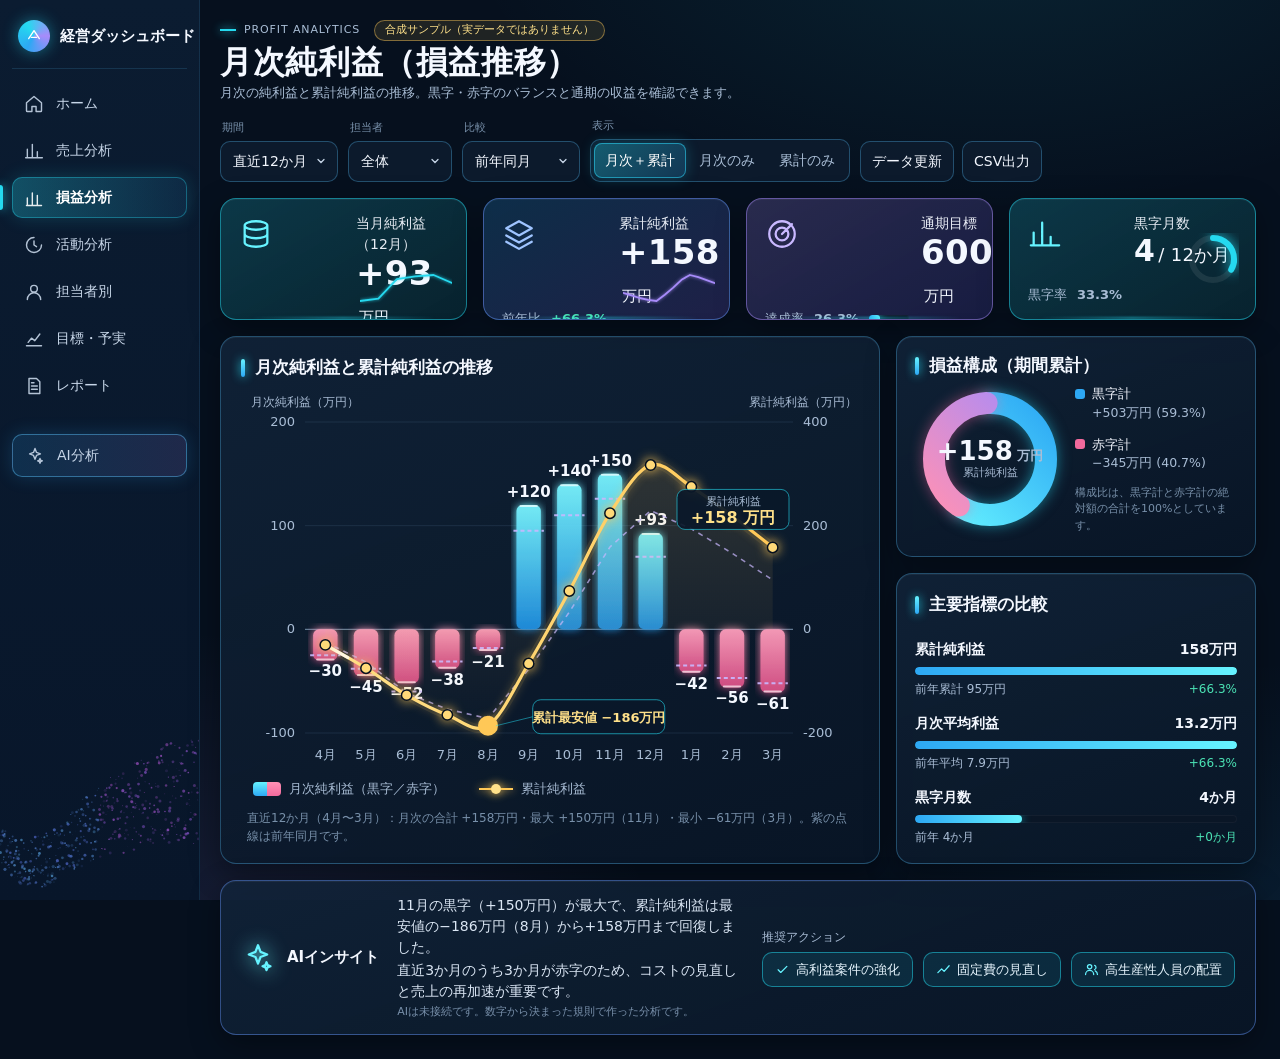
==== index.html @ 68cfb769 "月次純利益ダッシュボードの見本（合成サンプル）" ====
<!doctype html>
<html lang="ja">
<head>
<meta charset="utf-8">
<meta name="viewport" content="width=device-width,initial-scale=1">
<title>月次純利益（損益推移）｜経営ダッシュボード</title>
<style>
:root{
  --background:#06101e;--sidebar:#0a1a2e;--surface:#0e1d30;--surface-elevated:#12243a;
  --border:rgba(82,177,232,.35);--border-glow:rgba(45,212,245,.55);
  --text-primary:#f4f8ff;--text-secondary:#a9bdd5;--text-muted:#7890aa;
  --cyan:#25d9ef;--cyan-light:#66f3ff;--blue:#2da8f4;--emerald:#2dd4bf;
  --pink:#f26a9d;--pink-light:#ff91b5;--gold:#ffc857;--gold-light:#ffe18a;--violet:#a78bfa;
  --radius-card:16px;--radius-control:10px;
  color-scheme:dark;
}
*{box-sizing:border-box}
html,body{margin:0;height:100%}
body{background:var(--background);color:var(--text-primary);font-family:"Hiragino Sans","Hiragino Kaku Gothic ProN","Noto Sans JP","Yu Gothic",system-ui,sans-serif;font-size:14px;line-height:1.5;
  background-image:radial-gradient(900px 500px at 78% -10%,rgba(37,217,239,.10),transparent 60%),radial-gradient(800px 600px at 15% 110%,rgba(167,139,250,.12),transparent 60%),radial-gradient(700px 400px at 100% 100%,rgba(45,168,244,.08),transparent 60%);
  background-attachment:fixed}
a{color:inherit;text-decoration:none}
.skip{position:absolute;left:8px;top:-80px;z-index:60;background:#fff;color:#06101e;padding:8px 14px;border:2px solid var(--cyan);border-radius:10px;font-weight:700}.skip:focus{top:8px}
:focus-visible{outline:2px solid var(--cyan-light);outline-offset:2px}
.app{display:grid;grid-template-columns:200px 1fr;min-height:100vh}

/* サイドバー（業務画面の作法：今いる画面に印・名前の案内・スマホ幅は下の帯） */
.rail{position:sticky;top:0;height:100vh;background:linear-gradient(180deg,#0b1c31,#08162a);border-right:1px solid rgba(82,177,232,.14);padding:18px 12px;display:flex;flex-direction:column;gap:6px;overflow:hidden}
.brand{display:flex;align-items:center;gap:10px;padding:2px 6px 16px;margin-bottom:8px;border-bottom:1px solid rgba(82,177,232,.16);font-weight:700;font-size:15px;white-space:nowrap}
.logo{flex:0 0 32px;height:32px;border-radius:50%;background:conic-gradient(from 210deg,#2da8f4,#25d9ef,#a78bfa,#2da8f4);box-shadow:0 0 16px rgba(37,217,239,.45);display:grid;place-items:center}
.logo svg{width:16px;height:16px;stroke:#fff;fill:none;stroke-width:2;stroke-linecap:round;stroke-linejoin:round}
.rail a.nav{position:relative;display:flex;align-items:center;gap:12px;padding:10px 12px;border-radius:10px;color:#c7d6e8;font-size:14px;transition:background .2s,color .2s}
.rail a.nav svg{flex:0 0 20px;width:20px;height:20px;fill:none;stroke:currentColor;stroke-width:1.7;stroke-linecap:round;stroke-linejoin:round;opacity:.9}
.rail a.nav:hover{background:rgba(82,177,232,.08);color:#fff}
.rail a.nav[aria-current=page]{color:#fff;font-weight:700;background:linear-gradient(90deg,rgba(37,217,239,.28),rgba(45,168,244,.10));box-shadow:inset 0 0 0 1px rgba(37,217,239,.35),0 0 18px rgba(37,217,239,.18)}
.rail a.nav[aria-current=page]::before{content:"";position:absolute;left:-12px;top:8px;bottom:8px;width:3px;border-radius:0 3px 3px 0;background:var(--cyan);box-shadow:0 0 10px var(--cyan)}
.rail .sep{height:10px}
.rail a.ai{margin-top:6px;border:1px solid rgba(82,177,232,.5);background:linear-gradient(90deg,rgba(45,168,244,.16),rgba(167,139,250,.14));box-shadow:0 0 18px rgba(45,168,244,.2)}
.rail canvas{position:absolute;left:0;bottom:0;width:100%;height:170px;pointer-events:none;opacity:.9}

/* メイン */
main{padding:20px 24px 24px 20px;min-width:0;display:flex;flex-direction:column;gap:16px}
.head{display:flex;justify-content:space-between;align-items:flex-start;gap:16px;flex-wrap:wrap}
.eyebrow{font-size:11px;letter-spacing:.08em;color:var(--text-secondary);display:flex;align-items:center;gap:8px;margin:0}
.eyebrow::before{content:"";width:16px;height:2px;background:var(--cyan);box-shadow:0 0 8px var(--cyan)}
h1{margin:2px 0 2px;font-size:32px;letter-spacing:.02em;line-height:1.2}
.sub{margin:0;color:var(--text-secondary);font-size:13px}
.controls{display:flex;gap:10px;align-items:flex-end;flex-wrap:nowrap}
.ctl label{display:block;font-size:11px;color:var(--text-muted);margin:0 0 4px 2px}
.sel{appearance:none;background:rgba(14,29,48,.8) url("data:image/svg+xml,%3Csvg xmlns='http://www.w3.org/2000/svg' width='12' height='12' viewBox='0 0 24 24' fill='none' stroke='%23c7d6e8' stroke-width='2.5' stroke-linecap='round'%3E%3Cpath d='m6 9 6 6 6-6'/%3E%3C/svg%3E") no-repeat right 10px center;border:1px solid var(--border);color:var(--text-primary);border-radius:var(--radius-control);padding:9px 28px 9px 12px;font:inherit;min-width:118px;cursor:pointer}
.seg{display:flex;border:1px solid var(--border);border-radius:var(--radius-control);background:rgba(14,29,48,.8);padding:3px;gap:2px}
.seg button{font:inherit;color:var(--text-secondary);background:transparent;border:0;border-radius:8px;padding:7px 11px;white-space:nowrap;cursor:pointer;transition:all .2s}
.seg button[aria-pressed=true]{color:#fff;background:linear-gradient(135deg,rgba(37,217,239,.35),rgba(45,168,244,.2));box-shadow:inset 0 0 0 1px var(--border-glow),0 0 14px rgba(37,217,239,.25)}
.tools{display:flex;gap:8px}
.btn{font:inherit;color:var(--text-primary);background:rgba(14,29,48,.8);border:1px solid var(--border);border-radius:var(--radius-control);padding:9px 11px;cursor:pointer;white-space:nowrap;transition:all .2s}
.btn:hover{border-color:var(--border-glow);box-shadow:0 0 14px rgba(37,217,239,.2)}

.banner{display:inline-block;background:rgba(255,200,87,.1);border:1px solid rgba(255,200,87,.45);color:var(--gold-light);border-radius:99px;padding:1px 10px;font-size:11px;letter-spacing:0;margin-left:6px}

/* カード共通 */
.card{position:relative;border-radius:var(--radius-card);border:1px solid var(--border);background:linear-gradient(160deg,rgba(18,36,58,.85),rgba(9,22,38,.9));box-shadow:0 10px 30px rgba(0,0,0,.35),inset 0 1px 0 rgba(255,255,255,.05);transition:transform .22s,border-color .22s,box-shadow .22s;overflow:hidden}
.card:hover{transform:translateY(-2px);border-color:var(--border-glow);box-shadow:0 16px 38px rgba(0,0,0,.45),0 0 22px rgba(37,217,239,.12),inset 0 1px 0 rgba(255,255,255,.07)}
.kpis{display:grid;grid-template-columns:repeat(4,1fr);gap:16px}
.kpi{height:122px;padding:14px 18px;display:grid;grid-template-columns:auto 1fr;grid-template-rows:auto 1fr;column-gap:12px}
.kpi.t-cyan{background:linear-gradient(150deg,rgba(37,217,239,.20),rgba(10,50,60,.55));border-color:rgba(37,217,239,.5)}
.kpi.t-blue{background:linear-gradient(150deg,rgba(45,168,244,.20),rgba(120,90,220,.22));border-color:rgba(100,150,250,.5)}
.kpi.t-violet{background:linear-gradient(150deg,rgba(167,139,250,.22),rgba(40,40,100,.5));border-color:rgba(167,139,250,.5)}
.kpi::after{content:"";position:absolute;left:12%;right:12%;bottom:0;height:2px;background:linear-gradient(90deg,transparent,var(--cyan),transparent);opacity:.55;filter:blur(1px)}
.kpi .ic{width:34px;height:34px;color:var(--cyan-light);grid-row:1/3;align-self:start;margin-top:4px}
.kpi.t-blue .ic{color:#9fc4ff}.kpi.t-violet .ic{color:#c9b8ff}
.kpi .ic svg{width:100%;height:100%;fill:none;stroke:currentColor;stroke-width:1.6;stroke-linecap:round;stroke-linejoin:round}
.kpi .lab{font-size:14px;color:var(--text-primary);margin:0;opacity:.95}
.kpi .val{font-size:34px;font-weight:700;line-height:1.1;letter-spacing:.01em}
.kpi .val small{font-size:15px;font-weight:500;margin-left:3px}
.kpi .meta{font-size:13px;color:var(--text-secondary);display:flex;gap:10px;align-items:center;white-space:nowrap}
.up{color:#4be3b5}.down{color:var(--pink-light)}
.kpi .spark{position:absolute;right:14px;bottom:14px;width:92px;height:36px}
.kpi .bar{height:6px;border-radius:99px;background:rgba(7,18,32,.8);flex:1;min-width:40px;overflow:hidden;box-shadow:inset 0 0 0 1px rgba(255,255,255,.04)}
.kpi .bar i{display:block;height:100%;border-radius:99px;background:linear-gradient(90deg,var(--blue),var(--cyan-light));box-shadow:0 0 10px var(--cyan)}
.kpi .gauge{position:absolute;right:16px;top:50%;transform:translateY(-50%);width:52px;height:52px}
.kpi .row{display:flex;align-items:baseline;gap:6px;flex-wrap:wrap}

.grid{display:grid;grid-template-columns:minmax(0,1fr) 360px;gap:16px}
.chart{grid-row:1/3;padding:18px 20px 12px;display:flex;flex-direction:column;min-height:528px}
.ttl{margin:0 0 6px;font-size:17px;font-weight:700;display:flex;align-items:center;gap:10px}
.ttl::before{content:"";width:4px;height:18px;border-radius:2px;background:linear-gradient(var(--cyan-light),var(--blue));box-shadow:0 0 10px var(--cyan)}
.svgwrap{position:relative;flex:1;min-height:300px}
.svgwrap svg{position:absolute;inset:0;width:100%;height:100%;display:block}
.legend{display:flex;gap:22px;align-items:center;padding:6px 6px 2px;font-size:13px;color:var(--text-secondary);flex-wrap:wrap}
.legend button{font:inherit;color:inherit;background:none;border:0;cursor:pointer;display:flex;align-items:center;gap:8px;padding:4px 6px;border-radius:8px}
.legend button[aria-pressed=false]{opacity:.4;text-decoration:line-through}
.sw{display:inline-flex;gap:0}.sw i{width:14px;height:14px;display:block}
.sw i:first-child{background:linear-gradient(var(--cyan-light),var(--blue));border-radius:4px 0 0 4px}.sw i:last-child{background:linear-gradient(var(--pink-light),var(--pink));border-radius:0 4px 4px 0}
.dot{display:inline-flex;align-items:center;width:34px;height:14px;position:relative}.dot::before{content:"";height:2px;width:100%;background:var(--gold);box-shadow:0 0 8px var(--gold)}.dot::after{content:"";position:absolute;left:12px;width:10px;height:10px;border-radius:50%;background:var(--gold-light);box-shadow:0 0 10px var(--gold)}
.summary{font-size:12px;color:var(--text-muted);margin:4px 6px 6px}
.tip{position:absolute;pointer-events:none;background:rgba(10,24,42,.92);border:1px solid var(--border-glow);border-radius:10px;padding:8px 12px;box-shadow:0 10px 26px rgba(0,0,0,.5),0 0 18px rgba(37,217,239,.18);backdrop-filter:blur(8px);font-size:13px;opacity:0;transform:translateY(4px);transition:opacity .16s,transform .16s;z-index:5;white-space:nowrap}
.tip.on{opacity:1;transform:none}.tip b{display:block;font-size:12px;color:var(--text-secondary);font-weight:500}.tip strong{font-size:18px;color:var(--gold-light)}

.compose{padding:16px 18px}
.donutbox{display:grid;grid-template-columns:150px 1fr;gap:10px;align-items:center;margin-top:6px}
.donut{position:relative;width:150px;height:150px}.donut svg{width:100%;height:100%;overflow:visible}
.donut .c{position:absolute;inset:0;display:grid;place-content:center;text-align:center}
.donut .c strong{font-size:26px;line-height:1.1}.donut .c small{font-size:11px;color:var(--text-secondary)}
.dleg{font-size:13px;display:grid;gap:12px}
.dleg .k{display:flex;align-items:center;gap:7px;color:var(--text-primary)}
.dleg .k i{width:10px;height:10px;border-radius:3px}.dleg span{display:block;color:var(--text-secondary);font-size:12.5px;margin-left:17px}
.compare{padding:16px 18px;display:grid;gap:14px}
.cmp .r{display:flex;justify-content:space-between;align-items:baseline;font-weight:700}
.cmp .r span:last-child{font-size:14px}
.cmp .track{height:8px;border-radius:99px;background:#0a1626;margin:7px 0 5px;overflow:hidden;box-shadow:inset 0 0 0 1px rgba(255,255,255,.04)}
.cmp .track i{display:block;height:100%;border-radius:99px;background:linear-gradient(90deg,var(--blue),var(--cyan-light));box-shadow:0 0 10px rgba(37,217,239,.6);width:0;transition:width .9s ease-out}
.cmp .f{display:flex;justify-content:space-between;font-size:12px;color:var(--text-secondary)}

.insight{display:grid;grid-template-columns:auto 1fr auto;gap:18px;align-items:center;padding:14px 20px;border-color:rgba(100,150,250,.45)}
.insight .aih{display:flex;align-items:center;gap:12px;font-weight:700;font-size:15px;white-space:nowrap}
.insight .aih svg{width:34px;height:34px;filter:drop-shadow(0 0 10px #66f3ff)}
.insight .txt p{margin:0;font-size:14px;color:#dbe7f5}.insight .txt p+p{margin-top:2px}
.acts small{display:block;font-size:12px;color:var(--text-secondary);margin-bottom:6px}
.acts .row{display:flex;gap:10px;flex-wrap:wrap}
.chip{font:inherit;font-size:13px;color:#e8f6ff;background:rgba(37,217,239,.10);border:1px solid rgba(37,217,239,.5);border-radius:10px;padding:7px 12px;cursor:pointer;display:flex;gap:6px;align-items:center;transition:all .2s}
.chip:hover{background:rgba(37,217,239,.2);box-shadow:0 0 14px rgba(37,217,239,.3)}
.chip svg{width:15px;height:15px;fill:none;stroke:var(--cyan-light);stroke-width:2;stroke-linecap:round;stroke-linejoin:round}
.guide{background:rgba(242,106,157,.1);border:1px solid rgba(242,106,157,.5);border-left:4px solid var(--pink);border-radius:12px;padding:12px 16px}
.guide p{margin:4px 0}

/* 動き */
.bar-rect{transform-origin:center;animation:grow .85s ease-out both}
@keyframes grow{from{transform:scaleY(0)}to{transform:scaleY(1)}}
.line-draw{stroke-dasharray:var(--len);stroke-dashoffset:var(--len);animation:draw 1.3s ease-out .5s forwards}
@keyframes draw{to{stroke-dashoffset:0}}
.pt{opacity:0;animation:fade .4s ease-out forwards}
@keyframes fade{to{opacity:1}}
.pulse{animation:pulse 3s ease-in-out infinite}
@keyframes pulse{0%,100%{opacity:.35;r:10}50%{opacity:.8;r:15}}
.trail{animation:trail 6s linear infinite}
@keyframes trail{from{stroke-dashoffset:0}to{stroke-dashoffset:-1000}}
@media (prefers-reduced-motion:reduce){*{animation:none!important;transition:none!important}.line-draw{stroke-dashoffset:0!important}.pt{opacity:1!important}.cmp .track i{transition:none!important}}

/* タブレット */
@media (max-width:1500px){.controls{flex-wrap:wrap}.head{align-items:flex-start}}
@media (max-width:1200px){.app{grid-template-columns:72px 1fr}.rail .nm,.brand span.t{display:none}.rail a.nav{justify-content:center;padding:11px 0}.brand{justify-content:center;padding-inline:0}
 .rail a.nav .tipn{display:block}.kpis{grid-template-columns:repeat(2,1fr)}.grid{grid-template-columns:1fr}.chart{grid-row:auto}
 .insight{grid-template-columns:1fr}}
.tipn{display:none;position:absolute;left:64px;top:50%;transform:translateY(-50%);background:#0b1c31;border:1px solid var(--border-glow);padding:4px 10px;border-radius:8px;font-size:12px;white-space:nowrap;opacity:0;pointer-events:none;transition:opacity .15s;z-index:20}
.rail a.nav:hover .tipn,.rail a.nav:focus-visible .tipn{opacity:1}
/* スマホ：業務画面と同じく下の帯へ */
@media (max-width:760px){.app{grid-template-columns:1fr}
 .rail{position:fixed;z-index:30;left:0;right:0;bottom:0;top:auto;height:auto;flex-direction:row;overflow-x:auto;padding:6px 8px;border-right:0;border-top:1px solid var(--border);gap:2px}
 .rail .brand,.rail .sep,.rail canvas{display:none}
 .rail a.nav{flex:0 0 auto;flex-direction:column;gap:2px;padding:6px 12px;font-size:11px}.rail a.nav .nm{display:block}.rail a.nav[aria-current=page]::before{display:none}.tipn{display:none!important}
 main{padding:14px 14px 84px}h1{font-size:24px}.kpis{grid-template-columns:1fr 1fr}.kpi{height:auto;min-height:112px}.kpi .val{font-size:26px}.kpi .spark,.kpi .gauge{display:none}
 .kpi{display:flex;flex-direction:column;gap:4px;padding:12px 14px}.kpi .ic{width:22px;height:22px;margin:0;position:absolute;right:12px;top:12px}.kpi .lab{font-size:12px;padding-right:28px}.kpi .row{flex-wrap:nowrap}.kpi .val small{font-size:12px}.kpi .meta{font-size:12px;flex-wrap:wrap;white-space:normal}.eyebrow{flex-wrap:wrap}.banner{margin-left:0}.seg button{white-space:nowrap;font-size:13px}.tools{width:100%}.tools .btn{flex:1}
 .controls{width:100%}.sel{min-width:0;width:100%}.ctl{flex:1 1 140px}.seg{width:100%}.seg button{flex:1;padding:7px 6px}
 .donutbox{grid-template-columns:1fr;justify-items:center}.chart{min-height:420px}.svgwrap{min-height:280px}}
</style>
</head>
<body>
<a class="skip" href="#main">本文へ移る</a>
<div class="app">
<nav class="rail" aria-label="メニュー" id="rail"></nav>
<main id="main" tabindex="-1">
  <header class="head">
    <div>
      <p class="eyebrow">PROFIT ANALYTICS<span class="banner" id="banner" hidden>合成サンプル（実データではありません）</span></p>
      <h1>月次純利益（損益推移）</h1>
      <p class="sub">月次の純利益と累計純利益の推移。黒字・赤字のバランスと通期の収益を確認できます。</p>
    </div>
    <div class="controls">
      <div class="ctl"><label for="selRange">期間</label><select class="sel" id="selRange"><option value="12">直近12か月</option><option value="6">直近6か月</option><option value="3">直近3か月</option></select></div>
      <div class="ctl"><label for="selStaff">担当者</label><select class="sel" id="selStaff" style="min-width:104px"><option value="all">全体</option></select></div>
      <div class="ctl"><label for="selCmp">比較</label><select class="sel" id="selCmp"><option value="prev">前年同月</option><option value="none">比較しない</option></select></div>
      <div class="ctl"><span id="lblMode" style="display:block;font-size:11px;color:var(--text-muted);margin:0 0 4px 2px">表示</span>
        <div class="seg" role="group" aria-labelledby="lblMode" id="seg">
          <button type="button" data-mode="both" aria-pressed="true">月次＋累計</button><button type="button" data-mode="monthly" aria-pressed="false">月次のみ</button><button type="button" data-mode="cum" aria-pressed="false">累計のみ</button></div></div>
      <div class="tools"><button class="btn" id="btnRefresh" type="button">データ更新</button><button class="btn" id="btnCsv" type="button">CSV出力</button></div>
    </div>
  </header>
  <div id="errBox" hidden></div>
  <section class="kpis" id="kpis" aria-label="主要な数字"></section>
  <section class="grid">
    <article class="card chart" aria-labelledby="chTitle">
      <h2 class="ttl" id="chTitle">月次純利益と累計純利益の推移</h2>
      <div class="svgwrap" id="chartWrap"><div class="tip" id="tip" role="status"></div></div>
      <div class="legend" id="legend">
        <button type="button" data-ser="monthly" aria-pressed="true"><span class="sw"><i></i><i></i></span>月次純利益（黒字／赤字）</button>
        <button type="button" data-ser="cum" aria-pressed="true"><span class="dot"></span>累計純利益</button>
      </div>
      <p class="summary" id="summary"></p>
    </article>
    <article class="card compose" aria-labelledby="coTitle"><h2 class="ttl" id="coTitle">損益構成（期間累計）</h2><div class="donutbox" id="donut"></div></article>
    <article class="card compare" aria-labelledby="cmTitle"><h2 class="ttl" id="cmTitle">主要指標の比較</h2><div id="cmp" style="display:grid;gap:14px"></div></article>
  </section>
  <section class="card insight" aria-labelledby="aiTitle" id="insight"></section>
</main>
</div>
<script>
"use strict";
/* ---------- 共通の部品 ---------- */
const $=s=>document.querySelector(s);
const NS="http://www.w3.org/2000/svg";
const esc=s=>String(s).replace(/[&<>"']/g,c=>({"&":"&amp;","<":"&lt;",">":"&gt;",'"':"&quot;","'":"&#39;"}[c]));
const fmt=n=>(n>0?"+":n<0?"−":"")+Math.abs(Math.round(n*10)/10).toLocaleString("ja-JP");
const fmtPlain=n=>Math.round(n*10)/10;
const reduce=matchMedia("(prefers-reduced-motion: reduce)").matches;
const ICON={
 home:"M3 10.5 12 3l9 7.5V20a1 1 0 0 1-1 1h-5.5v-6h-5v6H4a1 1 0 0 1-1-1z",
 sales:"M4 20V10M10 20V4M16 20v-7M22 20H2",
 pl:"M4 20V12M10 20V6M16 20V9M3 21h18",
 act:"M12 3a9 9 0 1 0 9 9M12 7v5l3 2",
 person:"M12 12a4 4 0 1 0 0-8 4 4 0 0 0 0 8zM4 21a8 8 0 0 1 16 0",
 goal:"M3 20h18M5 16l4-5 4 3 6-8",
 report:"M6 3h9l4 4v14H6zM9 12h7M9 16h7M9 8h3",
 ai:"M12 3l1.8 4.7L18.5 9.5l-4.7 1.8L12 16l-1.8-4.7L5.5 9.5l4.7-1.8zM18 15l.8 2 2 .8-2 .8-.8 2-.8-2-2-.8 2-.8z"
};
const svgI=d=>`<svg viewBox="0 0 24 24" aria-hidden="true"><path d="${d}"/></svg>`;
const NAV=[["ホーム","home","ホーム"],["売上分析","sales","売上"],["損益分析","pl","損益"],["活動分析","act","活動"],["担当者別","person","担当"],["目標・予実","goal","予実"],["レポート","report","報告"]];
function buildRail(){
  let h=`<div class="brand"><span class="logo"><svg viewBox="0 0 24 24"><path d="M4 16 12 4l8 12M8 14h8"/></svg></span><span class="t">経営ダッシュボード</span></div>`;
  NAV.forEach((n,i)=>{ if(i===3)h+=""; h+=`<a class="nav" href="#" ${n[0]==="損益分析"?'aria-current="page"':""} aria-label="${n[0]}">${svgI(ICON[n[1]])}<span class="nm">${n[0]}</span><span class="tipn" aria-hidden="true">${n[0]}</span></a>`;});
  h+=`<div class="sep"></div><a class="nav ai" href="#" aria-label="AI分析">${svgI(ICON.ai)}<span class="nm">AI分析</span><span class="tipn" aria-hidden="true">AI分析</span></a><canvas id="dots" aria-hidden="true"></canvas>`;
  $("#rail").innerHTML=h;
}
/* 左下の粒子状の波形（装飾。操作の邪魔をしない） */
function drawDots(){
  const c=$("#dots"); if(!c||getComputedStyle(c).display==="none")return;
  const r=c.getBoundingClientRect(),dpr=devicePixelRatio||1; c.width=r.width*dpr;c.height=r.height*dpr;
  const x=c.getContext("2d");x.scale(dpr,dpr);
  for(let i=0;i<520;i++){
    const t=i/520, px=t*r.width, wave=Math.sin(t*5.2+0.4)*28+Math.sin(t*11)*6, spread=(Math.random()-.5)*(40+t*70);
    const py=r.height*0.62+wave*(1-t*.3)+spread-t*26;
    const a=Math.random()*.55+.1, hue=t<.5?205:265;
    x.fillStyle=`hsla(${hue+Math.random()*25},90%,68%,${a})`;
    x.beginPath();x.arc(px,py,Math.random()*1.3+.3,0,6.3);x.fill();
  }
}

/* ---------- データ ---------- */
let DATA=null, state={staff:"all",range:12,cmp:"prev",mode:"both",ser:{monthly:true,cum:true}};
async function load(){
  try{
    const res=await fetch("data.sample.json?"+Date.now(),{cache:"no-store"});
    if(!res.ok)throw new Error("http "+res.status);
    const d=await res.json();
    if(!Array.isArray(d.months)||!Array.isArray(d.current)||d.months.length!==d.current.length||d.current.some(v=>typeof v!=="number"||!isFinite(v)))throw new Error("形");
    DATA=d; $("#errBox").hidden=true;
    const ss=$("#selStaff");ss.innerHTML='<option value="all">全体</option>'+(d.staff||[]).map(x=>`<option value="${esc(x.name)}">${esc(x.name)}</option>`).join("");
    if(!(d.staff||[]).some(x=>x.name===state.staff))state.staff="all";ss.value=state.staff;
    return true;
  }catch(e){
    $("#errBox").hidden=false;
    $("#errBox").innerHTML=`<div class="guide"><p><b>何が起きたか：</b>数字のデータを読み込めませんでした。</p><p><b>次にすること：</b></p><ol><li>「データ更新」を押してもう一度読み込んでください。</li><li>直らないときは、データの置き場（data.sample.json）が同じフォルダにあるかを確かめてください。</li></ol></div>`;
    return false;
  }
}
function view(){
  const n=DATA.months.length, k=Math.min(state.range,n), s=n-k;
  const st=(DATA.staff||[]).find(x=>x.name===state.staff)||DATA;
  const cur=st.current.slice(s), prev=(st.previous||[]).slice(s), months=DATA.months.slice(s);
  const cum=[];cur.reduce((a,v,i)=>(cum[i]=a+v),0);
  const pcum=[];prev.reduce((a,v,i)=>(pcum[i]=a+v),0);
  return {cur,prev,months,cum,pcum,k,s};
}

/* ---------- 数字の動き ---------- */
function countTo(el,to,dur=600,sign=true){
  if(reduce){el.textContent=sign?fmt(to):Math.round(to).toLocaleString("ja-JP");return;}
  const from=+el.dataset.v||0,t0=performance.now();el.dataset.v=to;
  const done=()=>{el.textContent=sign?fmt(to):Math.round(to).toLocaleString("ja-JP");};setTimeout(done,dur+80); // 描画が止まっていても最終値は必ず実データと一致させる
  (function f(t){const p=Math.min(1,(t-t0)/dur),e=1-Math.pow(1-p,3),v=from+(to-from)*e;el.textContent=sign?fmt(v):Math.round(v).toLocaleString("ja-JP");if(p<1)requestAnimationFrame(f);})(t0);
}
function spark(vals,color,id){
  const w=92,h=36,mn=Math.min(...vals),mx=Math.max(...vals),r=mx-mn||1;
  const pts=vals.map((v,i)=>[i/(vals.length-1)*w,h-4-(v-mn)/r*(h-10)]);
  const d=pts.map((p,i)=>(i?"L":"M")+p[0].toFixed(1)+" "+p[1].toFixed(1)).join("");
  return `<svg class="spark" viewBox="0 0 ${w} ${h}" aria-hidden="true"><defs><filter id="g${id}"><feGaussianBlur stdDeviation="1.6"/></filter></defs><path d="${d}" fill="none" stroke="${color}" stroke-width="3" opacity=".5" filter="url(#g${id})"/><path d="${d}" fill="none" stroke="${color}" stroke-width="1.8" stroke-linecap="round" stroke-linejoin="round"/></svg>`;
}

/* ---------- KPI ---------- */
function renderKpis(v){
  const i=Math.min(Math.max(DATA.currentMonthIndex-v.s,0),v.cur.length-1);
  const mNow=v.cur[i], mPrev=i>0?v.cur[i-1]:null;
  const cumNow=v.cum[v.cum.length-1], cumPrev=(state.cmp==="prev"&&v.pcum.length)?v.pcum[v.pcum.length-1]:null;
  const ach=DATA.annualTarget?cumNow/DATA.annualTarget*100:null;
  const pos=v.cur.filter(x=>x>0).length;
  const mom=mPrev?((mNow-mPrev)/Math.abs(mPrev)*100):null;
  const yoy=cumPrev?((cumNow-cumPrev)/Math.abs(cumPrev)*100):null;
  const pct=x=>x==null?"—":`${x>=0?"+":"−"}${Math.abs(x).toFixed(1)}%`;
  const cls=x=>x==null?"":x>=0?"up":"down";
  const rate=pos/v.cur.length*100, C=2*Math.PI*21;
  $("#kpis").innerHTML=`
  <article class="card kpi t-cyan"><span class="ic">${svgI("M4 6c0-1.7 3.6-3 8-3s8 1.3 8 3-3.6 3-8 3-8-1.3-8-3zM4 6v6c0 1.7 3.6 3 8 3s8-1.3 8-3V6M4 12v6c0 1.7 3.6 3 8 3s8-1.3 8-3v-6")}</span><p class="lab">当月純利益（${esc(v.months[i])}）</p>
    <div class="row"><span class="val"><span data-count="${mNow}">0</span><small>万円</small></span></div>
    <div class="meta">前月比 <b class="${cls(mom)}">${pct(mom)}</b></div>${spark(v.cur.slice(Math.max(0,i-5),i+1),"#25d9ef","1")}</article>
  <article class="card kpi t-blue"><span class="ic">${svgI("M12 3 3 8l9 5 9-5zM3 13l9 5 9-5M3 17.5l9 5 9-5")}</span><p class="lab">累計純利益</p>
    <div class="row"><span class="val"><span data-count="${cumNow}">0</span><small>万円</small></span></div>
    <div class="meta">${cumPrev==null?(state.cmp==="prev"?"前年データなし":"比較しない"):`前年比 <b class="${cls(yoy)}">${pct(yoy)}</b>`}</div>${spark(v.cum,"#a78bfa","2")}</article>
  <article class="card kpi t-violet"><span class="ic">${svgI("M12 21a9 9 0 1 0 0-18 9 9 0 0 0 0 18zM12 16.5a4.5 4.5 0 1 0 0-9 4.5 4.5 0 0 0 0 9zM12 12l7-7")}</span><p class="lab">通期目標</p>
    <div class="row"><span class="val"><span data-count="${DATA.annualTarget}" data-plain="1">0</span><small>万円</small></span></div>
    <div class="meta">達成率 <b>${ach==null?"—":ach.toFixed(1)+"%"}</b><span class="bar" role="progressbar" aria-valuemin="0" aria-valuemax="100" aria-valuenow="${Math.max(0,Math.min(100,ach||0)).toFixed(0)}"><i style="width:${Math.max(0,Math.min(100,ach||0))}%"></i></span></div></article>
  <article class="card kpi t-cyan"><span class="ic">${svgI("M4 20V11M10 20V4M16 20v-6M22 20H2")}</span><p class="lab">黒字月数</p>
    <div class="row"><span class="val" style="font-size:30px"><span data-count="${pos}" data-plain="1">0</span><small style="font-size:18px;color:var(--text-primary)">/ ${v.cur.length}か月</small></span></div>
    <div class="meta">黒字率 <b>${rate.toFixed(1)}%</b></div>
    <svg class="gauge" viewBox="0 0 52 52" aria-hidden="true"><circle cx="26" cy="26" r="21" fill="none" stroke="rgba(255,255,255,.08)" stroke-width="6"/><circle cx="26" cy="26" r="21" fill="none" stroke="#25d9ef" stroke-width="6" stroke-linecap="round" stroke-dasharray="${(C*rate/100).toFixed(1)} ${C.toFixed(1)}" transform="rotate(-90 26 26)" style="filter:drop-shadow(0 0 6px #25d9ef)"/></svg></article>`;
  document.querySelectorAll("[data-count]").forEach(e=>{e.dataset.v=0;countTo(e,+e.dataset.count,650,!e.dataset.plain);});
}

/* ---------- メイン複合グラフ ---------- */
function el(n,a={},p){const e=document.createElementNS(NS,n);for(const k in a)e.setAttribute(k,a[k]);if(p)p.appendChild(e);return e;}
function niceRange(mn,mx,ticks){ // きりのよい目盛り（0を必ず含む）
  mn=Math.min(mn,0);mx=Math.max(mx,0);const raw=(mx-mn)/ticks||1,m=Math.pow(10,Math.floor(Math.log10(raw)));
  const st=[1,2,2.5,5,10].map(x=>x*m).find(x=>x>=raw);
  return {lo:Math.floor(mn/st)*st,hi:Math.ceil(mx/st)*st,st};
}
function renderChart(v){
  const wrap=$("#chartWrap"); wrap.querySelectorAll("svg").forEach(s=>s.remove());
  const bb=wrap.getBoundingClientRect(),W=Math.max(300,Math.round(bb.width)||1000),H=Math.max(240,Math.round(bb.height)||430),sm=W<600,L=sm?40:64,R=sm?42:66,T=36,B=36,pw=W-L-R,ph=H-T-B,FS=sm?10.5:15,TS=sm?10:13;
  const svg=el("svg",{viewBox:`0 0 ${W} ${H}`,role:"img","aria-label":"月次純利益の棒と累計純利益の線のグラフ。数字は下の要約にも文字で出しています。"});
  wrap.insertBefore(svg,wrap.firstChild);
  const showM=state.mode!=="cum"&&state.ser.monthly, showC=state.mode!=="monthly"&&state.ser.cum;
  const mScale=niceRange(Math.min(...v.cur,...(state.cmp==="prev"&&v.prev.length?v.prev:[0])),Math.max(...v.cur,...(state.cmp==="prev"&&v.prev.length?v.prev:[0])),4);
  // 左右の軸の「0」の高さをそろえる（正負の境界を1本にする）
  const cs=niceRange(Math.min(...v.cum,...(state.cmp==="prev"?v.pcum:[0])),Math.max(...v.cum,...(state.cmp==="prev"?v.pcum:[0])),4);
  const zr=Math.max(-mScale.lo/(mScale.hi-mScale.lo||1),-cs.lo/(cs.hi-cs.lo||1)); // 下側の割合
  const lo1=-zr*(Math.max(mScale.hi/(1-zr||1),0)),hi1=mScale.hi; // 左軸
  const needM=Math.max(mScale.hi/(1-zr),-mScale.lo/(zr||1)); const mLo=-needM*zr, mHi=needM*(1-zr);
  const needC=Math.max(cs.hi/(1-zr),-cs.lo/(zr||1)); const cLo=-needC*zr, cHi=needC*(1-zr);
  const yM=a=>T+ph*(1-(a-mLo)/(mHi-mLo)), yC=a=>T+ph*(1-(a-cLo)/(cHi-cLo));
  const defs=el("defs",{},svg);
  const lg=(id,c1,c2,vert=true)=>{const g=el("linearGradient",{id,x1:0,y1:0,x2:vert?0:1,y2:vert?1:0},defs);el("stop",{offset:"0%","stop-color":c1},g);el("stop",{offset:"100%","stop-color":c2},g);};
  lg("gPos","#7af6ff","#1f8fe0");lg("gNeg","#ff9fbd","#d94f86");lg("gLine","#ffe18a","#ffc857",false);
  const ga=el("linearGradient",{id:"gArea",x1:0,y1:0,x2:0,y2:1},defs);el("stop",{offset:"0%","stop-color":"#ffc857","stop-opacity":.14},ga);el("stop",{offset:"100%","stop-color":"#ffc857","stop-opacity":0},ga);
  const f=el("filter",{id:"glow",x:"-20%",y:"-20%",width:"140%",height:"140%"},defs);el("feGaussianBlur",{stdDeviation:4,result:"b"},f);const fm=el("feMerge",{},f);el("feMergeNode",{in:"b"},fm);el("feMergeNode",{in:"SourceGraphic"},fm);
  // 目盛り
  const lt=(a)=>a;
  const stM=niceRange(mLo,mHi,4).st, stC=niceRange(cLo,cHi,4).st;
  for(let a=Math.ceil(mLo/stM)*stM;a<=mHi+1e-9;a+=stM){const y=yM(a);el("line",{x1:L,x2:L+pw,y1:y,y2:y,stroke:a===0?"rgba(170,200,230,.55)":"rgba(120,160,200,.14)","stroke-width":a===0?1.4:1},svg);const t=el("text",{x:L-10,y:y+4,"text-anchor":"end",fill:"#a9bdd5","font-size":TS},svg);t.textContent=fmtPlain(a);}
  for(let a=Math.ceil(cLo/stC)*stC;a<=cHi+1e-9;a+=stC){const t=el("text",{x:L+pw+10,y:yC(a)+4,fill:"#a9bdd5","font-size":TS},svg);t.textContent=fmtPlain(a);}
  const t1=el("text",{x:sm?2:L-54,y:T-16,fill:"#a9bdd5","font-size":sm?10:12},svg);t1.textContent="月次純利益（万円）";
  const t2=el("text",{x:W-2,y:T-16,fill:"#a9bdd5","font-size":sm?10:12,"text-anchor":"end"},svg);t2.textContent="累計純利益（万円）";
  const n=v.cur.length, slot=pw/n, bw=Math.min(52,slot*(sm?.7:.6)), cx=i=>L+slot*i+slot/2;
  v.months.forEach((m,i)=>{const t=el("text",{x:cx(i),y:H-10,"text-anchor":"middle",fill:"#a9bdd5","font-size":TS},svg);t.textContent=m;});
  // 棒
  const hit=[];
  if(showM){
    v.cur.forEach((val,i)=>{
      const pos=val>=0,y0=yM(0),y1=yM(val),top=Math.min(y0,y1),hgt=Math.max(2,Math.abs(y1-y0));
      const g=el("g",{},svg);
      const rect=el("rect",{class:reduce?"":"bar-rect",x:cx(i)-bw/2,y:top,width:bw,height:hgt,rx:6,fill:pos?"url(#gPos)":"url(#gNeg)",filter:"url(#glow)",opacity:.95},g);
      if(!reduce){rect.style.transformBox="fill-box";rect.style.transformOrigin=pos?"bottom":"top";rect.style.animationDelay=(i*45)+"ms";}
      el("rect",{x:cx(i)-bw/2+3,y:pos?top:top+hgt-2,width:bw-6,height:2,rx:1,fill:"rgba(255,255,255,.65)"},g);
      const tx=el("text",{x:cx(i),y:pos?top-8:top+hgt+16,"text-anchor":"middle",fill:"#f4f8ff","font-size":FS,"font-weight":700,class:reduce?"":"pt",style:reduce?"":`animation-delay:${i*45+500}ms`},g);tx.textContent=fmt(val);
      if(state.cmp==="prev"&&v.prev.length){const py=yM(v.prev[i]);el("line",{x1:cx(i)-bw/2-3,x2:cx(i)+bw/2+3,y1:py,y2:py,stroke:"#c9b8ff","stroke-width":2,"stroke-dasharray":"4 3",opacity:.9},g);}
    });
  }
  // 累計の線
  let pts=[];
  if(showC){
    pts=v.cum.map((a,i)=>[cx(i),yC(a)]);
    const d=pts.map((p,i)=>(i?"L":"M")+p[0].toFixed(1)+" "+p[1].toFixed(1)).join("");
    // なめらかな曲線
    let dc="M"+pts[0][0]+" "+pts[0][1];for(let i=0;i<pts.length-1;i++){const p0=pts[i-1]||pts[i],p1=pts[i],p2=pts[i+1],p3=pts[i+2]||p2;const c1=[p1[0]+(p2[0]-p0[0])/6,p1[1]+(p2[1]-p0[1])/6],c2=[p2[0]-(p3[0]-p1[0])/6,p2[1]-(p3[1]-p1[1])/6];dc+=`C${c1[0].toFixed(1)} ${c1[1].toFixed(1)} ${c2[0].toFixed(1)} ${c2[1].toFixed(1)} ${p2[0].toFixed(1)} ${p2[1].toFixed(1)}`;}
    el("path",{d:dc+`L${pts[pts.length-1][0]} ${yC(0)}L${pts[0][0]} ${yC(0)}Z`,fill:"url(#gArea)"},svg);
    if(state.cmp==="prev"&&v.pcum.length){const pd=v.pcum.map((a,i)=>(i?"L":"M")+cx(i).toFixed(1)+" "+yC(a).toFixed(1)).join("");el("path",{d:pd,fill:"none",stroke:"#c9b8ff","stroke-width":1.6,"stroke-dasharray":"5 5",opacity:.7},svg);}
    el("path",{d:dc,fill:"none",stroke:"#ffc857","stroke-width":9,opacity:.18,filter:"url(#glow)","stroke-linecap":"round"},svg);
    const main=el("path",{d:dc,fill:"none",stroke:"url(#gLine)","stroke-width":3.2,"stroke-linecap":"round",class:reduce?"":"line-draw"},svg);
    const len=Math.ceil(main.getTotalLength());main.style.setProperty("--len",len);
    if(!reduce)el("path",{d:dc,fill:"none",stroke:"#fff","stroke-width":3,"stroke-linecap":"round","stroke-dasharray":"26 974",opacity:.75,class:"trail",style:"mix-blend-mode:screen"},svg);
    pts.forEach((p,i)=>el("circle",{cx:p[0],cy:p[1],r:sm?3.6:5.2,fill:"#ffd978",stroke:"#06101e","stroke-width":1.5,class:reduce?"":"pt",style:reduce?"":`animation-delay:${400+i*100}ms;filter:drop-shadow(0 0 6px #ffc857)`},svg));
    const mi=v.cum.indexOf(Math.min(...v.cum));
    if(!reduce)el("circle",{cx:pts[mi][0],cy:pts[mi][1],r:10,fill:"#ffc857",class:"pulse"},svg);
    // 累計最安値の吹き出し
    const lab=`累計最安値 ${fmt(v.cum[mi])}万円`;
    // 棒の数字と重ならないよう、最安値の点の右側（正の月の下の空き）に置く
    const bx=Math.min(pts[mi][0]+slot*1.1+66,L+pw-70);
    const g=el("g",{},svg);el("rect",{x:bx-66,y:pts[mi][1]-26,width:132,height:34,rx:8,fill:"rgba(10,24,42,.92)",stroke:"rgba(37,217,239,.6)"},g);
    el("path",{d:`M${bx-66} ${pts[mi][1]-9}L${pts[mi][0]+8} ${pts[mi][1]}`,stroke:"rgba(37,217,239,.5)","stroke-width":1,fill:"none"},g);
    const tt=el("text",{x:bx,y:pts[mi][1]-4,"text-anchor":"middle",fill:"#ffe18a","font-size":13,"font-weight":700},g);tt.textContent=lab;
    const ei=pts.length-1;const g2=el("g",{},svg);const ex=Math.min(pts[ei][0],L+pw-60);
    el("rect",{x:ex-56,y:pts[ei][1]-58,width:112,height:40,rx:8,fill:"rgba(10,24,42,.92)",stroke:"rgba(37,217,239,.6)"},g2);
    const e1=el("text",{x:ex,y:pts[ei][1]-42,"text-anchor":"middle",fill:"#a9bdd5","font-size":11},g2);e1.textContent="累計純利益";
    const e2=el("text",{x:ex,y:pts[ei][1]-24,"text-anchor":"middle",fill:"#ffe18a","font-size":16,"font-weight":700},g2);e2.textContent=fmt(v.cum[ei])+" 万円";
  }
  // ホバーとキーボード
  const hov=el("g",{},svg);
  v.months.forEach((m,i)=>{
    const r=el("rect",{x:L+slot*i,y:T,width:slot,height:ph,fill:"transparent",tabindex:0,"aria-label":`${m}：月次 ${fmt(v.cur[i])}万円、累計 ${fmt(v.cum[i])}万円`,style:"cursor:pointer;outline:none"},hov);
    const show=()=>{const bg=wrap.getBoundingClientRect(),sx=bg.width/W,sy=bg.height/H;
      const t=$("#tip");t.innerHTML=`<b>${esc(m)}</b>月次 <strong>${fmt(v.cur[i])}</strong> 万円<br>累計 <strong>${fmt(v.cum[i])}</strong> 万円${state.cmp==="prev"&&v.prev.length?`<br><span style="color:#c9b8ff">前年同月 ${fmt(v.prev[i])} 万円</span>`:""}`;
      t.classList.add("on");const tw=t.offsetWidth,th=t.offsetHeight;let x=cx(i)*sx+14,y=(showC?yC(v.cum[i]):yM(v.cur[i]))*sy-th-10;
      if(x+tw>bg.width)x=cx(i)*sx-tw-14;if(x<0)x=4;if(y<0)y=4;t.style.left=x+"px";t.style.top=y+"px";
      hov.querySelectorAll(".hl").forEach(h=>h.remove());el("rect",{class:"hl",x:L+slot*i,y:T,width:slot,height:ph,fill:"rgba(37,217,239,.07)","pointer-events":"none"},hov);};
    const hide=()=>{$("#tip").classList.remove("on");hov.querySelectorAll(".hl").forEach(h=>h.remove());};
    r.addEventListener("mouseenter",show);r.addEventListener("mousemove",show);r.addEventListener("mouseleave",hide);r.addEventListener("focus",show);r.addEventListener("blur",hide);
    r.addEventListener("click",()=>{state.focus=i;renderKpisFocus(i);});
  });
  // 要約を文字でも
  const tot=v.cur.reduce((a,b)=>a+b,0),best=v.cur.indexOf(Math.max(...v.cur)),worst=v.cur.indexOf(Math.min(...v.cur));
  $("#summary").textContent=`直近${v.k}か月（${v.months[0]}〜${v.months[v.k-1]}）：月次の合計 ${fmt(tot)}万円・最大 ${fmt(v.cur[best])}万円（${v.months[best]}）・最小 ${fmt(v.cur[worst])}万円（${v.months[worst]}）。${state.cmp==="prev"&&v.prev.length?"紫の点線は前年同月です。":""}`;
}
function renderKpisFocus(i){ // データ点を押したときのドリルダウン：その月を当月として再表示
  DATA.currentMonthIndex=i+view().s;update();
}

/* ---------- ドーナツ ---------- */
function renderDonut(v){
  const pos=v.cur.filter(x=>x>0).reduce((a,b)=>a+b,0),neg=v.cur.filter(x=>x<0).reduce((a,b)=>a+b,0),abs=pos+Math.abs(neg),cum=pos+neg;
  const pp=abs?pos/abs*100:0,np=100-pp,r=56,C=2*Math.PI*r,gap=4;
  const seg=(len,off,col,id)=>`<circle cx="75" cy="75" r="${r}" fill="none" stroke="url(#${id})" stroke-width="22" stroke-linecap="round" stroke-dasharray="${Math.max(0,len-gap).toFixed(1)} ${C.toFixed(1)}" stroke-dashoffset="${(-off).toFixed(1)}" transform="rotate(-90 75 75)"/>`;
  const l1=C*pp/100,l2=C*np/100;
  $("#donut").innerHTML=`<div class="donut"><svg viewBox="0 0 150 150" role="img" aria-label="黒字計 ${pp.toFixed(1)}%、赤字計 ${np.toFixed(1)}%（絶対額での構成比）"><defs>
  <linearGradient id="dA" x1="0" y1="0" x2="1" y2="1"><stop offset="0" stop-color="#66f3ff"/><stop offset="1" stop-color="#2da8f4"/></linearGradient>
  <linearGradient id="dB" x1="0" y1="0" x2="1" y2="1"><stop offset="0" stop-color="#ff91b5"/><stop offset="1" stop-color="#a78bfa"/></linearGradient></defs>
  <circle cx="75" cy="75" r="${r}" fill="none" stroke="rgba(255,255,255,.05)" stroke-width="22"/>
  <g style="filter:drop-shadow(0 0 7px rgba(37,217,239,.5))">${seg(l1,0,"","dA")}</g><g style="filter:drop-shadow(0 0 7px rgba(242,106,157,.45))">${seg(l2,l1,"","dB")}</g></svg>
  <div class="c"><strong>${fmt(cum)}<small style="font-size:13px"> 万円</small></strong><small>累計純利益</small></div></div>
  <div class="dleg"><div><div class="k"><i style="background:var(--blue)"></i>黒字計</div><span>${fmt(pos)}万円 (${pp.toFixed(1)}%)</span></div>
  <div><div class="k"><i style="background:var(--pink)"></i>赤字計</div><span>${fmt(neg)}万円 (${np.toFixed(1)}%)</span></div>
  <span style="margin:0;font-size:11px;color:var(--text-muted)">構成比は、黒字計と赤字計の絶対額の合計を100%としています。</span></div>`;
}

/* ---------- 主要指標の比較 ---------- */
function renderCmp(v){
  const cum=v.cum[v.cum.length-1],avg=v.cur.reduce((a,b)=>a+b,0)/v.cur.length,pos=v.cur.filter(x=>x>0).length;
  const has=state.cmp==="prev"&&v.prev.length>0,pcum=has?v.pcum[v.pcum.length-1]:null,pavg=has?v.prev.reduce((a,b)=>a+b,0)/v.prev.length:null,ppos=has?v.prev.filter(x=>x>0).length:null;
  const row=(name,val,unit,pv,fmtv,diffTxt,ratio)=>`<div class="cmp"><div class="r"><span>${name}</span><span>${fmtv(val)}${unit}</span></div><div class="track" role="progressbar" aria-label="${name}" aria-valuemin="0" aria-valuemax="100" aria-valuenow="${Math.round(ratio)}"><i data-w="${Math.max(2,Math.min(100,ratio))}"></i></div>${pv==null?`<div class="f"><span>${state.cmp==="prev"?"前年データなし":"比較しない"}</span><span></span></div>`:`<div class="f"><span>前年${name.includes("累計")?"累計":name.includes("平均")?"平均":""} ${fmtv(pv)}${unit}</span><span class="${diffTxt.cls}">${diffTxt.t}</span></div>`}</div>`;
  const dp=(a,b)=>b==null||b===0?{t:"—",cls:""}:{t:`${a>=b?"+":"−"}${Math.abs((a-b)/Math.abs(b)*100).toFixed(1)}%`,cls:a>=b?"up":"down"};
  const f1=n=>fmtPlain(n).toLocaleString("ja-JP");
  const mx1=Math.max(Math.abs(cum),Math.abs(pcum||0),1),mx2=Math.max(Math.abs(avg),Math.abs(pavg||0),1);
  $("#cmp").innerHTML=row("累計純利益",cum,"万円",pcum,f1,dp(cum,pcum),Math.max(0,cum)/mx1*100)+row("月次平均利益",avg,"万円",pavg,f1,dp(avg,pavg),Math.max(0,avg)/mx2*100)
   +row("黒字月数",pos,"か月",ppos,n=>String(n),has?{t:`${pos-ppos>=0?"+":"−"}${Math.abs(pos-ppos)}か月`,cls:pos>=ppos?"up":"down"}:{t:"",cls:""},pos/v.cur.length*100);
  requestAnimationFrame(()=>document.querySelectorAll("#cmp .track i").forEach(i=>i.style.width=i.dataset.w+"%"));
}

/* ---------- AIインサイト（ルールベース。AI未接続） ---------- */
function renderInsight(v){
  const cum=v.cum[v.cum.length-1],mi=v.cum.indexOf(Math.min(...v.cum)),best=v.cur.indexOf(Math.max(...v.cur));
  const last3=v.cur.slice(-3),neg3=last3.filter(x=>x<0).length;
  const l1=`${v.months[best]}の黒字（${fmt(v.cur[best])}万円）が最大で、累計純利益は最安値の${fmt(v.cum[mi])}万円（${v.months[mi]}）から${fmt(cum)}万円まで${cum>v.cum[mi]?"回復":"推移"}しました。`;
  const l2=neg3>=2?`直近3か月のうち${neg3}か月が赤字のため、コストの見直しと売上の再加速が重要です。`:neg3===1?"直近3か月で赤字が1か月あります。要因の確認をおすすめします。":"直近3か月は黒字を維持しています。";
  const acts=[["高利益案件の強化","M5 12.5l4.2 4.2L19 7"],["固定費の見直し","M3 17l6-6 4 4 8-9"],["高生産性人員の配置","M9 11a3.5 3.5 0 1 0 0-7 3.5 3.5 0 0 0 0 7zM2.5 20a6.5 6.5 0 0 1 13 0M17 5.5a3.5 3.5 0 0 1 0 6.5M21.5 20a6.5 6.5 0 0 0-3.5-5.8"]];
  $("#insight").innerHTML=`<div class="aih"><svg viewBox="0 0 24 24" fill="none" stroke="#66f3ff" stroke-width="1.6" stroke-linejoin="round"><path d="${ICON.ai}" fill="rgba(102,243,255,.2)"/></svg><span id="aiTitle">AIインサイト</span></div>
  <div class="txt"><p>${esc(l1)}</p><p>${esc(l2)}</p><p style="font-size:11px;color:var(--text-muted)">AIは未接続です。数字から決まった規則で作った分析です。</p></div>
  <div class="acts"><small>推奨アクション</small><div class="row">${acts.map(a=>`<button class="chip" type="button" data-act="${a[0]}"><svg viewBox="0 0 24 24"><path d="${a[1]}"/></svg>${a[0]}</button>`).join("")}</div></div>`;
  document.querySelectorAll(".chip").forEach(b=>b.addEventListener("click",()=>{
    // 実行できる動き：関連する月を見やすくする（グラフの該当月を強調）
    const k=b.dataset.act; state.mode=k==="固定費の見直し"?"monthly":"both";syncSeg();update();
    $("#summary").textContent=`「${k}」を押しました。この画面では、関連する見方（${k==="固定費の見直し"?"月次のみ":"月次＋累計"}）に切り替えて表示しています。実際の取り組みの登録は、この画面にはまだありません。`;
  }));
}

/* ---------- 操作 ---------- */
function syncSeg(){document.querySelectorAll("#seg button").forEach(b=>b.setAttribute("aria-pressed",String(b.dataset.mode===state.mode)));}
function update(){
  if(!DATA)return;const v=view();
  $("#banner").hidden=!DATA.isSample;
  renderKpis(v);renderChart(v);renderDonut(v);renderCmp(v);renderInsight(v);
  document.querySelectorAll("#legend button").forEach(b=>b.setAttribute("aria-pressed",String(state.ser[b.dataset.ser])));
}
$("#selStaff").addEventListener("change",e=>{state.staff=e.target.value;update();});
$("#selRange").addEventListener("change",e=>{state.range=+e.target.value;update();});
$("#selCmp").addEventListener("change",e=>{state.cmp=e.target.value;update();});
$("#seg").addEventListener("click",e=>{const b=e.target.closest("button");if(!b)return;state.mode=b.dataset.mode;syncSeg();update();});
$("#legend").addEventListener("click",e=>{const b=e.target.closest("button");if(!b)return;state.ser[b.dataset.ser]=!state.ser[b.dataset.ser];if(!state.ser.monthly&&!state.ser.cum){state.ser[b.dataset.ser]=true;}update();});
$("#btnRefresh").addEventListener("click",async()=>{if(await load())update();});
$("#btnCsv").addEventListener("click",()=>{
  if(!DATA)return;const v=view();
  const rows=[["対象："+(state.staff==="all"?"全体":state.staff)],["月","月次純利益(万円)","累計純利益(万円)","前年同月(万円)"]].concat(v.months.map((m,i)=>[m,v.cur[i],v.cum[i],v.prev[i]??""]));
  const csv="﻿"+rows.map(r=>r.join(",")).join("\r\n");
  const a=document.createElement("a");a.href=URL.createObjectURL(new Blob([csv],{type:"text/csv;charset=utf-8"}));a.download="月次純利益.csv";document.body.appendChild(a);a.click();a.remove();
});
addEventListener("resize",()=>{clearTimeout(window._rt);window._rt=setTimeout(()=>{drawDots();if(DATA)renderChart(view());},150);});
buildRail();drawDots();
load().then(ok=>ok&&update());
</script>
</body>
</html>
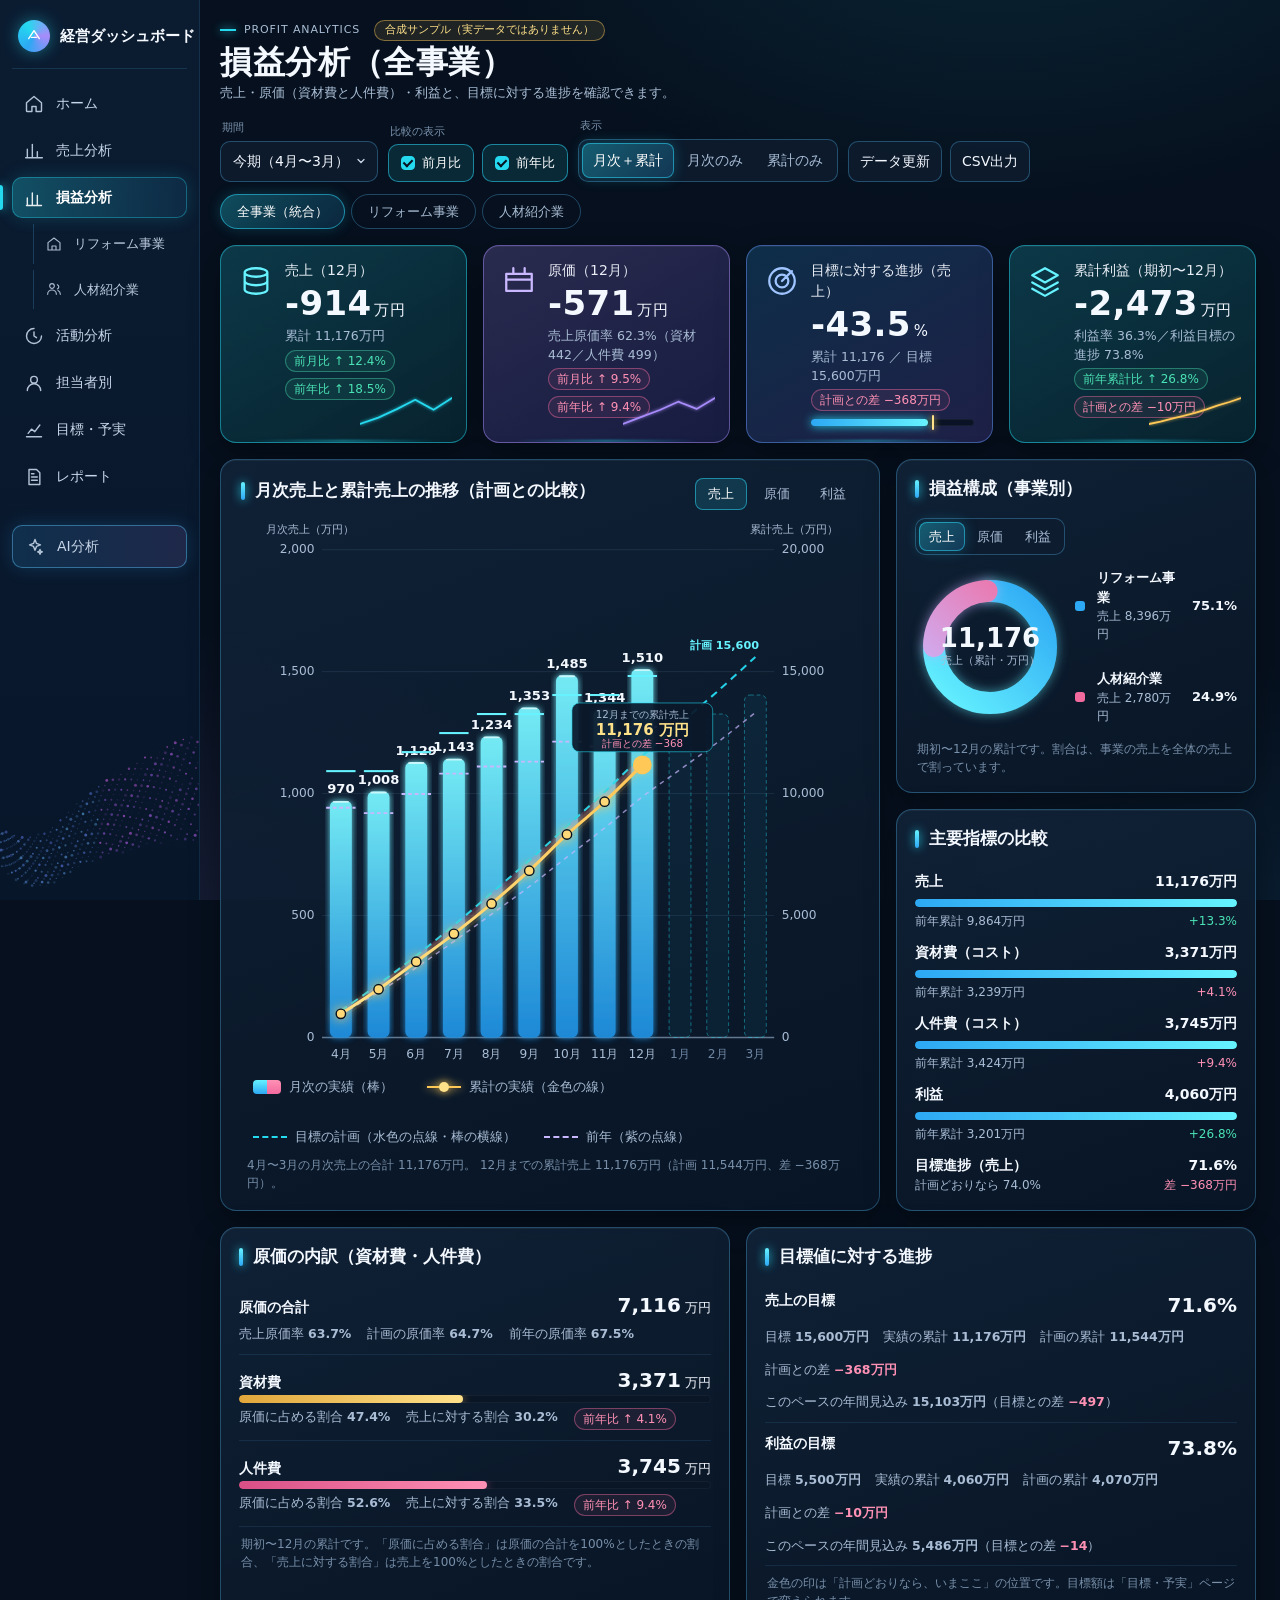
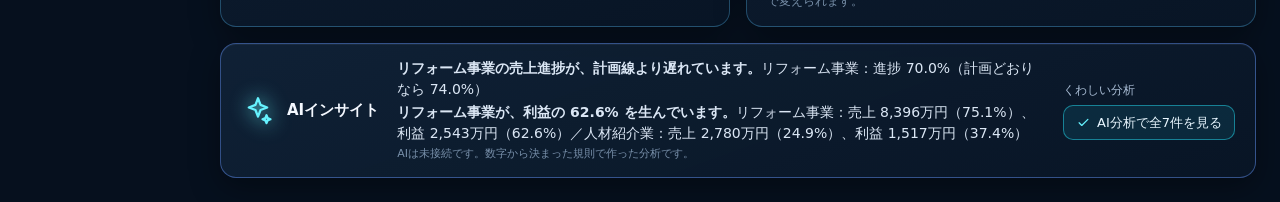
==== commit 8e37418e: "経営ダッシュボード見本を更新（複数ページ・原価内訳・目標進捗・事業別。合成サンプル）" ====
--- a/index.html
+++ b/index.html
@@ -3,474 +3,20 @@
 <head>
 <meta charset="utf-8">
 <meta name="viewport" content="width=device-width,initial-scale=1">
-<title>月次純利益（損益推移）｜経営ダッシュボード</title>
-<style>
-:root{
-  --background:#06101e;--sidebar:#0a1a2e;--surface:#0e1d30;--surface-elevated:#12243a;
-  --border:rgba(82,177,232,.35);--border-glow:rgba(45,212,245,.55);
-  --text-primary:#f4f8ff;--text-secondary:#a9bdd5;--text-muted:#7890aa;
-  --cyan:#25d9ef;--cyan-light:#66f3ff;--blue:#2da8f4;--emerald:#2dd4bf;
-  --pink:#f26a9d;--pink-light:#ff91b5;--gold:#ffc857;--gold-light:#ffe18a;--violet:#a78bfa;
-  --radius-card:16px;--radius-control:10px;
-  color-scheme:dark;
-}
-*{box-sizing:border-box}
-html,body{margin:0;height:100%}
-body{background:var(--background);color:var(--text-primary);font-family:"Hiragino Sans","Hiragino Kaku Gothic ProN","Noto Sans JP","Yu Gothic",system-ui,sans-serif;font-size:14px;line-height:1.5;
-  background-image:radial-gradient(900px 500px at 78% -10%,rgba(37,217,239,.10),transparent 60%),radial-gradient(800px 600px at 15% 110%,rgba(167,139,250,.12),transparent 60%),radial-gradient(700px 400px at 100% 100%,rgba(45,168,244,.08),transparent 60%);
-  background-attachment:fixed}
-a{color:inherit;text-decoration:none}
-.skip{position:absolute;left:8px;top:-80px;z-index:60;background:#fff;color:#06101e;padding:8px 14px;border:2px solid var(--cyan);border-radius:10px;font-weight:700}.skip:focus{top:8px}
-:focus-visible{outline:2px solid var(--cyan-light);outline-offset:2px}
-.app{display:grid;grid-template-columns:200px 1fr;min-height:100vh}
-
-/* サイドバー（業務画面の作法：今いる画面に印・名前の案内・スマホ幅は下の帯） */
-.rail{position:sticky;top:0;height:100vh;background:linear-gradient(180deg,#0b1c31,#08162a);border-right:1px solid rgba(82,177,232,.14);padding:18px 12px;display:flex;flex-direction:column;gap:6px;overflow:hidden}
-.brand{display:flex;align-items:center;gap:10px;padding:2px 6px 16px;margin-bottom:8px;border-bottom:1px solid rgba(82,177,232,.16);font-weight:700;font-size:15px;white-space:nowrap}
-.logo{flex:0 0 32px;height:32px;border-radius:50%;background:conic-gradient(from 210deg,#2da8f4,#25d9ef,#a78bfa,#2da8f4);box-shadow:0 0 16px rgba(37,217,239,.45);display:grid;place-items:center}
-.logo svg{width:16px;height:16px;stroke:#fff;fill:none;stroke-width:2;stroke-linecap:round;stroke-linejoin:round}
-.rail a.nav{position:relative;display:flex;align-items:center;gap:12px;padding:10px 12px;border-radius:10px;color:#c7d6e8;font-size:14px;transition:background .2s,color .2s}
-.rail a.nav svg{flex:0 0 20px;width:20px;height:20px;fill:none;stroke:currentColor;stroke-width:1.7;stroke-linecap:round;stroke-linejoin:round;opacity:.9}
-.rail a.nav:hover{background:rgba(82,177,232,.08);color:#fff}
-.rail a.nav[aria-current=page]{color:#fff;font-weight:700;background:linear-gradient(90deg,rgba(37,217,239,.28),rgba(45,168,244,.10));box-shadow:inset 0 0 0 1px rgba(37,217,239,.35),0 0 18px rgba(37,217,239,.18)}
-.rail a.nav[aria-current=page]::before{content:"";position:absolute;left:-12px;top:8px;bottom:8px;width:3px;border-radius:0 3px 3px 0;background:var(--cyan);box-shadow:0 0 10px var(--cyan)}
-.rail .sep{height:10px}
-.rail a.ai{margin-top:6px;border:1px solid rgba(82,177,232,.5);background:linear-gradient(90deg,rgba(45,168,244,.16),rgba(167,139,250,.14));box-shadow:0 0 18px rgba(45,168,244,.2)}
-.rail canvas{position:absolute;left:0;bottom:0;width:100%;height:170px;pointer-events:none;opacity:.9}
-
-/* メイン */
-main{padding:20px 24px 24px 20px;min-width:0;display:flex;flex-direction:column;gap:16px}
-.head{display:flex;justify-content:space-between;align-items:flex-start;gap:16px;flex-wrap:wrap}
-.eyebrow{font-size:11px;letter-spacing:.08em;color:var(--text-secondary);display:flex;align-items:center;gap:8px;margin:0}
-.eyebrow::before{content:"";width:16px;height:2px;background:var(--cyan);box-shadow:0 0 8px var(--cyan)}
-h1{margin:2px 0 2px;font-size:32px;letter-spacing:.02em;line-height:1.2}
-.sub{margin:0;color:var(--text-secondary);font-size:13px}
-.controls{display:flex;gap:10px;align-items:flex-end;flex-wrap:nowrap}
-.ctl label{display:block;font-size:11px;color:var(--text-muted);margin:0 0 4px 2px}
-.sel{appearance:none;background:rgba(14,29,48,.8) url("data:image/svg+xml,%3Csvg xmlns='http://www.w3.org/2000/svg' width='12' height='12' viewBox='0 0 24 24' fill='none' stroke='%23c7d6e8' stroke-width='2.5' stroke-linecap='round'%3E%3Cpath d='m6 9 6 6 6-6'/%3E%3C/svg%3E") no-repeat right 10px center;border:1px solid var(--border);color:var(--text-primary);border-radius:var(--radius-control);padding:9px 28px 9px 12px;font:inherit;min-width:118px;cursor:pointer}
-.seg{display:flex;border:1px solid var(--border);border-radius:var(--radius-control);background:rgba(14,29,48,.8);padding:3px;gap:2px}
-.seg button{font:inherit;color:var(--text-secondary);background:transparent;border:0;border-radius:8px;padding:7px 11px;white-space:nowrap;cursor:pointer;transition:all .2s}
-.seg button[aria-pressed=true]{color:#fff;background:linear-gradient(135deg,rgba(37,217,239,.35),rgba(45,168,244,.2));box-shadow:inset 0 0 0 1px var(--border-glow),0 0 14px rgba(37,217,239,.25)}
-.tools{display:flex;gap:8px}
-.btn{font:inherit;color:var(--text-primary);background:rgba(14,29,48,.8);border:1px solid var(--border);border-radius:var(--radius-control);padding:9px 11px;cursor:pointer;white-space:nowrap;transition:all .2s}
-.btn:hover{border-color:var(--border-glow);box-shadow:0 0 14px rgba(37,217,239,.2)}
-
-.banner{display:inline-block;background:rgba(255,200,87,.1);border:1px solid rgba(255,200,87,.45);color:var(--gold-light);border-radius:99px;padding:1px 10px;font-size:11px;letter-spacing:0;margin-left:6px}
-
-/* カード共通 */
-.card{position:relative;border-radius:var(--radius-card);border:1px solid var(--border);background:linear-gradient(160deg,rgba(18,36,58,.85),rgba(9,22,38,.9));box-shadow:0 10px 30px rgba(0,0,0,.35),inset 0 1px 0 rgba(255,255,255,.05);transition:transform .22s,border-color .22s,box-shadow .22s;overflow:hidden}
-.card:hover{transform:translateY(-2px);border-color:var(--border-glow);box-shadow:0 16px 38px rgba(0,0,0,.45),0 0 22px rgba(37,217,239,.12),inset 0 1px 0 rgba(255,255,255,.07)}
-.kpis{display:grid;grid-template-columns:repeat(4,1fr);gap:16px}
-.kpi{height:122px;padding:14px 18px;display:grid;grid-template-columns:auto 1fr;grid-template-rows:auto 1fr;column-gap:12px}
-.kpi.t-cyan{background:linear-gradient(150deg,rgba(37,217,239,.20),rgba(10,50,60,.55));border-color:rgba(37,217,239,.5)}
-.kpi.t-blue{background:linear-gradient(150deg,rgba(45,168,244,.20),rgba(120,90,220,.22));border-color:rgba(100,150,250,.5)}
-.kpi.t-violet{background:linear-gradient(150deg,rgba(167,139,250,.22),rgba(40,40,100,.5));border-color:rgba(167,139,250,.5)}
-.kpi::after{content:"";position:absolute;left:12%;right:12%;bottom:0;height:2px;background:linear-gradient(90deg,transparent,var(--cyan),transparent);opacity:.55;filter:blur(1px)}
-.kpi .ic{width:34px;height:34px;color:var(--cyan-light);grid-row:1/3;align-self:start;margin-top:4px}
-.kpi.t-blue .ic{color:#9fc4ff}.kpi.t-violet .ic{color:#c9b8ff}
-.kpi .ic svg{width:100%;height:100%;fill:none;stroke:currentColor;stroke-width:1.6;stroke-linecap:round;stroke-linejoin:round}
-.kpi .lab{font-size:14px;color:var(--text-primary);margin:0;opacity:.95}
-.kpi .val{font-size:34px;font-weight:700;line-height:1.1;letter-spacing:.01em}
-.kpi .val small{font-size:15px;font-weight:500;margin-left:3px}
-.kpi .meta{font-size:13px;color:var(--text-secondary);display:flex;gap:10px;align-items:center;white-space:nowrap}
-.up{color:#4be3b5}.down{color:var(--pink-light)}
-.kpi .spark{position:absolute;right:14px;bottom:14px;width:92px;height:36px}
-.kpi .bar{height:6px;border-radius:99px;background:rgba(7,18,32,.8);flex:1;min-width:40px;overflow:hidden;box-shadow:inset 0 0 0 1px rgba(255,255,255,.04)}
-.kpi .bar i{display:block;height:100%;border-radius:99px;background:linear-gradient(90deg,var(--blue),var(--cyan-light));box-shadow:0 0 10px var(--cyan)}
-.kpi .gauge{position:absolute;right:16px;top:50%;transform:translateY(-50%);width:52px;height:52px}
-.kpi .row{display:flex;align-items:baseline;gap:6px;flex-wrap:wrap}
-
-.grid{display:grid;grid-template-columns:minmax(0,1fr) 360px;gap:16px}
-.chart{grid-row:1/3;padding:18px 20px 12px;display:flex;flex-direction:column;min-height:528px}
-.ttl{margin:0 0 6px;font-size:17px;font-weight:700;display:flex;align-items:center;gap:10px}
-.ttl::before{content:"";width:4px;height:18px;border-radius:2px;background:linear-gradient(var(--cyan-light),var(--blue));box-shadow:0 0 10px var(--cyan)}
-.svgwrap{position:relative;flex:1;min-height:300px}
-.svgwrap svg{position:absolute;inset:0;width:100%;height:100%;display:block}
-.legend{display:flex;gap:22px;align-items:center;padding:6px 6px 2px;font-size:13px;color:var(--text-secondary);flex-wrap:wrap}
-.legend button{font:inherit;color:inherit;background:none;border:0;cursor:pointer;display:flex;align-items:center;gap:8px;padding:4px 6px;border-radius:8px}
-.legend button[aria-pressed=false]{opacity:.4;text-decoration:line-through}
-.sw{display:inline-flex;gap:0}.sw i{width:14px;height:14px;display:block}
-.sw i:first-child{background:linear-gradient(var(--cyan-light),var(--blue));border-radius:4px 0 0 4px}.sw i:last-child{background:linear-gradient(var(--pink-light),var(--pink));border-radius:0 4px 4px 0}
-.dot{display:inline-flex;align-items:center;width:34px;height:14px;position:relative}.dot::before{content:"";height:2px;width:100%;background:var(--gold);box-shadow:0 0 8px var(--gold)}.dot::after{content:"";position:absolute;left:12px;width:10px;height:10px;border-radius:50%;background:var(--gold-light);box-shadow:0 0 10px var(--gold)}
-.summary{font-size:12px;color:var(--text-muted);margin:4px 6px 6px}
-.tip{position:absolute;pointer-events:none;background:rgba(10,24,42,.92);border:1px solid var(--border-glow);border-radius:10px;padding:8px 12px;box-shadow:0 10px 26px rgba(0,0,0,.5),0 0 18px rgba(37,217,239,.18);backdrop-filter:blur(8px);font-size:13px;opacity:0;transform:translateY(4px);transition:opacity .16s,transform .16s;z-index:5;white-space:nowrap}
-.tip.on{opacity:1;transform:none}.tip b{display:block;font-size:12px;color:var(--text-secondary);font-weight:500}.tip strong{font-size:18px;color:var(--gold-light)}
-
-.compose{padding:16px 18px}
-.donutbox{display:grid;grid-template-columns:150px 1fr;gap:10px;align-items:center;margin-top:6px}
-.donut{position:relative;width:150px;height:150px}.donut svg{width:100%;height:100%;overflow:visible}
-.donut .c{position:absolute;inset:0;display:grid;place-content:center;text-align:center}
-.donut .c strong{font-size:26px;line-height:1.1}.donut .c small{font-size:11px;color:var(--text-secondary)}
-.dleg{font-size:13px;display:grid;gap:12px}
-.dleg .k{display:flex;align-items:center;gap:7px;color:var(--text-primary)}
-.dleg .k i{width:10px;height:10px;border-radius:3px}.dleg span{display:block;color:var(--text-secondary);font-size:12.5px;margin-left:17px}
-.compare{padding:16px 18px;display:grid;gap:14px}
-.cmp .r{display:flex;justify-content:space-between;align-items:baseline;font-weight:700}
-.cmp .r span:last-child{font-size:14px}
-.cmp .track{height:8px;border-radius:99px;background:#0a1626;margin:7px 0 5px;overflow:hidden;box-shadow:inset 0 0 0 1px rgba(255,255,255,.04)}
-.cmp .track i{display:block;height:100%;border-radius:99px;background:linear-gradient(90deg,var(--blue),var(--cyan-light));box-shadow:0 0 10px rgba(37,217,239,.6);width:0;transition:width .9s ease-out}
-.cmp .f{display:flex;justify-content:space-between;font-size:12px;color:var(--text-secondary)}
-
-.insight{display:grid;grid-template-columns:auto 1fr auto;gap:18px;align-items:center;padding:14px 20px;border-color:rgba(100,150,250,.45)}
-.insight .aih{display:flex;align-items:center;gap:12px;font-weight:700;font-size:15px;white-space:nowrap}
-.insight .aih svg{width:34px;height:34px;filter:drop-shadow(0 0 10px #66f3ff)}
-.insight .txt p{margin:0;font-size:14px;color:#dbe7f5}.insight .txt p+p{margin-top:2px}
-.acts small{display:block;font-size:12px;color:var(--text-secondary);margin-bottom:6px}
-.acts .row{display:flex;gap:10px;flex-wrap:wrap}
-.chip{font:inherit;font-size:13px;color:#e8f6ff;background:rgba(37,217,239,.10);border:1px solid rgba(37,217,239,.5);border-radius:10px;padding:7px 12px;cursor:pointer;display:flex;gap:6px;align-items:center;transition:all .2s}
-.chip:hover{background:rgba(37,217,239,.2);box-shadow:0 0 14px rgba(37,217,239,.3)}
-.chip svg{width:15px;height:15px;fill:none;stroke:var(--cyan-light);stroke-width:2;stroke-linecap:round;stroke-linejoin:round}
-.guide{background:rgba(242,106,157,.1);border:1px solid rgba(242,106,157,.5);border-left:4px solid var(--pink);border-radius:12px;padding:12px 16px}
-.guide p{margin:4px 0}
-
-/* 動き */
-.bar-rect{transform-origin:center;animation:grow .85s ease-out both}
-@keyframes grow{from{transform:scaleY(0)}to{transform:scaleY(1)}}
-.line-draw{stroke-dasharray:var(--len);stroke-dashoffset:var(--len);animation:draw 1.3s ease-out .5s forwards}
-@keyframes draw{to{stroke-dashoffset:0}}
-.pt{opacity:0;animation:fade .4s ease-out forwards}
-@keyframes fade{to{opacity:1}}
-.pulse{animation:pulse 3s ease-in-out infinite}
-@keyframes pulse{0%,100%{opacity:.35;r:10}50%{opacity:.8;r:15}}
-.trail{animation:trail 6s linear infinite}
-@keyframes trail{from{stroke-dashoffset:0}to{stroke-dashoffset:-1000}}
-@media (prefers-reduced-motion:reduce){*{animation:none!important;transition:none!important}.line-draw{stroke-dashoffset:0!important}.pt{opacity:1!important}.cmp .track i{transition:none!important}}
-
-/* タブレット */
-@media (max-width:1500px){.controls{flex-wrap:wrap}.head{align-items:flex-start}}
-@media (max-width:1200px){.app{grid-template-columns:72px 1fr}.rail .nm,.brand span.t{display:none}.rail a.nav{justify-content:center;padding:11px 0}.brand{justify-content:center;padding-inline:0}
- .rail a.nav .tipn{display:block}.kpis{grid-template-columns:repeat(2,1fr)}.grid{grid-template-columns:1fr}.chart{grid-row:auto}
- .insight{grid-template-columns:1fr}}
-.tipn{display:none;position:absolute;left:64px;top:50%;transform:translateY(-50%);background:#0b1c31;border:1px solid var(--border-glow);padding:4px 10px;border-radius:8px;font-size:12px;white-space:nowrap;opacity:0;pointer-events:none;transition:opacity .15s;z-index:20}
-.rail a.nav:hover .tipn,.rail a.nav:focus-visible .tipn{opacity:1}
-/* スマホ：業務画面と同じく下の帯へ */
-@media (max-width:760px){.app{grid-template-columns:1fr}
- .rail{position:fixed;z-index:30;left:0;right:0;bottom:0;top:auto;height:auto;flex-direction:row;overflow-x:auto;padding:6px 8px;border-right:0;border-top:1px solid var(--border);gap:2px}
- .rail .brand,.rail .sep,.rail canvas{display:none}
- .rail a.nav{flex:0 0 auto;flex-direction:column;gap:2px;padding:6px 12px;font-size:11px}.rail a.nav .nm{display:block}.rail a.nav[aria-current=page]::before{display:none}.tipn{display:none!important}
- main{padding:14px 14px 84px}h1{font-size:24px}.kpis{grid-template-columns:1fr 1fr}.kpi{height:auto;min-height:112px}.kpi .val{font-size:26px}.kpi .spark,.kpi .gauge{display:none}
- .kpi{display:flex;flex-direction:column;gap:4px;padding:12px 14px}.kpi .ic{width:22px;height:22px;margin:0;position:absolute;right:12px;top:12px}.kpi .lab{font-size:12px;padding-right:28px}.kpi .row{flex-wrap:nowrap}.kpi .val small{font-size:12px}.kpi .meta{font-size:12px;flex-wrap:wrap;white-space:normal}.eyebrow{flex-wrap:wrap}.banner{margin-left:0}.seg button{white-space:nowrap;font-size:13px}.tools{width:100%}.tools .btn{flex:1}
- .controls{width:100%}.sel{min-width:0;width:100%}.ctl{flex:1 1 140px}.seg{width:100%}.seg button{flex:1;padding:7px 6px}
- .donutbox{grid-template-columns:1fr;justify-items:center}.chart{min-height:420px}.svgwrap{min-height:280px}}
-</style>
+<title>経営ダッシュボード｜損益分析</title>
+<link rel="stylesheet" href="style.css">
 </head>
 <body>
 <a class="skip" href="#main">本文へ移る</a>
 <div class="app">
-<nav class="rail" aria-label="メニュー" id="rail"></nav>
-<main id="main" tabindex="-1">
-  <header class="head">
-    <div>
-      <p class="eyebrow">PROFIT ANALYTICS<span class="banner" id="banner" hidden>合成サンプル（実データではありません）</span></p>
-      <h1>月次純利益（損益推移）</h1>
-      <p class="sub">月次の純利益と累計純利益の推移。黒字・赤字のバランスと通期の収益を確認できます。</p>
-    </div>
-    <div class="controls">
-      <div class="ctl"><label for="selRange">期間</label><select class="sel" id="selRange"><option value="12">直近12か月</option><option value="6">直近6か月</option><option value="3">直近3か月</option></select></div>
-      <div class="ctl"><label for="selStaff">担当者</label><select class="sel" id="selStaff" style="min-width:104px"><option value="all">全体</option></select></div>
-      <div class="ctl"><label for="selCmp">比較</label><select class="sel" id="selCmp"><option value="prev">前年同月</option><option value="none">比較しない</option></select></div>
-      <div class="ctl"><span id="lblMode" style="display:block;font-size:11px;color:var(--text-muted);margin:0 0 4px 2px">表示</span>
-        <div class="seg" role="group" aria-labelledby="lblMode" id="seg">
-          <button type="button" data-mode="both" aria-pressed="true">月次＋累計</button><button type="button" data-mode="monthly" aria-pressed="false">月次のみ</button><button type="button" data-mode="cum" aria-pressed="false">累計のみ</button></div></div>
-      <div class="tools"><button class="btn" id="btnRefresh" type="button">データ更新</button><button class="btn" id="btnCsv" type="button">CSV出力</button></div>
-    </div>
-  </header>
-  <div id="errBox" hidden></div>
-  <section class="kpis" id="kpis" aria-label="主要な数字"></section>
-  <section class="grid">
-    <article class="card chart" aria-labelledby="chTitle">
-      <h2 class="ttl" id="chTitle">月次純利益と累計純利益の推移</h2>
-      <div class="svgwrap" id="chartWrap"><div class="tip" id="tip" role="status"></div></div>
-      <div class="legend" id="legend">
-        <button type="button" data-ser="monthly" aria-pressed="true"><span class="sw"><i></i><i></i></span>月次純利益（黒字／赤字）</button>
-        <button type="button" data-ser="cum" aria-pressed="true"><span class="dot"></span>累計純利益</button>
-      </div>
-      <p class="summary" id="summary"></p>
-    </article>
-    <article class="card compose" aria-labelledby="coTitle"><h2 class="ttl" id="coTitle">損益構成（期間累計）</h2><div class="donutbox" id="donut"></div></article>
-    <article class="card compare" aria-labelledby="cmTitle"><h2 class="ttl" id="cmTitle">主要指標の比較</h2><div id="cmp" style="display:grid;gap:14px"></div></article>
-  </section>
-  <section class="card insight" aria-labelledby="aiTitle" id="insight"></section>
-</main>
+  <nav class="rail" aria-label="メニュー" id="rail"></nav>
+  <main id="main" tabindex="-1">
+    <header class="head" id="head"></header>
+    <div id="err" hidden></div>
+    <div id="page"></div>
+  </main>
 </div>
-<script>
-"use strict";
-/* ---------- 共通の部品 ---------- */
-const $=s=>document.querySelector(s);
-const NS="http://www.w3.org/2000/svg";
-const esc=s=>String(s).replace(/[&<>"']/g,c=>({"&":"&amp;","<":"&lt;",">":"&gt;",'"':"&quot;","'":"&#39;"}[c]));
-const fmt=n=>(n>0?"+":n<0?"−":"")+Math.abs(Math.round(n*10)/10).toLocaleString("ja-JP");
-const fmtPlain=n=>Math.round(n*10)/10;
-const reduce=matchMedia("(prefers-reduced-motion: reduce)").matches;
-const ICON={
- home:"M3 10.5 12 3l9 7.5V20a1 1 0 0 1-1 1h-5.5v-6h-5v6H4a1 1 0 0 1-1-1z",
- sales:"M4 20V10M10 20V4M16 20v-7M22 20H2",
- pl:"M4 20V12M10 20V6M16 20V9M3 21h18",
- act:"M12 3a9 9 0 1 0 9 9M12 7v5l3 2",
- person:"M12 12a4 4 0 1 0 0-8 4 4 0 0 0 0 8zM4 21a8 8 0 0 1 16 0",
- goal:"M3 20h18M5 16l4-5 4 3 6-8",
- report:"M6 3h9l4 4v14H6zM9 12h7M9 16h7M9 8h3",
- ai:"M12 3l1.8 4.7L18.5 9.5l-4.7 1.8L12 16l-1.8-4.7L5.5 9.5l4.7-1.8zM18 15l.8 2 2 .8-2 .8-.8 2-.8-2-2-.8 2-.8z"
-};
-const svgI=d=>`<svg viewBox="0 0 24 24" aria-hidden="true"><path d="${d}"/></svg>`;
-const NAV=[["ホーム","home","ホーム"],["売上分析","sales","売上"],["損益分析","pl","損益"],["活動分析","act","活動"],["担当者別","person","担当"],["目標・予実","goal","予実"],["レポート","report","報告"]];
-function buildRail(){
-  let h=`<div class="brand"><span class="logo"><svg viewBox="0 0 24 24"><path d="M4 16 12 4l8 12M8 14h8"/></svg></span><span class="t">経営ダッシュボード</span></div>`;
-  NAV.forEach((n,i)=>{ if(i===3)h+=""; h+=`<a class="nav" href="#" ${n[0]==="損益分析"?'aria-current="page"':""} aria-label="${n[0]}">${svgI(ICON[n[1]])}<span class="nm">${n[0]}</span><span class="tipn" aria-hidden="true">${n[0]}</span></a>`;});
-  h+=`<div class="sep"></div><a class="nav ai" href="#" aria-label="AI分析">${svgI(ICON.ai)}<span class="nm">AI分析</span><span class="tipn" aria-hidden="true">AI分析</span></a><canvas id="dots" aria-hidden="true"></canvas>`;
-  $("#rail").innerHTML=h;
-}
-/* 左下の粒子状の波形（装飾。操作の邪魔をしない） */
-function drawDots(){
-  const c=$("#dots"); if(!c||getComputedStyle(c).display==="none")return;
-  const r=c.getBoundingClientRect(),dpr=devicePixelRatio||1; c.width=r.width*dpr;c.height=r.height*dpr;
-  const x=c.getContext("2d");x.scale(dpr,dpr);
-  for(let i=0;i<520;i++){
-    const t=i/520, px=t*r.width, wave=Math.sin(t*5.2+0.4)*28+Math.sin(t*11)*6, spread=(Math.random()-.5)*(40+t*70);
-    const py=r.height*0.62+wave*(1-t*.3)+spread-t*26;
-    const a=Math.random()*.55+.1, hue=t<.5?205:265;
-    x.fillStyle=`hsla(${hue+Math.random()*25},90%,68%,${a})`;
-    x.beginPath();x.arc(px,py,Math.random()*1.3+.3,0,6.3);x.fill();
-  }
-}
-
-/* ---------- データ ---------- */
-let DATA=null, state={staff:"all",range:12,cmp:"prev",mode:"both",ser:{monthly:true,cum:true}};
-async function load(){
-  try{
-    const res=await fetch("data.sample.json?"+Date.now(),{cache:"no-store"});
-    if(!res.ok)throw new Error("http "+res.status);
-    const d=await res.json();
-    if(!Array.isArray(d.months)||!Array.isArray(d.current)||d.months.length!==d.current.length||d.current.some(v=>typeof v!=="number"||!isFinite(v)))throw new Error("形");
-    DATA=d; $("#errBox").hidden=true;
-    const ss=$("#selStaff");ss.innerHTML='<option value="all">全体</option>'+(d.staff||[]).map(x=>`<option value="${esc(x.name)}">${esc(x.name)}</option>`).join("");
-    if(!(d.staff||[]).some(x=>x.name===state.staff))state.staff="all";ss.value=state.staff;
-    return true;
-  }catch(e){
-    $("#errBox").hidden=false;
-    $("#errBox").innerHTML=`<div class="guide"><p><b>何が起きたか：</b>数字のデータを読み込めませんでした。</p><p><b>次にすること：</b></p><ol><li>「データ更新」を押してもう一度読み込んでください。</li><li>直らないときは、データの置き場（data.sample.json）が同じフォルダにあるかを確かめてください。</li></ol></div>`;
-    return false;
-  }
-}
-function view(){
-  const n=DATA.months.length, k=Math.min(state.range,n), s=n-k;
-  const st=(DATA.staff||[]).find(x=>x.name===state.staff)||DATA;
-  const cur=st.current.slice(s), prev=(st.previous||[]).slice(s), months=DATA.months.slice(s);
-  const cum=[];cur.reduce((a,v,i)=>(cum[i]=a+v),0);
-  const pcum=[];prev.reduce((a,v,i)=>(pcum[i]=a+v),0);
-  return {cur,prev,months,cum,pcum,k,s};
-}
-
-/* ---------- 数字の動き ---------- */
-function countTo(el,to,dur=600,sign=true){
-  if(reduce){el.textContent=sign?fmt(to):Math.round(to).toLocaleString("ja-JP");return;}
-  const from=+el.dataset.v||0,t0=performance.now();el.dataset.v=to;
-  const done=()=>{el.textContent=sign?fmt(to):Math.round(to).toLocaleString("ja-JP");};setTimeout(done,dur+80); // 描画が止まっていても最終値は必ず実データと一致させる
-  (function f(t){const p=Math.min(1,(t-t0)/dur),e=1-Math.pow(1-p,3),v=from+(to-from)*e;el.textContent=sign?fmt(v):Math.round(v).toLocaleString("ja-JP");if(p<1)requestAnimationFrame(f);})(t0);
-}
-function spark(vals,color,id){
-  const w=92,h=36,mn=Math.min(...vals),mx=Math.max(...vals),r=mx-mn||1;
-  const pts=vals.map((v,i)=>[i/(vals.length-1)*w,h-4-(v-mn)/r*(h-10)]);
-  const d=pts.map((p,i)=>(i?"L":"M")+p[0].toFixed(1)+" "+p[1].toFixed(1)).join("");
-  return `<svg class="spark" viewBox="0 0 ${w} ${h}" aria-hidden="true"><defs><filter id="g${id}"><feGaussianBlur stdDeviation="1.6"/></filter></defs><path d="${d}" fill="none" stroke="${color}" stroke-width="3" opacity=".5" filter="url(#g${id})"/><path d="${d}" fill="none" stroke="${color}" stroke-width="1.8" stroke-linecap="round" stroke-linejoin="round"/></svg>`;
-}
-
-/* ---------- KPI ---------- */
-function renderKpis(v){
-  const i=Math.min(Math.max(DATA.currentMonthIndex-v.s,0),v.cur.length-1);
-  const mNow=v.cur[i], mPrev=i>0?v.cur[i-1]:null;
-  const cumNow=v.cum[v.cum.length-1], cumPrev=(state.cmp==="prev"&&v.pcum.length)?v.pcum[v.pcum.length-1]:null;
-  const ach=DATA.annualTarget?cumNow/DATA.annualTarget*100:null;
-  const pos=v.cur.filter(x=>x>0).length;
-  const mom=mPrev?((mNow-mPrev)/Math.abs(mPrev)*100):null;
-  const yoy=cumPrev?((cumNow-cumPrev)/Math.abs(cumPrev)*100):null;
-  const pct=x=>x==null?"—":`${x>=0?"+":"−"}${Math.abs(x).toFixed(1)}%`;
-  const cls=x=>x==null?"":x>=0?"up":"down";
-  const rate=pos/v.cur.length*100, C=2*Math.PI*21;
-  $("#kpis").innerHTML=`
-  <article class="card kpi t-cyan"><span class="ic">${svgI("M4 6c0-1.7 3.6-3 8-3s8 1.3 8 3-3.6 3-8 3-8-1.3-8-3zM4 6v6c0 1.7 3.6 3 8 3s8-1.3 8-3V6M4 12v6c0 1.7 3.6 3 8 3s8-1.3 8-3v-6")}</span><p class="lab">当月純利益（${esc(v.months[i])}）</p>
-    <div class="row"><span class="val"><span data-count="${mNow}">0</span><small>万円</small></span></div>
-    <div class="meta">前月比 <b class="${cls(mom)}">${pct(mom)}</b></div>${spark(v.cur.slice(Math.max(0,i-5),i+1),"#25d9ef","1")}</article>
-  <article class="card kpi t-blue"><span class="ic">${svgI("M12 3 3 8l9 5 9-5zM3 13l9 5 9-5M3 17.5l9 5 9-5")}</span><p class="lab">累計純利益</p>
-    <div class="row"><span class="val"><span data-count="${cumNow}">0</span><small>万円</small></span></div>
-    <div class="meta">${cumPrev==null?(state.cmp==="prev"?"前年データなし":"比較しない"):`前年比 <b class="${cls(yoy)}">${pct(yoy)}</b>`}</div>${spark(v.cum,"#a78bfa","2")}</article>
-  <article class="card kpi t-violet"><span class="ic">${svgI("M12 21a9 9 0 1 0 0-18 9 9 0 0 0 0 18zM12 16.5a4.5 4.5 0 1 0 0-9 4.5 4.5 0 0 0 0 9zM12 12l7-7")}</span><p class="lab">通期目標</p>
-    <div class="row"><span class="val"><span data-count="${DATA.annualTarget}" data-plain="1">0</span><small>万円</small></span></div>
-    <div class="meta">達成率 <b>${ach==null?"—":ach.toFixed(1)+"%"}</b><span class="bar" role="progressbar" aria-valuemin="0" aria-valuemax="100" aria-valuenow="${Math.max(0,Math.min(100,ach||0)).toFixed(0)}"><i style="width:${Math.max(0,Math.min(100,ach||0))}%"></i></span></div></article>
-  <article class="card kpi t-cyan"><span class="ic">${svgI("M4 20V11M10 20V4M16 20v-6M22 20H2")}</span><p class="lab">黒字月数</p>
-    <div class="row"><span class="val" style="font-size:30px"><span data-count="${pos}" data-plain="1">0</span><small style="font-size:18px;color:var(--text-primary)">/ ${v.cur.length}か月</small></span></div>
-    <div class="meta">黒字率 <b>${rate.toFixed(1)}%</b></div>
-    <svg class="gauge" viewBox="0 0 52 52" aria-hidden="true"><circle cx="26" cy="26" r="21" fill="none" stroke="rgba(255,255,255,.08)" stroke-width="6"/><circle cx="26" cy="26" r="21" fill="none" stroke="#25d9ef" stroke-width="6" stroke-linecap="round" stroke-dasharray="${(C*rate/100).toFixed(1)} ${C.toFixed(1)}" transform="rotate(-90 26 26)" style="filter:drop-shadow(0 0 6px #25d9ef)"/></svg></article>`;
-  document.querySelectorAll("[data-count]").forEach(e=>{e.dataset.v=0;countTo(e,+e.dataset.count,650,!e.dataset.plain);});
-}
-
-/* ---------- メイン複合グラフ ---------- */
-function el(n,a={},p){const e=document.createElementNS(NS,n);for(const k in a)e.setAttribute(k,a[k]);if(p)p.appendChild(e);return e;}
-function niceRange(mn,mx,ticks){ // きりのよい目盛り（0を必ず含む）
-  mn=Math.min(mn,0);mx=Math.max(mx,0);const raw=(mx-mn)/ticks||1,m=Math.pow(10,Math.floor(Math.log10(raw)));
-  const st=[1,2,2.5,5,10].map(x=>x*m).find(x=>x>=raw);
-  return {lo:Math.floor(mn/st)*st,hi:Math.ceil(mx/st)*st,st};
-}
-function renderChart(v){
-  const wrap=$("#chartWrap"); wrap.querySelectorAll("svg").forEach(s=>s.remove());
-  const bb=wrap.getBoundingClientRect(),W=Math.max(300,Math.round(bb.width)||1000),H=Math.max(240,Math.round(bb.height)||430),sm=W<600,L=sm?40:64,R=sm?42:66,T=36,B=36,pw=W-L-R,ph=H-T-B,FS=sm?10.5:15,TS=sm?10:13;
-  const svg=el("svg",{viewBox:`0 0 ${W} ${H}`,role:"img","aria-label":"月次純利益の棒と累計純利益の線のグラフ。数字は下の要約にも文字で出しています。"});
-  wrap.insertBefore(svg,wrap.firstChild);
-  const showM=state.mode!=="cum"&&state.ser.monthly, showC=state.mode!=="monthly"&&state.ser.cum;
-  const mScale=niceRange(Math.min(...v.cur,...(state.cmp==="prev"&&v.prev.length?v.prev:[0])),Math.max(...v.cur,...(state.cmp==="prev"&&v.prev.length?v.prev:[0])),4);
-  // 左右の軸の「0」の高さをそろえる（正負の境界を1本にする）
-  const cs=niceRange(Math.min(...v.cum,...(state.cmp==="prev"?v.pcum:[0])),Math.max(...v.cum,...(state.cmp==="prev"?v.pcum:[0])),4);
-  const zr=Math.max(-mScale.lo/(mScale.hi-mScale.lo||1),-cs.lo/(cs.hi-cs.lo||1)); // 下側の割合
-  const lo1=-zr*(Math.max(mScale.hi/(1-zr||1),0)),hi1=mScale.hi; // 左軸
-  const needM=Math.max(mScale.hi/(1-zr),-mScale.lo/(zr||1)); const mLo=-needM*zr, mHi=needM*(1-zr);
-  const needC=Math.max(cs.hi/(1-zr),-cs.lo/(zr||1)); const cLo=-needC*zr, cHi=needC*(1-zr);
-  const yM=a=>T+ph*(1-(a-mLo)/(mHi-mLo)), yC=a=>T+ph*(1-(a-cLo)/(cHi-cLo));
-  const defs=el("defs",{},svg);
-  const lg=(id,c1,c2,vert=true)=>{const g=el("linearGradient",{id,x1:0,y1:0,x2:vert?0:1,y2:vert?1:0},defs);el("stop",{offset:"0%","stop-color":c1},g);el("stop",{offset:"100%","stop-color":c2},g);};
-  lg("gPos","#7af6ff","#1f8fe0");lg("gNeg","#ff9fbd","#d94f86");lg("gLine","#ffe18a","#ffc857",false);
-  const ga=el("linearGradient",{id:"gArea",x1:0,y1:0,x2:0,y2:1},defs);el("stop",{offset:"0%","stop-color":"#ffc857","stop-opacity":.14},ga);el("stop",{offset:"100%","stop-color":"#ffc857","stop-opacity":0},ga);
-  const f=el("filter",{id:"glow",x:"-20%",y:"-20%",width:"140%",height:"140%"},defs);el("feGaussianBlur",{stdDeviation:4,result:"b"},f);const fm=el("feMerge",{},f);el("feMergeNode",{in:"b"},fm);el("feMergeNode",{in:"SourceGraphic"},fm);
-  // 目盛り
-  const lt=(a)=>a;
-  const stM=niceRange(mLo,mHi,4).st, stC=niceRange(cLo,cHi,4).st;
-  for(let a=Math.ceil(mLo/stM)*stM;a<=mHi+1e-9;a+=stM){const y=yM(a);el("line",{x1:L,x2:L+pw,y1:y,y2:y,stroke:a===0?"rgba(170,200,230,.55)":"rgba(120,160,200,.14)","stroke-width":a===0?1.4:1},svg);const t=el("text",{x:L-10,y:y+4,"text-anchor":"end",fill:"#a9bdd5","font-size":TS},svg);t.textContent=fmtPlain(a);}
-  for(let a=Math.ceil(cLo/stC)*stC;a<=cHi+1e-9;a+=stC){const t=el("text",{x:L+pw+10,y:yC(a)+4,fill:"#a9bdd5","font-size":TS},svg);t.textContent=fmtPlain(a);}
-  const t1=el("text",{x:sm?2:L-54,y:T-16,fill:"#a9bdd5","font-size":sm?10:12},svg);t1.textContent="月次純利益（万円）";
-  const t2=el("text",{x:W-2,y:T-16,fill:"#a9bdd5","font-size":sm?10:12,"text-anchor":"end"},svg);t2.textContent="累計純利益（万円）";
-  const n=v.cur.length, slot=pw/n, bw=Math.min(52,slot*(sm?.7:.6)), cx=i=>L+slot*i+slot/2;
-  v.months.forEach((m,i)=>{const t=el("text",{x:cx(i),y:H-10,"text-anchor":"middle",fill:"#a9bdd5","font-size":TS},svg);t.textContent=m;});
-  // 棒
-  const hit=[];
-  if(showM){
-    v.cur.forEach((val,i)=>{
-      const pos=val>=0,y0=yM(0),y1=yM(val),top=Math.min(y0,y1),hgt=Math.max(2,Math.abs(y1-y0));
-      const g=el("g",{},svg);
-      const rect=el("rect",{class:reduce?"":"bar-rect",x:cx(i)-bw/2,y:top,width:bw,height:hgt,rx:6,fill:pos?"url(#gPos)":"url(#gNeg)",filter:"url(#glow)",opacity:.95},g);
-      if(!reduce){rect.style.transformBox="fill-box";rect.style.transformOrigin=pos?"bottom":"top";rect.style.animationDelay=(i*45)+"ms";}
-      el("rect",{x:cx(i)-bw/2+3,y:pos?top:top+hgt-2,width:bw-6,height:2,rx:1,fill:"rgba(255,255,255,.65)"},g);
-      const tx=el("text",{x:cx(i),y:pos?top-8:top+hgt+16,"text-anchor":"middle",fill:"#f4f8ff","font-size":FS,"font-weight":700,class:reduce?"":"pt",style:reduce?"":`animation-delay:${i*45+500}ms`},g);tx.textContent=fmt(val);
-      if(state.cmp==="prev"&&v.prev.length){const py=yM(v.prev[i]);el("line",{x1:cx(i)-bw/2-3,x2:cx(i)+bw/2+3,y1:py,y2:py,stroke:"#c9b8ff","stroke-width":2,"stroke-dasharray":"4 3",opacity:.9},g);}
-    });
-  }
-  // 累計の線
-  let pts=[];
-  if(showC){
-    pts=v.cum.map((a,i)=>[cx(i),yC(a)]);
-    const d=pts.map((p,i)=>(i?"L":"M")+p[0].toFixed(1)+" "+p[1].toFixed(1)).join("");
-    // なめらかな曲線
-    let dc="M"+pts[0][0]+" "+pts[0][1];for(let i=0;i<pts.length-1;i++){const p0=pts[i-1]||pts[i],p1=pts[i],p2=pts[i+1],p3=pts[i+2]||p2;const c1=[p1[0]+(p2[0]-p0[0])/6,p1[1]+(p2[1]-p0[1])/6],c2=[p2[0]-(p3[0]-p1[0])/6,p2[1]-(p3[1]-p1[1])/6];dc+=`C${c1[0].toFixed(1)} ${c1[1].toFixed(1)} ${c2[0].toFixed(1)} ${c2[1].toFixed(1)} ${p2[0].toFixed(1)} ${p2[1].toFixed(1)}`;}
-    el("path",{d:dc+`L${pts[pts.length-1][0]} ${yC(0)}L${pts[0][0]} ${yC(0)}Z`,fill:"url(#gArea)"},svg);
-    if(state.cmp==="prev"&&v.pcum.length){const pd=v.pcum.map((a,i)=>(i?"L":"M")+cx(i).toFixed(1)+" "+yC(a).toFixed(1)).join("");el("path",{d:pd,fill:"none",stroke:"#c9b8ff","stroke-width":1.6,"stroke-dasharray":"5 5",opacity:.7},svg);}
-    el("path",{d:dc,fill:"none",stroke:"#ffc857","stroke-width":9,opacity:.18,filter:"url(#glow)","stroke-linecap":"round"},svg);
-    const main=el("path",{d:dc,fill:"none",stroke:"url(#gLine)","stroke-width":3.2,"stroke-linecap":"round",class:reduce?"":"line-draw"},svg);
-    const len=Math.ceil(main.getTotalLength());main.style.setProperty("--len",len);
-    if(!reduce)el("path",{d:dc,fill:"none",stroke:"#fff","stroke-width":3,"stroke-linecap":"round","stroke-dasharray":"26 974",opacity:.75,class:"trail",style:"mix-blend-mode:screen"},svg);
-    pts.forEach((p,i)=>el("circle",{cx:p[0],cy:p[1],r:sm?3.6:5.2,fill:"#ffd978",stroke:"#06101e","stroke-width":1.5,class:reduce?"":"pt",style:reduce?"":`animation-delay:${400+i*100}ms;filter:drop-shadow(0 0 6px #ffc857)`},svg));
-    const mi=v.cum.indexOf(Math.min(...v.cum));
-    if(!reduce)el("circle",{cx:pts[mi][0],cy:pts[mi][1],r:10,fill:"#ffc857",class:"pulse"},svg);
-    // 累計最安値の吹き出し
-    const lab=`累計最安値 ${fmt(v.cum[mi])}万円`;
-    // 棒の数字と重ならないよう、最安値の点の右側（正の月の下の空き）に置く
-    const bx=Math.min(pts[mi][0]+slot*1.1+66,L+pw-70);
-    const g=el("g",{},svg);el("rect",{x:bx-66,y:pts[mi][1]-26,width:132,height:34,rx:8,fill:"rgba(10,24,42,.92)",stroke:"rgba(37,217,239,.6)"},g);
-    el("path",{d:`M${bx-66} ${pts[mi][1]-9}L${pts[mi][0]+8} ${pts[mi][1]}`,stroke:"rgba(37,217,239,.5)","stroke-width":1,fill:"none"},g);
-    const tt=el("text",{x:bx,y:pts[mi][1]-4,"text-anchor":"middle",fill:"#ffe18a","font-size":13,"font-weight":700},g);tt.textContent=lab;
-    const ei=pts.length-1;const g2=el("g",{},svg);const ex=Math.min(pts[ei][0],L+pw-60);
-    el("rect",{x:ex-56,y:pts[ei][1]-58,width:112,height:40,rx:8,fill:"rgba(10,24,42,.92)",stroke:"rgba(37,217,239,.6)"},g2);
-    const e1=el("text",{x:ex,y:pts[ei][1]-42,"text-anchor":"middle",fill:"#a9bdd5","font-size":11},g2);e1.textContent="累計純利益";
-    const e2=el("text",{x:ex,y:pts[ei][1]-24,"text-anchor":"middle",fill:"#ffe18a","font-size":16,"font-weight":700},g2);e2.textContent=fmt(v.cum[ei])+" 万円";
-  }
-  // ホバーとキーボード
-  const hov=el("g",{},svg);
-  v.months.forEach((m,i)=>{
-    const r=el("rect",{x:L+slot*i,y:T,width:slot,height:ph,fill:"transparent",tabindex:0,"aria-label":`${m}：月次 ${fmt(v.cur[i])}万円、累計 ${fmt(v.cum[i])}万円`,style:"cursor:pointer;outline:none"},hov);
-    const show=()=>{const bg=wrap.getBoundingClientRect(),sx=bg.width/W,sy=bg.height/H;
-      const t=$("#tip");t.innerHTML=`<b>${esc(m)}</b>月次 <strong>${fmt(v.cur[i])}</strong> 万円<br>累計 <strong>${fmt(v.cum[i])}</strong> 万円${state.cmp==="prev"&&v.prev.length?`<br><span style="color:#c9b8ff">前年同月 ${fmt(v.prev[i])} 万円</span>`:""}`;
-      t.classList.add("on");const tw=t.offsetWidth,th=t.offsetHeight;let x=cx(i)*sx+14,y=(showC?yC(v.cum[i]):yM(v.cur[i]))*sy-th-10;
-      if(x+tw>bg.width)x=cx(i)*sx-tw-14;if(x<0)x=4;if(y<0)y=4;t.style.left=x+"px";t.style.top=y+"px";
-      hov.querySelectorAll(".hl").forEach(h=>h.remove());el("rect",{class:"hl",x:L+slot*i,y:T,width:slot,height:ph,fill:"rgba(37,217,239,.07)","pointer-events":"none"},hov);};
-    const hide=()=>{$("#tip").classList.remove("on");hov.querySelectorAll(".hl").forEach(h=>h.remove());};
-    r.addEventListener("mouseenter",show);r.addEventListener("mousemove",show);r.addEventListener("mouseleave",hide);r.addEventListener("focus",show);r.addEventListener("blur",hide);
-    r.addEventListener("click",()=>{state.focus=i;renderKpisFocus(i);});
-  });
-  // 要約を文字でも
-  const tot=v.cur.reduce((a,b)=>a+b,0),best=v.cur.indexOf(Math.max(...v.cur)),worst=v.cur.indexOf(Math.min(...v.cur));
-  $("#summary").textContent=`直近${v.k}か月（${v.months[0]}〜${v.months[v.k-1]}）：月次の合計 ${fmt(tot)}万円・最大 ${fmt(v.cur[best])}万円（${v.months[best]}）・最小 ${fmt(v.cur[worst])}万円（${v.months[worst]}）。${state.cmp==="prev"&&v.prev.length?"紫の点線は前年同月です。":""}`;
-}
-function renderKpisFocus(i){ // データ点を押したときのドリルダウン：その月を当月として再表示
-  DATA.currentMonthIndex=i+view().s;update();
-}
-
-/* ---------- ドーナツ ---------- */
-function renderDonut(v){
-  const pos=v.cur.filter(x=>x>0).reduce((a,b)=>a+b,0),neg=v.cur.filter(x=>x<0).reduce((a,b)=>a+b,0),abs=pos+Math.abs(neg),cum=pos+neg;
-  const pp=abs?pos/abs*100:0,np=100-pp,r=56,C=2*Math.PI*r,gap=4;
-  const seg=(len,off,col,id)=>`<circle cx="75" cy="75" r="${r}" fill="none" stroke="url(#${id})" stroke-width="22" stroke-linecap="round" stroke-dasharray="${Math.max(0,len-gap).toFixed(1)} ${C.toFixed(1)}" stroke-dashoffset="${(-off).toFixed(1)}" transform="rotate(-90 75 75)"/>`;
-  const l1=C*pp/100,l2=C*np/100;
-  $("#donut").innerHTML=`<div class="donut"><svg viewBox="0 0 150 150" role="img" aria-label="黒字計 ${pp.toFixed(1)}%、赤字計 ${np.toFixed(1)}%（絶対額での構成比）"><defs>
-  <linearGradient id="dA" x1="0" y1="0" x2="1" y2="1"><stop offset="0" stop-color="#66f3ff"/><stop offset="1" stop-color="#2da8f4"/></linearGradient>
-  <linearGradient id="dB" x1="0" y1="0" x2="1" y2="1"><stop offset="0" stop-color="#ff91b5"/><stop offset="1" stop-color="#a78bfa"/></linearGradient></defs>
-  <circle cx="75" cy="75" r="${r}" fill="none" stroke="rgba(255,255,255,.05)" stroke-width="22"/>
-  <g style="filter:drop-shadow(0 0 7px rgba(37,217,239,.5))">${seg(l1,0,"","dA")}</g><g style="filter:drop-shadow(0 0 7px rgba(242,106,157,.45))">${seg(l2,l1,"","dB")}</g></svg>
-  <div class="c"><strong>${fmt(cum)}<small style="font-size:13px"> 万円</small></strong><small>累計純利益</small></div></div>
-  <div class="dleg"><div><div class="k"><i style="background:var(--blue)"></i>黒字計</div><span>${fmt(pos)}万円 (${pp.toFixed(1)}%)</span></div>
-  <div><div class="k"><i style="background:var(--pink)"></i>赤字計</div><span>${fmt(neg)}万円 (${np.toFixed(1)}%)</span></div>
-  <span style="margin:0;font-size:11px;color:var(--text-muted)">構成比は、黒字計と赤字計の絶対額の合計を100%としています。</span></div>`;
-}
-
-/* ---------- 主要指標の比較 ---------- */
-function renderCmp(v){
-  const cum=v.cum[v.cum.length-1],avg=v.cur.reduce((a,b)=>a+b,0)/v.cur.length,pos=v.cur.filter(x=>x>0).length;
-  const has=state.cmp==="prev"&&v.prev.length>0,pcum=has?v.pcum[v.pcum.length-1]:null,pavg=has?v.prev.reduce((a,b)=>a+b,0)/v.prev.length:null,ppos=has?v.prev.filter(x=>x>0).length:null;
-  const row=(name,val,unit,pv,fmtv,diffTxt,ratio)=>`<div class="cmp"><div class="r"><span>${name}</span><span>${fmtv(val)}${unit}</span></div><div class="track" role="progressbar" aria-label="${name}" aria-valuemin="0" aria-valuemax="100" aria-valuenow="${Math.round(ratio)}"><i data-w="${Math.max(2,Math.min(100,ratio))}"></i></div>${pv==null?`<div class="f"><span>${state.cmp==="prev"?"前年データなし":"比較しない"}</span><span></span></div>`:`<div class="f"><span>前年${name.includes("累計")?"累計":name.includes("平均")?"平均":""} ${fmtv(pv)}${unit}</span><span class="${diffTxt.cls}">${diffTxt.t}</span></div>`}</div>`;
-  const dp=(a,b)=>b==null||b===0?{t:"—",cls:""}:{t:`${a>=b?"+":"−"}${Math.abs((a-b)/Math.abs(b)*100).toFixed(1)}%`,cls:a>=b?"up":"down"};
-  const f1=n=>fmtPlain(n).toLocaleString("ja-JP");
-  const mx1=Math.max(Math.abs(cum),Math.abs(pcum||0),1),mx2=Math.max(Math.abs(avg),Math.abs(pavg||0),1);
-  $("#cmp").innerHTML=row("累計純利益",cum,"万円",pcum,f1,dp(cum,pcum),Math.max(0,cum)/mx1*100)+row("月次平均利益",avg,"万円",pavg,f1,dp(avg,pavg),Math.max(0,avg)/mx2*100)
-   +row("黒字月数",pos,"か月",ppos,n=>String(n),has?{t:`${pos-ppos>=0?"+":"−"}${Math.abs(pos-ppos)}か月`,cls:pos>=ppos?"up":"down"}:{t:"",cls:""},pos/v.cur.length*100);
-  requestAnimationFrame(()=>document.querySelectorAll("#cmp .track i").forEach(i=>i.style.width=i.dataset.w+"%"));
-}
-
-/* ---------- AIインサイト（ルールベース。AI未接続） ---------- */
-function renderInsight(v){
-  const cum=v.cum[v.cum.length-1],mi=v.cum.indexOf(Math.min(...v.cum)),best=v.cur.indexOf(Math.max(...v.cur));
-  const last3=v.cur.slice(-3),neg3=last3.filter(x=>x<0).length;
-  const l1=`${v.months[best]}の黒字（${fmt(v.cur[best])}万円）が最大で、累計純利益は最安値の${fmt(v.cum[mi])}万円（${v.months[mi]}）から${fmt(cum)}万円まで${cum>v.cum[mi]?"回復":"推移"}しました。`;
-  const l2=neg3>=2?`直近3か月のうち${neg3}か月が赤字のため、コストの見直しと売上の再加速が重要です。`:neg3===1?"直近3か月で赤字が1か月あります。要因の確認をおすすめします。":"直近3か月は黒字を維持しています。";
-  const acts=[["高利益案件の強化","M5 12.5l4.2 4.2L19 7"],["固定費の見直し","M3 17l6-6 4 4 8-9"],["高生産性人員の配置","M9 11a3.5 3.5 0 1 0 0-7 3.5 3.5 0 0 0 0 7zM2.5 20a6.5 6.5 0 0 1 13 0M17 5.5a3.5 3.5 0 0 1 0 6.5M21.5 20a6.5 6.5 0 0 0-3.5-5.8"]];
-  $("#insight").innerHTML=`<div class="aih"><svg viewBox="0 0 24 24" fill="none" stroke="#66f3ff" stroke-width="1.6" stroke-linejoin="round"><path d="${ICON.ai}" fill="rgba(102,243,255,.2)"/></svg><span id="aiTitle">AIインサイト</span></div>
-  <div class="txt"><p>${esc(l1)}</p><p>${esc(l2)}</p><p style="font-size:11px;color:var(--text-muted)">AIは未接続です。数字から決まった規則で作った分析です。</p></div>
-  <div class="acts"><small>推奨アクション</small><div class="row">${acts.map(a=>`<button class="chip" type="button" data-act="${a[0]}"><svg viewBox="0 0 24 24"><path d="${a[1]}"/></svg>${a[0]}</button>`).join("")}</div></div>`;
-  document.querySelectorAll(".chip").forEach(b=>b.addEventListener("click",()=>{
-    // 実行できる動き：関連する月を見やすくする（グラフの該当月を強調）
-    const k=b.dataset.act; state.mode=k==="固定費の見直し"?"monthly":"both";syncSeg();update();
-    $("#summary").textContent=`「${k}」を押しました。この画面では、関連する見方（${k==="固定費の見直し"?"月次のみ":"月次＋累計"}）に切り替えて表示しています。実際の取り組みの登録は、この画面にはまだありません。`;
-  }));
-}
-
-/* ---------- 操作 ---------- */
-function syncSeg(){document.querySelectorAll("#seg button").forEach(b=>b.setAttribute("aria-pressed",String(b.dataset.mode===state.mode)));}
-function update(){
-  if(!DATA)return;const v=view();
-  $("#banner").hidden=!DATA.isSample;
-  renderKpis(v);renderChart(v);renderDonut(v);renderCmp(v);renderInsight(v);
-  document.querySelectorAll("#legend button").forEach(b=>b.setAttribute("aria-pressed",String(state.ser[b.dataset.ser])));
-}
-$("#selStaff").addEventListener("change",e=>{state.staff=e.target.value;update();});
-$("#selRange").addEventListener("change",e=>{state.range=+e.target.value;update();});
-$("#selCmp").addEventListener("change",e=>{state.cmp=e.target.value;update();});
-$("#seg").addEventListener("click",e=>{const b=e.target.closest("button");if(!b)return;state.mode=b.dataset.mode;syncSeg();update();});
-$("#legend").addEventListener("click",e=>{const b=e.target.closest("button");if(!b)return;state.ser[b.dataset.ser]=!state.ser[b.dataset.ser];if(!state.ser.monthly&&!state.ser.cum){state.ser[b.dataset.ser]=true;}update();});
-$("#btnRefresh").addEventListener("click",async()=>{if(await load())update();});
-$("#btnCsv").addEventListener("click",()=>{
-  if(!DATA)return;const v=view();
-  const rows=[["対象："+(state.staff==="all"?"全体":state.staff)],["月","月次純利益(万円)","累計純利益(万円)","前年同月(万円)"]].concat(v.months.map((m,i)=>[m,v.cur[i],v.cum[i],v.prev[i]??""]));
-  const csv="﻿"+rows.map(r=>r.join(",")).join("\r\n");
-  const a=document.createElement("a");a.href=URL.createObjectURL(new Blob([csv],{type:"text/csv;charset=utf-8"}));a.download="月次純利益.csv";document.body.appendChild(a);a.click();a.remove();
-});
-addEventListener("resize",()=>{clearTimeout(window._rt);window._rt=setTimeout(()=>{drawDots();if(DATA)renderChart(view());},150);});
-buildRail();drawDots();
-load().then(ok=>ok&&update());
-</script>
+<noscript><p style="padding:24px">このページは JavaScript を使います。ブラウザの設定で JavaScript を有効にしてください。</p></noscript>
+<script type="module" src="app.js"></script>
 </body>
 </html>
--- a/style.css
+++ b/style.css
@@ -0,0 +1,262 @@
+:root{
+  --background:#06101e;--sidebar:#0a1a2e;--surface:#0e1d30;--surface-elevated:#12243a;
+  --border:rgba(82,177,232,.35);--border-glow:rgba(45,212,245,.55);
+  --text-primary:#f4f8ff;--text-secondary:#a9bdd5;--text-muted:#7890aa;
+  --cyan:#25d9ef;--cyan-light:#66f3ff;--blue:#2da8f4;--emerald:#2dd4bf;
+  --pink:#f26a9d;--pink-light:#ff91b5;--gold:#ffc857;--gold-light:#ffe18a;--violet:#a78bfa;
+  --radius-card:16px;--radius-control:10px;
+  color-scheme:dark;
+}
+*{box-sizing:border-box}
+html,body{margin:0;height:100%}
+body{background:var(--background);color:var(--text-primary);font-family:"Hiragino Sans","Hiragino Kaku Gothic ProN","Noto Sans JP","Yu Gothic",system-ui,sans-serif;font-size:14px;line-height:1.5;
+  background-image:radial-gradient(900px 500px at 78% -10%,rgba(37,217,239,.10),transparent 60%),radial-gradient(800px 600px at 15% 110%,rgba(167,139,250,.12),transparent 60%),radial-gradient(700px 400px at 100% 100%,rgba(45,168,244,.08),transparent 60%);
+  background-attachment:fixed}
+a{color:inherit;text-decoration:none}
+.skip{position:absolute;left:8px;top:-80px;z-index:60;background:#fff;color:#06101e;padding:8px 14px;border:2px solid var(--cyan);border-radius:10px;font-weight:700}.skip:focus{top:8px}
+:focus-visible{outline:2px solid var(--cyan-light);outline-offset:2px}
+.app{display:grid;grid-template-columns:200px 1fr;min-height:100vh}
+
+/* サイドバー（業務画面の作法：今いる画面に印・名前の案内・スマホ幅は下の帯） */
+.rail{position:sticky;top:0;height:100vh;background:linear-gradient(180deg,#0b1c31,#08162a);border-right:1px solid rgba(82,177,232,.14);padding:18px 12px;display:flex;flex-direction:column;gap:6px;overflow:hidden}
+.brand{display:flex;align-items:center;gap:10px;padding:2px 6px 16px;margin-bottom:8px;border-bottom:1px solid rgba(82,177,232,.16);font-weight:700;font-size:15px;white-space:nowrap}
+.logo{flex:0 0 32px;height:32px;border-radius:50%;background:conic-gradient(from 210deg,#2da8f4,#25d9ef,#a78bfa,#2da8f4);box-shadow:0 0 16px rgba(37,217,239,.45);display:grid;place-items:center}
+.logo svg{width:16px;height:16px;stroke:#fff;fill:none;stroke-width:2;stroke-linecap:round;stroke-linejoin:round}
+.rail a.nav{position:relative;display:flex;align-items:center;gap:12px;padding:10px 12px;border-radius:10px;color:#c7d6e8;font-size:14px;transition:background .2s,color .2s}
+.rail a.nav svg{flex:0 0 20px;width:20px;height:20px;fill:none;stroke:currentColor;stroke-width:1.7;stroke-linecap:round;stroke-linejoin:round;opacity:.9}
+.rail a.nav:hover{background:rgba(82,177,232,.08);color:#fff}
+.rail a.nav[aria-current=page]{color:#fff;font-weight:700;background:linear-gradient(90deg,rgba(37,217,239,.28),rgba(45,168,244,.10));box-shadow:inset 0 0 0 1px rgba(37,217,239,.35),0 0 18px rgba(37,217,239,.18)}
+.rail a.nav[aria-current=page]::before{content:"";position:absolute;left:-12px;top:8px;bottom:8px;width:3px;border-radius:0 3px 3px 0;background:var(--cyan);box-shadow:0 0 10px var(--cyan)}
+.rail .sep{height:10px}
+.rail a.ai{margin-top:6px;border:1px solid rgba(82,177,232,.5);background:linear-gradient(90deg,rgba(45,168,244,.16),rgba(167,139,250,.14));box-shadow:0 0 18px rgba(45,168,244,.2)}
+.rail canvas{position:absolute;left:0;bottom:0;width:100%;height:170px;pointer-events:none;opacity:.9}
+
+/* メイン */
+main{padding:20px 24px 24px 20px;min-width:0;display:flex;flex-direction:column;gap:16px}
+.head{display:flex;justify-content:space-between;align-items:flex-start;gap:16px;flex-wrap:wrap}
+.eyebrow{font-size:11px;letter-spacing:.08em;color:var(--text-secondary);display:flex;align-items:center;gap:8px;margin:0}
+.eyebrow::before{content:"";width:16px;height:2px;background:var(--cyan);box-shadow:0 0 8px var(--cyan)}
+h1{margin:2px 0 2px;font-size:32px;letter-spacing:.02em;line-height:1.2}
+.sub{margin:0;color:var(--text-secondary);font-size:13px}
+.controls{display:flex;gap:10px;align-items:flex-end;flex-wrap:nowrap}
+.ctl label{display:block;font-size:11px;color:var(--text-muted);margin:0 0 4px 2px}
+.sel{appearance:none;background:rgba(14,29,48,.8) url("data:image/svg+xml,%3Csvg xmlns='http://www.w3.org/2000/svg' width='12' height='12' viewBox='0 0 24 24' fill='none' stroke='%23c7d6e8' stroke-width='2.5' stroke-linecap='round'%3E%3Cpath d='m6 9 6 6 6-6'/%3E%3C/svg%3E") no-repeat right 10px center;border:1px solid var(--border);color:var(--text-primary);border-radius:var(--radius-control);padding:9px 28px 9px 12px;font:inherit;min-width:118px;cursor:pointer}
+.seg{display:flex;border:1px solid var(--border);border-radius:var(--radius-control);background:rgba(14,29,48,.8);padding:3px;gap:2px}
+.seg button{font:inherit;color:var(--text-secondary);background:transparent;border:0;border-radius:8px;padding:7px 11px;white-space:nowrap;cursor:pointer;transition:all .2s}
+.seg button[aria-pressed=true]{color:#fff;background:linear-gradient(135deg,rgba(37,217,239,.35),rgba(45,168,244,.2));box-shadow:inset 0 0 0 1px var(--border-glow),0 0 14px rgba(37,217,239,.25)}
+.tools{display:flex;gap:8px}
+.btn{font:inherit;color:var(--text-primary);background:rgba(14,29,48,.8);border:1px solid var(--border);border-radius:var(--radius-control);padding:9px 11px;cursor:pointer;white-space:nowrap;transition:all .2s}
+.btn:hover{border-color:var(--border-glow);box-shadow:0 0 14px rgba(37,217,239,.2)}
+
+.banner{display:inline-block;background:rgba(255,200,87,.1);border:1px solid rgba(255,200,87,.45);color:var(--gold-light);border-radius:99px;padding:1px 10px;font-size:11px;letter-spacing:0;margin-left:6px}
+
+/* カード共通 */
+.card{position:relative;border-radius:var(--radius-card);border:1px solid var(--border);background:linear-gradient(160deg,rgba(18,36,58,.85),rgba(9,22,38,.9));box-shadow:0 10px 30px rgba(0,0,0,.35),inset 0 1px 0 rgba(255,255,255,.05);transition:transform .22s,border-color .22s,box-shadow .22s;overflow:hidden}
+.card:hover{transform:translateY(-2px);border-color:var(--border-glow);box-shadow:0 16px 38px rgba(0,0,0,.45),0 0 22px rgba(37,217,239,.12),inset 0 1px 0 rgba(255,255,255,.07)}
+.kpis{display:grid;grid-template-columns:repeat(4,1fr);gap:16px}
+.kpi{height:122px;padding:14px 18px;display:grid;grid-template-columns:auto 1fr;grid-template-rows:auto 1fr;column-gap:12px}
+.kpi.t-cyan{background:linear-gradient(150deg,rgba(37,217,239,.20),rgba(10,50,60,.55));border-color:rgba(37,217,239,.5)}
+.kpi.t-blue{background:linear-gradient(150deg,rgba(45,168,244,.20),rgba(120,90,220,.22));border-color:rgba(100,150,250,.5)}
+.kpi.t-violet{background:linear-gradient(150deg,rgba(167,139,250,.22),rgba(40,40,100,.5));border-color:rgba(167,139,250,.5)}
+.kpi::after{content:"";position:absolute;left:12%;right:12%;bottom:0;height:2px;background:linear-gradient(90deg,transparent,var(--cyan),transparent);opacity:.55;filter:blur(1px)}
+.kpi .ic{width:34px;height:34px;color:var(--cyan-light);grid-row:1/3;align-self:start;margin-top:4px}
+.kpi.t-blue .ic{color:#9fc4ff}.kpi.t-violet .ic{color:#c9b8ff}
+.kpi .ic svg{width:100%;height:100%;fill:none;stroke:currentColor;stroke-width:1.6;stroke-linecap:round;stroke-linejoin:round}
+.kpi .lab{font-size:14px;color:var(--text-primary);margin:0;opacity:.95}
+.kpi .val{font-size:34px;font-weight:700;line-height:1.1;letter-spacing:.01em}
+.kpi .val small{font-size:15px;font-weight:500;margin-left:3px}
+.kpi .meta{font-size:13px;color:var(--text-secondary);display:flex;gap:10px;align-items:center;white-space:nowrap}
+.up{color:#4be3b5}.down{color:var(--pink-light)}
+.kpi .spark{position:absolute;right:14px;bottom:14px;width:92px;height:36px}
+.kpi .bar{height:6px;border-radius:99px;background:rgba(7,18,32,.8);flex:1;min-width:40px;overflow:hidden;box-shadow:inset 0 0 0 1px rgba(255,255,255,.04)}
+.kpi .bar i{display:block;height:100%;border-radius:99px;background:linear-gradient(90deg,var(--blue),var(--cyan-light));box-shadow:0 0 10px var(--cyan)}
+.kpi .gauge{position:absolute;right:16px;top:50%;transform:translateY(-50%);width:52px;height:52px}
+.kpi .row{display:flex;align-items:baseline;gap:6px;flex-wrap:wrap}
+
+.grid{display:grid;grid-template-columns:minmax(0,1fr) 360px;gap:16px}
+.chart{grid-row:1/3;padding:18px 20px 12px;display:flex;flex-direction:column;min-height:528px}
+.ttl{margin:0 0 6px;font-size:17px;font-weight:700;display:flex;align-items:center;gap:10px}
+.ttl::before{content:"";width:4px;height:18px;border-radius:2px;background:linear-gradient(var(--cyan-light),var(--blue));box-shadow:0 0 10px var(--cyan)}
+.svgwrap{position:relative;flex:1;min-height:300px}
+.svgwrap svg{position:absolute;inset:0;width:100%;height:100%;display:block}
+.legend{display:flex;gap:22px;align-items:center;padding:6px 6px 2px;font-size:13px;color:var(--text-secondary);flex-wrap:wrap}
+.legend button{font:inherit;color:inherit;background:none;border:0;cursor:pointer;display:flex;align-items:center;gap:8px;padding:4px 6px;border-radius:8px}
+.legend button[aria-pressed=false]{opacity:.4;text-decoration:line-through}
+.sw{display:inline-flex;gap:0}.sw i{width:14px;height:14px;display:block}
+.sw i:first-child{background:linear-gradient(var(--cyan-light),var(--blue));border-radius:4px 0 0 4px}.sw i:last-child{background:linear-gradient(var(--pink-light),var(--pink));border-radius:0 4px 4px 0}
+.dot{display:inline-flex;align-items:center;width:34px;height:14px;position:relative}.dot::before{content:"";height:2px;width:100%;background:var(--gold);box-shadow:0 0 8px var(--gold)}.dot::after{content:"";position:absolute;left:12px;width:10px;height:10px;border-radius:50%;background:var(--gold-light);box-shadow:0 0 10px var(--gold)}
+.summary{font-size:12px;color:var(--text-muted);margin:4px 6px 6px}
+.tip{position:absolute;pointer-events:none;background:rgba(10,24,42,.92);border:1px solid var(--border-glow);border-radius:10px;padding:8px 12px;box-shadow:0 10px 26px rgba(0,0,0,.5),0 0 18px rgba(37,217,239,.18);backdrop-filter:blur(8px);font-size:13px;opacity:0;transform:translateY(4px);transition:opacity .16s,transform .16s;z-index:5;white-space:nowrap}
+.tip.on{opacity:1;transform:none}.tip b{display:block;font-size:12px;color:var(--text-secondary);font-weight:500}.tip strong{font-size:18px;color:var(--gold-light)}
+
+.compose{padding:16px 18px}
+.donutbox{display:grid;grid-template-columns:150px 1fr;gap:10px;align-items:center;margin-top:6px}
+.donut{position:relative;width:150px;height:150px}.donut svg{width:100%;height:100%;overflow:visible}
+.donut .c{position:absolute;inset:0;display:grid;place-content:center;text-align:center}
+.donut .c strong{font-size:26px;line-height:1.1}.donut .c small{font-size:11px;color:var(--text-secondary)}
+.dleg{font-size:13px;display:grid;gap:12px}
+.dleg .k{display:flex;align-items:center;gap:7px;color:var(--text-primary)}
+.dleg .k i{width:10px;height:10px;border-radius:3px}.dleg span{display:block;color:var(--text-secondary);font-size:12.5px;margin-left:17px}
+.compare{padding:16px 18px;display:grid;gap:14px}
+.cmp .r{display:flex;justify-content:space-between;align-items:baseline;font-weight:700}
+.cmp .r span:last-child{font-size:14px}
+.cmp .track{height:8px;border-radius:99px;background:#0a1626;margin:7px 0 5px;overflow:hidden;box-shadow:inset 0 0 0 1px rgba(255,255,255,.04)}
+.cmp .track i{display:block;height:100%;border-radius:99px;background:linear-gradient(90deg,var(--blue),var(--cyan-light));box-shadow:0 0 10px rgba(37,217,239,.6);width:0;transition:width .9s ease-out}
+.cmp .f{display:flex;justify-content:space-between;font-size:12px;color:var(--text-secondary)}
+
+.insight{display:grid;grid-template-columns:auto 1fr auto;gap:18px;align-items:center;padding:14px 20px;border-color:rgba(100,150,250,.45)}
+.insight .aih{display:flex;align-items:center;gap:12px;font-weight:700;font-size:15px;white-space:nowrap}
+.insight .aih svg{width:34px;height:34px;filter:drop-shadow(0 0 10px #66f3ff)}
+.insight .txt p{margin:0;font-size:14px;color:#dbe7f5}.insight .txt p+p{margin-top:2px}
+.acts small{display:block;font-size:12px;color:var(--text-secondary);margin-bottom:6px}
+.acts .row{display:flex;gap:10px;flex-wrap:wrap}
+.chip{font:inherit;font-size:13px;color:#e8f6ff;background:rgba(37,217,239,.10);border:1px solid rgba(37,217,239,.5);border-radius:10px;padding:7px 12px;cursor:pointer;display:flex;gap:6px;align-items:center;transition:all .2s}
+.chip:hover{background:rgba(37,217,239,.2);box-shadow:0 0 14px rgba(37,217,239,.3)}
+.chip svg{width:15px;height:15px;fill:none;stroke:var(--cyan-light);stroke-width:2;stroke-linecap:round;stroke-linejoin:round}
+.guide{background:rgba(242,106,157,.1);border:1px solid rgba(242,106,157,.5);border-left:4px solid var(--pink);border-radius:12px;padding:12px 16px}
+.guide p{margin:4px 0}
+
+/* 動き */
+.bar-rect{transform-origin:center;animation:grow .85s ease-out both}
+@keyframes grow{from{transform:scaleY(0)}to{transform:scaleY(1)}}
+.line-draw{stroke-dasharray:var(--len);stroke-dashoffset:var(--len);animation:draw 1.3s ease-out .5s forwards}
+@keyframes draw{to{stroke-dashoffset:0}}
+.pt{opacity:0;animation:fade .4s ease-out forwards}
+@keyframes fade{to{opacity:1}}
+.pulse{animation:pulse 3s ease-in-out infinite}
+@keyframes pulse{0%,100%{opacity:.35;r:10}50%{opacity:.8;r:15}}
+.trail{animation:trail 6s linear infinite}
+@keyframes trail{from{stroke-dashoffset:0}to{stroke-dashoffset:-1000}}
+@media (prefers-reduced-motion:reduce){*{animation:none!important;transition:none!important}.line-draw{stroke-dashoffset:0!important}.pt{opacity:1!important}.cmp .track i{transition:none!important}}
+
+/* タブレット */
+@media (max-width:1500px){.controls{flex-wrap:wrap}.head{align-items:flex-start}}
+@media (max-width:1200px){.app{grid-template-columns:72px 1fr}.rail .nm,.brand span.t{display:none}.rail a.nav{justify-content:center;padding:11px 0}.brand{justify-content:center;padding-inline:0}
+ .rail a.nav .tipn{display:block}.kpis{grid-template-columns:repeat(2,1fr)}.grid{grid-template-columns:1fr}.chart{grid-row:auto}
+ .insight{grid-template-columns:1fr}}
+.tipn{display:none;position:absolute;left:64px;top:50%;transform:translateY(-50%);background:#0b1c31;border:1px solid var(--border-glow);padding:4px 10px;border-radius:8px;font-size:12px;white-space:nowrap;opacity:0;pointer-events:none;transition:opacity .15s;z-index:20}
+.rail a.nav:hover .tipn,.rail a.nav:focus-visible .tipn{opacity:1}
+/* スマホ：業務画面と同じく下の帯へ */
+@media (max-width:760px){.app{grid-template-columns:1fr}
+ .rail{position:fixed;z-index:30;left:0;right:0;bottom:0;top:auto;height:auto;flex-direction:row;overflow-x:auto;padding:6px 8px;border-right:0;border-top:1px solid var(--border);gap:2px}
+ .rail .brand,.rail .sep,.rail canvas{display:none}
+ .rail a.nav{flex:0 0 auto;flex-direction:column;gap:2px;padding:6px 12px;font-size:11px}.rail a.nav .nm{display:block}.rail a.nav[aria-current=page]::before{display:none}.tipn{display:none!important}
+ main{padding:14px 14px 84px}h1{font-size:24px}.kpis{grid-template-columns:1fr 1fr}.kpi{height:auto;min-height:112px}.kpi .val{font-size:26px}.kpi .spark,.kpi .gauge{display:none}
+ .kpi{display:flex;flex-direction:column;gap:4px;padding:12px 14px}.kpi .ic{width:22px;height:22px;margin:0;position:absolute;right:12px;top:12px}.kpi .lab{font-size:12px;padding-right:28px}.kpi .row{flex-wrap:nowrap}.kpi .val small{font-size:12px}.kpi .meta{font-size:12px;flex-wrap:wrap;white-space:normal}.eyebrow{flex-wrap:wrap}.banner{margin-left:0}.seg button{white-space:nowrap;font-size:13px}.tools{width:100%}.tools .btn{flex:1}
+ .controls{width:100%}.sel{min-width:0;width:100%}.ctl{flex:1 1 140px}.seg{width:100%}.seg button{flex:1;padding:7px 6px}
+ .donutbox{grid-template-columns:1fr;justify-items:center}.chart{min-height:420px}.svgwrap{min-height:280px}}
+
+/* ===== ここから：複数ページ版の追加 ===== */
+.rail a.nav.sub{padding-left:34px;font-size:13px;opacity:.95}
+.rail a.nav.sub svg{width:16px;height:16px;flex-basis:16px}
+.rail a.nav.sub::after{content:"";position:absolute;left:21px;top:0;bottom:0;width:1px;background:rgba(82,177,232,.25)}
+.page-tabs{display:flex;gap:6px;flex-wrap:wrap;margin:-4px 0 0}
+.page-tabs a{padding:7px 16px;border-radius:99px;border:1px solid var(--border);color:var(--text-secondary);font-size:13px;transition:all .2s}
+.page-tabs a:hover{border-color:var(--border-glow);color:#fff}
+.page-tabs a[aria-current=page]{color:#fff;background:linear-gradient(135deg,rgba(37,217,239,.3),rgba(45,168,244,.15));border-color:var(--border-glow);box-shadow:0 0 14px rgba(37,217,239,.2)}
+.chips{display:flex;gap:8px;align-items:flex-end}
+.chip-toggle{font:inherit;font-size:13px;color:var(--text-secondary);background:rgba(14,29,48,.8);border:1px solid var(--border);border-radius:var(--radius-control);padding:8px 12px;cursor:pointer;display:flex;align-items:center;gap:7px;white-space:nowrap;transition:all .2s}
+.chip-toggle .box{width:14px;height:14px;border-radius:4px;border:1.5px solid var(--text-muted);display:grid;place-items:center}
+.chip-toggle[aria-pressed=true]{color:#fff;border-color:var(--border-glow);background:rgba(37,217,239,.12)}
+.chip-toggle[aria-pressed=true] .box{background:var(--cyan);border-color:var(--cyan)}
+.chip-toggle[aria-pressed=true] .box::after{content:"";width:4px;height:7px;border:solid #06101e;border-width:0 2px 2px 0;transform:rotate(45deg) translate(-1px,-1px)}
+.tag{display:inline-flex;align-items:center;gap:4px;font-size:12px;padding:1px 8px;border-radius:99px;border:1px solid rgba(255,255,255,.12);white-space:nowrap}
+.tag.up{color:#4be3b5;border-color:rgba(75,227,181,.4);background:rgba(75,227,181,.08)}
+.tag.down{color:var(--pink-light);border-color:rgba(242,106,157,.45);background:rgba(242,106,157,.08)}
+.tag.flat{color:var(--text-secondary)}
+.tags{display:flex;gap:6px;flex-wrap:wrap;align-items:center}
+.kpis.k5{grid-template-columns:repeat(4,1fr)}
+.kpi{height:auto;min-height:132px;padding:14px 18px 16px;grid-template-rows:auto auto;row-gap:2px}
+.kpi .body{grid-column:2;display:flex;flex-direction:column;gap:4px;min-width:0}
+.kpi .sub{font-size:12.5px;color:var(--text-secondary);margin:0}
+.kpi .pbar{position:relative;height:7px;border-radius:99px;background:rgba(7,18,32,.85);margin-top:4px;box-shadow:inset 0 0 0 1px rgba(255,255,255,.05)}
+.kpi .pbar i{position:absolute;left:0;top:0;bottom:0;border-radius:99px;background:linear-gradient(90deg,var(--blue),var(--cyan-light));box-shadow:0 0 10px var(--cyan)}
+.kpi .pbar b{position:absolute;top:-4px;bottom:-4px;width:2px;background:var(--gold-light);box-shadow:0 0 6px var(--gold);border-radius:2px}
+a.kpi-link{display:block;color:inherit}
+.grid2{display:grid;grid-template-columns:minmax(0,1fr) minmax(0,1fr);gap:16px}
+.grid3{display:grid;grid-template-columns:repeat(3,minmax(0,1fr));gap:16px}
+.panel{padding:16px 18px}
+.panel .ttl{margin-bottom:10px}
+.seg.small button{padding:5px 10px;font-size:13px}
+.ctl-row{display:flex;justify-content:space-between;align-items:center;gap:10px;flex-wrap:wrap;margin-bottom:4px}
+.metric-tabs{display:flex;gap:4px}
+.metric-tabs button{font:inherit;font-size:13px;color:var(--text-secondary);background:transparent;border:1px solid transparent;border-radius:8px;padding:5px 12px;cursor:pointer}
+.metric-tabs button[aria-pressed=true]{color:#fff;border-color:var(--border-glow);background:rgba(37,217,239,.14)}
+table.tbl{width:100%;border-collapse:collapse;font-size:13.5px}
+.tbl th,.tbl td{padding:8px 10px;text-align:right;border-bottom:1px solid rgba(82,177,232,.14);white-space:nowrap}
+.tbl th:first-child,.tbl td:first-child{text-align:left}
+.tbl th{font-weight:600;color:var(--text-secondary);font-size:12.5px;background:rgba(10,26,46,.6);position:sticky;top:0}
+.tbl tr.total td{font-weight:700;border-top:1px solid var(--border);background:rgba(37,217,239,.05)}
+.tbl tr.future td{color:var(--text-muted)}
+.tbl button.sort{font:inherit;color:inherit;background:none;border:0;cursor:pointer;font-weight:600}
+.tbl button.sort[aria-pressed=true]{color:var(--cyan-light)}
+.tablewrap{overflow-x:auto;border-radius:10px}
+.up{color:#4be3b5}.down{color:var(--pink-light)}
+.bar-h{height:8px;border-radius:99px;background:#0a1626;overflow:hidden;box-shadow:inset 0 0 0 1px rgba(255,255,255,.04);min-width:60px}
+.bar-h i{display:block;height:100%;border-radius:99px;background:linear-gradient(90deg,var(--blue),var(--cyan-light));box-shadow:0 0 10px rgba(37,217,239,.5)}
+.bar-h.gold i{background:linear-gradient(90deg,#e0a63a,var(--gold-light));box-shadow:0 0 10px rgba(255,200,87,.5)}
+.bar-h.pink i{background:linear-gradient(90deg,#d94f86,var(--pink-light));box-shadow:0 0 10px rgba(242,106,157,.5)}
+.bar-h.violet i{background:linear-gradient(90deg,#7a5fe0,var(--violet))}
+.row-item{display:grid;grid-template-columns:110px 1fr auto;gap:12px;align-items:center;padding:7px 0}
+.row-item .nm{font-weight:600}
+.row-item .vl{font-weight:700;text-align:right;white-space:nowrap}
+.row-item .sub2{font-size:12px;color:var(--text-secondary)}
+.cost-item{padding:10px 0;border-bottom:1px solid rgba(82,177,232,.12)}
+.cost-item:last-child{border-bottom:0}
+.cost-item .top{display:flex;justify-content:space-between;align-items:baseline;gap:8px;font-weight:700}
+.cost-item .top .amt{font-size:20px}
+.cost-item .meta{display:flex;gap:16px;flex-wrap:wrap;font-size:12.5px;color:var(--text-secondary);margin-top:5px}
+.goal-line{display:grid;grid-template-columns:1fr auto;gap:4px 16px;padding:10px 0;border-bottom:1px solid rgba(82,177,232,.12)}
+.goal-line:last-child{border-bottom:0}
+.goal-line .big{font-size:20px;font-weight:700;text-align:right}
+.goal-line .lbl{font-weight:700}
+.goal-line .mt{grid-column:1/-1;display:flex;gap:14px;flex-wrap:wrap;font-size:12.5px;color:var(--text-secondary)}
+.funnel{display:grid;gap:8px}
+.fn{display:grid;grid-template-columns:96px 1fr 120px;gap:10px;align-items:center}
+.fn .bar-h{height:22px;border-radius:6px}
+.fn .bar-h i{border-radius:6px}
+.fn .c{text-align:right;font-weight:700}
+.fn .c small{display:block;font-weight:400;color:var(--text-secondary);font-size:11.5px}
+.note{font-size:12px;color:var(--text-muted);margin:8px 2px 0}
+.field{display:grid;gap:4px;font-size:13px}
+.field label{color:var(--text-secondary);font-size:12px}
+.field input{font:inherit;color:var(--text-primary);background:rgba(7,18,32,.85);border:1px solid var(--border);border-radius:var(--radius-control);padding:8px 10px;width:100%}
+.field input[aria-invalid=true]{border-color:var(--pink)}
+.form-grid{display:grid;grid-template-columns:repeat(4,minmax(0,1fr));gap:12px;align-items:end}
+.msg{margin-top:8px;font-size:13px}
+.msg.err{color:var(--pink-light)}.msg.ok{color:#4be3b5}
+.finding{display:grid;grid-template-columns:auto 1fr;gap:12px;padding:12px 0;border-bottom:1px solid rgba(82,177,232,.12)}
+.finding:last-child{border-bottom:0}
+.finding .lv{align-self:start;font-size:12px;font-weight:700;padding:2px 10px;border-radius:99px;white-space:nowrap}
+.finding .lv.warn{color:var(--pink-light);background:rgba(242,106,157,.12);border:1px solid rgba(242,106,157,.5)}
+.finding .lv.good{color:#4be3b5;background:rgba(75,227,181,.1);border:1px solid rgba(75,227,181,.45)}
+.finding .lv.info{color:var(--cyan-light);background:rgba(37,217,239,.1);border:1px solid rgba(37,217,239,.45)}
+.finding h3{margin:0 0 2px;font-size:15px}
+.finding p{margin:0;font-size:13.5px;color:#dbe7f5}
+.finding .act{margin-top:6px;font-size:13px;color:var(--cyan-light)}
+.biz-card{padding:16px 18px;display:grid;gap:8px}
+.biz-card h3{margin:0;font-size:16px}
+.biz-card .big{font-size:28px;font-weight:700}
+.quick{display:grid;grid-template-columns:repeat(4,minmax(0,1fr));gap:12px}
+.quick a{display:flex;gap:10px;align-items:center;padding:14px 16px;border:1px solid var(--border);border-radius:12px;background:rgba(14,29,48,.6);transition:all .2s}
+.quick a:hover{border-color:var(--border-glow);box-shadow:0 0 16px rgba(37,217,239,.18);transform:translateY(-1px)}
+.quick svg{width:20px;height:20px;stroke:var(--cyan-light);fill:none;stroke-width:1.7;stroke-linecap:round;stroke-linejoin:round}
+.report-sheet{padding:22px 26px}
+.report-sheet h2{margin:0 0 4px;font-size:22px}
+.report-sheet h3{margin:18px 0 8px;font-size:15px;color:var(--cyan-light)}
+.status{font-size:12px;color:var(--text-muted);align-self:center}
+.empty{padding:24px;text-align:center;color:var(--text-secondary)}
+@media (max-width:1500px){.form-grid{grid-template-columns:repeat(2,minmax(0,1fr))}}
+@media (max-width:1200px){.grid2,.grid3{grid-template-columns:1fr}.quick{grid-template-columns:repeat(2,minmax(0,1fr))}.rail a.nav.sub{padding-left:0}.rail a.nav.sub::after{display:none}.rail a.nav.sub svg{width:20px;height:20px}}
+@media (max-width:760px){.rail a.nav.sub{padding:6px 12px}.fn{grid-template-columns:70px 1fr 90px}.row-item{grid-template-columns:80px 1fr auto}.kpis.k5{grid-template-columns:1fr 1fr}.quick{grid-template-columns:1fr 1fr}.form-grid{grid-template-columns:1fr 1fr}.chips{width:100%;flex-wrap:wrap}.tbl th,.tbl td{padding:7px 8px}}
+@media print{.rail,.controls,.page-tabs,.skip,.tools,.no-print{display:none!important}.app{display:block}body{background:#fff;color:#000}.card{box-shadow:none;border:1px solid #999;background:#fff;color:#000}.report-sheet h3{color:#000}.tbl th{background:#eee;color:#000;position:static}.up,.down{color:#000}}
+.dotted{display:inline-block;width:34px;height:0;border-top:2.5px dashed #25d9ef}
+.dotted.v{border-top:2px dashed #c9b8ff}
+.sr-only{position:absolute;left:-9999px}
+.print-only{display:none}
+@media print{.print-only{display:block!important}}
+.kpi .body{grid-row:1/3}
+#page{display:flex;flex-direction:column;gap:16px}
+#page>.grid,#page>.grid2,#page>.kpis{margin:0}
+a.kpi-link{display:grid}
+a.card{color:inherit}
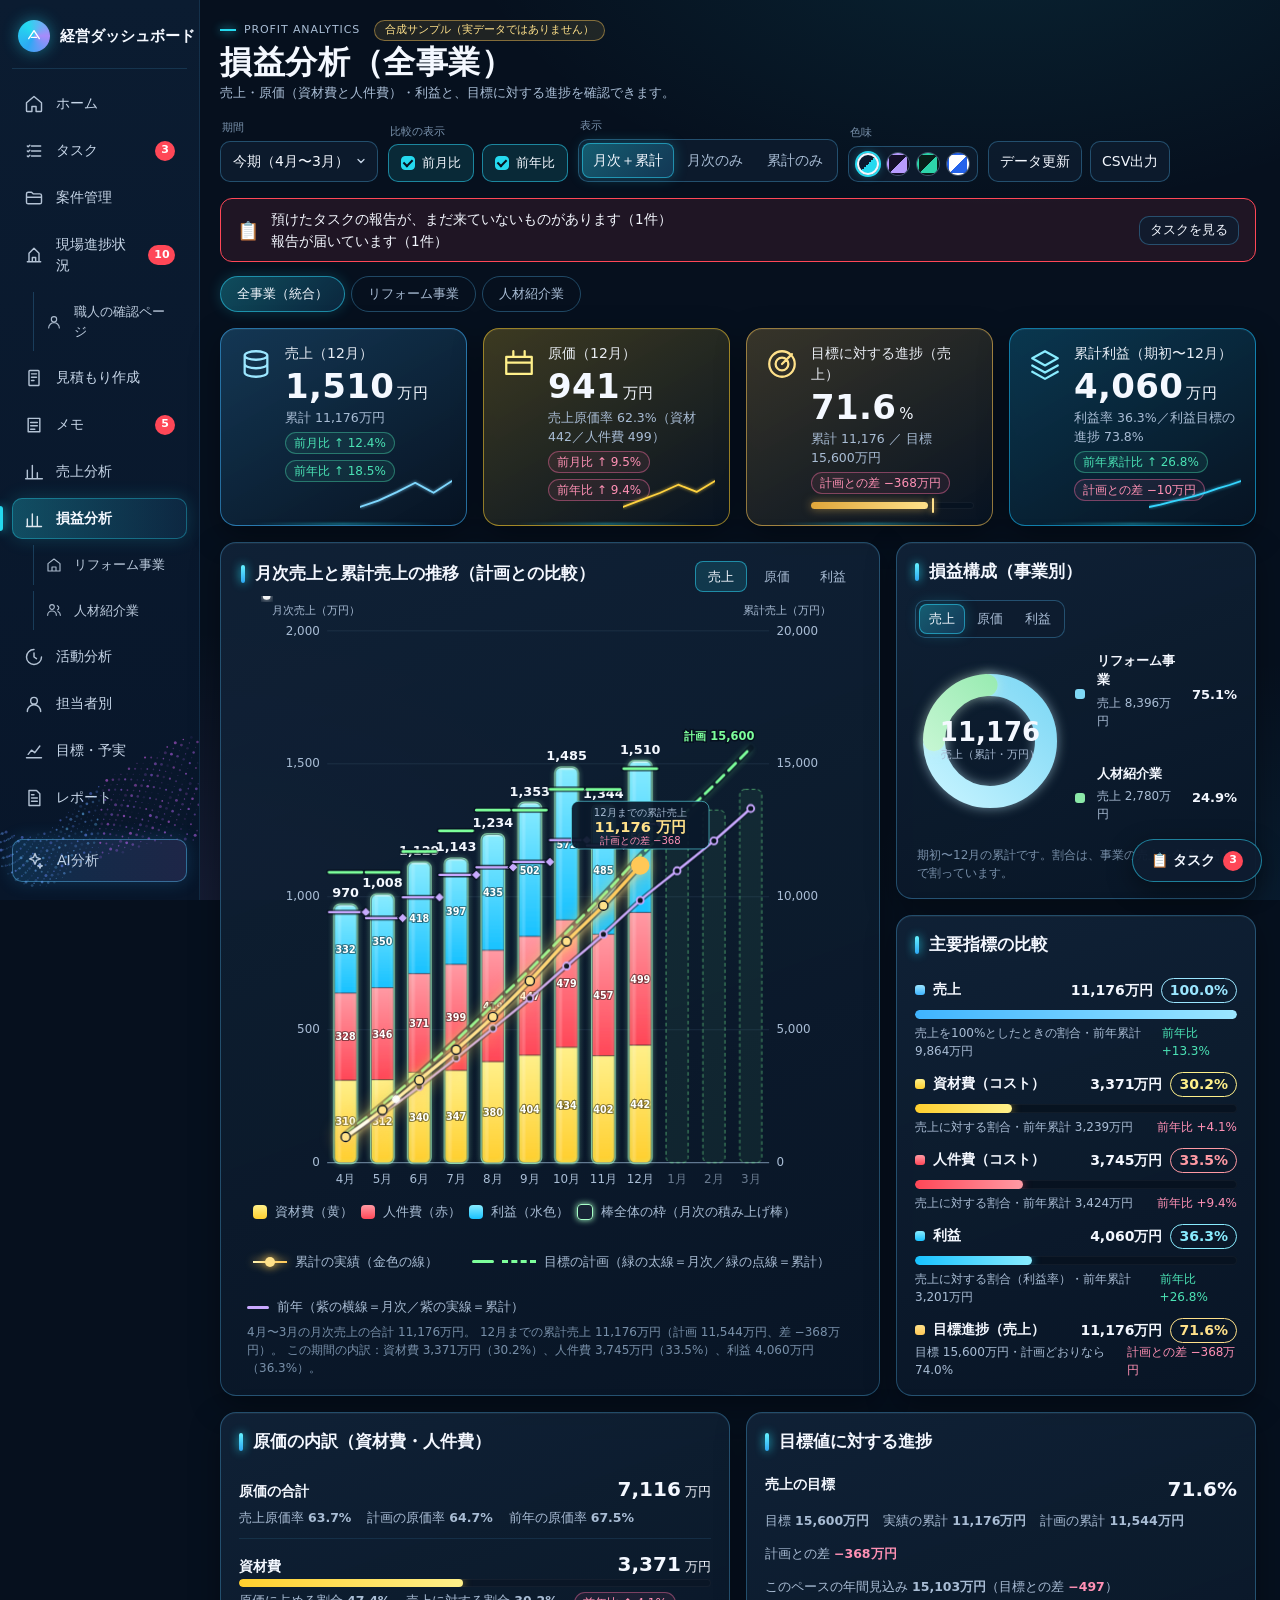
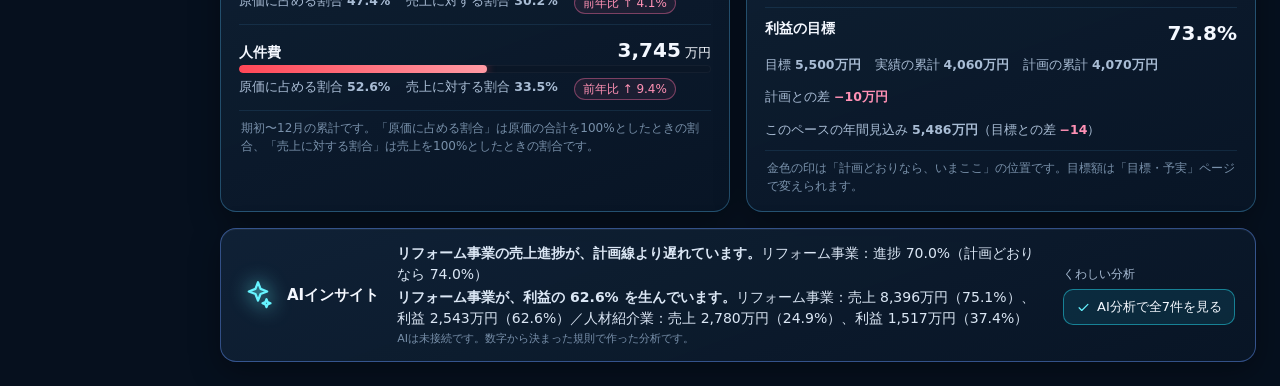
==== commit 3ac8e281: "経営ダッシュボード見本を更新（現場進捗・商談記録・担当者別・メモ・タスクなど。合成サンプル）" ====
--- a/index.html
+++ b/index.html
@@ -12,10 +12,12 @@
   <nav class="rail" aria-label="メニュー" id="rail"></nav>
   <main id="main" tabindex="-1">
     <header class="head" id="head"></header>
+    <div id="taskBanner"></div>
     <div id="err" hidden></div>
     <div id="page"></div>
   </main>
 </div>
+<div id="dock"></div>
 <noscript><p style="padding:24px">このページは JavaScript を使います。ブラウザの設定で JavaScript を有効にしてください。</p></noscript>
 <script type="module" src="app.js"></script>
 </body>
--- a/style.css
+++ b/style.css
@@ -1,16 +1,33 @@
 :root{
   --background:#06101e;--sidebar:#0a1a2e;--surface:#0e1d30;--surface-elevated:#12243a;
+  --accent-rgb:37,217,239;--line-rgb:82,177,232;--panel-rgb:14,29,48;--deep-rgb:7,18,32;--card-a-rgb:18,36,58;--card-b-rgb:9,22,38;
+  --rail-top:#0b1c31;--rail-bot:#08162a;--haze1:rgba(37,217,239,.10);--haze2:rgba(167,139,250,.12);--haze3:rgba(45,168,244,.08);
   --border:rgba(82,177,232,.35);--border-glow:rgba(45,212,245,.55);
-  --text-primary:#f4f8ff;--text-secondary:#a9bdd5;--text-muted:#7890aa;
+  --text-primary:#f4f8ff;--text-secondary:#a9bdd5;--text-muted:#7890aa;--ink-nav:#c7d6e8;--ink-soft:#dbe7f5;
   --cyan:#25d9ef;--cyan-light:#66f3ff;--blue:#2da8f4;--emerald:#2dd4bf;
-  --pink:#f26a9d;--pink-light:#ff91b5;--gold:#ffc857;--gold-light:#ffe18a;--violet:#a78bfa;
+  --pink:#f26a9d;--pink-light:#ff91b5;--gold:#ffc857;--gold-light:#ffe18a;--gold-text:#ffe18a;--violet:#a78bfa;
+  --up:#4be3b5;--up-rgb:75,227,181;--down:#ff91b5;--down-rgb:242,106,157;
+  --axis:#a9bdd5;--grid:rgba(120,160,200,.14);--zero:rgba(170,200,230,.55);--bubble-bg:rgba(10,24,42,.93);--label:#f4f8ff;--track:rgba(150,170,200,.14);--shadow-rgb:0,0,0;
   --radius-card:16px;--radius-control:10px;
   color-scheme:dark;
 }
+/* 色味（4種類）：ネイビー（既定）／バイオレット／フォレスト／ライト */
+:root[data-theme="violet"]{--background:#0d0a1f;--sidebar:#140f2b;--accent-rgb:183,155,255;--line-rgb:150,120,230;--panel-rgb:28,19,56;--deep-rgb:14,9,32;--card-a-rgb:40,27,78;--card-b-rgb:22,15,46;
+  --rail-top:#18113a;--rail-bot:#0e0a25;--haze1:rgba(183,155,255,.14);--haze2:rgba(242,106,157,.10);--haze3:rgba(139,123,255,.10);--border:rgba(150,120,230,.38);--border-glow:rgba(196,168,255,.6);
+  --cyan:#b79bff;--cyan-light:#d6c4ff;--blue:#8b7bff;--text-secondary:#bdb3dd;--text-muted:#8a80b0;--ink-nav:#d4cbf0;--ink-soft:#e6e0f7;--axis:#bdb3dd;--grid:rgba(160,140,220,.16);--zero:rgba(200,185,240,.55);--bubble-bg:rgba(20,14,44,.94)}
+:root[data-theme="forest"]{--background:#04130f;--sidebar:#071f19;--accent-rgb:45,212,170;--line-rgb:70,190,150;--panel-rgb:8,36,29;--deep-rgb:3,16,13;--card-a-rgb:12,50,41;--card-b-rgb:6,28,23;
+  --rail-top:#08261e;--rail-bot:#04120d;--haze1:rgba(45,212,170,.13);--haze2:rgba(255,200,87,.08);--haze3:rgba(120,230,120,.08);--border:rgba(70,190,150,.38);--border-glow:rgba(90,235,190,.55);
+  --cyan:#2dd4aa;--cyan-light:#7bf0cf;--blue:#34c0a0;--text-secondary:#a8c9bd;--text-muted:#76988b;--ink-nav:#c5e0d6;--ink-soft:#dcefe8;--axis:#a8c9bd;--grid:rgba(110,190,160,.16);--zero:rgba(170,225,205,.55);--bubble-bg:rgba(6,30,24,.94)}
+:root[data-theme="light"]{color-scheme:light;--background:#eef2f9;--sidebar:#ffffff;--accent-rgb:37,99,235;--line-rgb:100,130,185;--panel-rgb:255,255,255;--deep-rgb:222,229,242;--card-a-rgb:255,255,255;--card-b-rgb:244,248,255;
+  --rail-top:#ffffff;--rail-bot:#eaf0fa;--haze1:rgba(37,99,235,.07);--haze2:rgba(167,139,250,.07);--haze3:rgba(45,168,244,.05);--border:rgba(90,120,175,.35);--border-glow:rgba(37,99,235,.55);
+  --text-primary:#14233b;--text-secondary:#44566f;--text-muted:#6a7b93;--ink-nav:#34475f;--ink-soft:#22344d;
+  --cyan:#1f6feb;--cyan-light:#2563eb;--blue:#2563eb;--emerald:#0e9f84;--pink:#d6336c;--pink-light:#c2255c;--gold:#d99200;--gold-light:#b87800;--gold-text:#8a5a00;--violet:#6d4fd8;
+  --up:#0e8f63;--up-rgb:14,143,99;--down:#c2255c;--down-rgb:194,37,92;
+  --axis:#44566f;--grid:rgba(60,90,140,.15);--zero:rgba(40,70,120,.5);--bubble-bg:rgba(255,255,255,.96);--label:#14233b;--track:rgba(60,90,140,.14);--shadow-rgb:30,55,100}
 *{box-sizing:border-box}
 html,body{margin:0;height:100%}
 body{background:var(--background);color:var(--text-primary);font-family:"Hiragino Sans","Hiragino Kaku Gothic ProN","Noto Sans JP","Yu Gothic",system-ui,sans-serif;font-size:14px;line-height:1.5;
-  background-image:radial-gradient(900px 500px at 78% -10%,rgba(37,217,239,.10),transparent 60%),radial-gradient(800px 600px at 15% 110%,rgba(167,139,250,.12),transparent 60%),radial-gradient(700px 400px at 100% 100%,rgba(45,168,244,.08),transparent 60%);
+  background-image:radial-gradient(900px 500px at 78% -10%,var(--haze1),transparent 60%),radial-gradient(800px 600px at 15% 110%,var(--haze2),transparent 60%),radial-gradient(700px 400px at 100% 100%,var(--haze3),transparent 60%);
   background-attachment:fixed}
 a{color:inherit;text-decoration:none}
 .skip{position:absolute;left:8px;top:-80px;z-index:60;background:#fff;color:#06101e;padding:8px 14px;border:2px solid var(--cyan);border-radius:10px;font-weight:700}.skip:focus{top:8px}
@@ -18,17 +35,17 @@
 .app{display:grid;grid-template-columns:200px 1fr;min-height:100vh}
 
 /* サイドバー（業務画面の作法：今いる画面に印・名前の案内・スマホ幅は下の帯） */
-.rail{position:sticky;top:0;height:100vh;background:linear-gradient(180deg,#0b1c31,#08162a);border-right:1px solid rgba(82,177,232,.14);padding:18px 12px;display:flex;flex-direction:column;gap:6px;overflow:hidden}
-.brand{display:flex;align-items:center;gap:10px;padding:2px 6px 16px;margin-bottom:8px;border-bottom:1px solid rgba(82,177,232,.16);font-weight:700;font-size:15px;white-space:nowrap}
-.logo{flex:0 0 32px;height:32px;border-radius:50%;background:conic-gradient(from 210deg,#2da8f4,#25d9ef,#a78bfa,#2da8f4);box-shadow:0 0 16px rgba(37,217,239,.45);display:grid;place-items:center}
+.rail{position:sticky;top:0;height:100vh;background:linear-gradient(180deg,var(--rail-top),var(--rail-bot));border-right:1px solid rgba(var(--line-rgb),.14);padding:18px 12px;display:flex;flex-direction:column;gap:6px;overflow:hidden}
+.brand{display:flex;align-items:center;gap:10px;padding:2px 6px 16px;margin-bottom:8px;border-bottom:1px solid rgba(var(--line-rgb),.16);font-weight:700;font-size:15px;white-space:nowrap}
+.logo{flex:0 0 32px;height:32px;border-radius:50%;background:conic-gradient(from 210deg,#2da8f4,#25d9ef,#a78bfa,#2da8f4);box-shadow:0 0 16px rgba(var(--accent-rgb),.45);display:grid;place-items:center}
 .logo svg{width:16px;height:16px;stroke:#fff;fill:none;stroke-width:2;stroke-linecap:round;stroke-linejoin:round}
-.rail a.nav{position:relative;display:flex;align-items:center;gap:12px;padding:10px 12px;border-radius:10px;color:#c7d6e8;font-size:14px;transition:background .2s,color .2s}
+.rail a.nav{position:relative;display:flex;align-items:center;gap:12px;padding:10px 12px;border-radius:10px;color:var(--ink-nav);font-size:14px;transition:background .2s,color .2s}
 .rail a.nav svg{flex:0 0 20px;width:20px;height:20px;fill:none;stroke:currentColor;stroke-width:1.7;stroke-linecap:round;stroke-linejoin:round;opacity:.9}
-.rail a.nav:hover{background:rgba(82,177,232,.08);color:#fff}
-.rail a.nav[aria-current=page]{color:#fff;font-weight:700;background:linear-gradient(90deg,rgba(37,217,239,.28),rgba(45,168,244,.10));box-shadow:inset 0 0 0 1px rgba(37,217,239,.35),0 0 18px rgba(37,217,239,.18)}
+.rail a.nav:hover{background:rgba(var(--line-rgb),.08);color:var(--text-primary)}
+.rail a.nav[aria-current=page]{color:var(--text-primary);font-weight:700;background:linear-gradient(90deg,rgba(var(--accent-rgb),.28),rgba(45,168,244,.10));box-shadow:inset 0 0 0 1px rgba(var(--accent-rgb),.35),0 0 18px rgba(var(--accent-rgb),.18)}
 .rail a.nav[aria-current=page]::before{content:"";position:absolute;left:-12px;top:8px;bottom:8px;width:3px;border-radius:0 3px 3px 0;background:var(--cyan);box-shadow:0 0 10px var(--cyan)}
 .rail .sep{height:10px}
-.rail a.ai{margin-top:6px;border:1px solid rgba(82,177,232,.5);background:linear-gradient(90deg,rgba(45,168,244,.16),rgba(167,139,250,.14));box-shadow:0 0 18px rgba(45,168,244,.2)}
+.rail a.ai{margin-top:6px;border:1px solid rgba(var(--line-rgb),.5);background:linear-gradient(90deg,rgba(45,168,244,.16),rgba(167,139,250,.14));box-shadow:0 0 18px rgba(45,168,244,.2)}
 .rail canvas{position:absolute;left:0;bottom:0;width:100%;height:170px;pointer-events:none;opacity:.9}
 
 /* メイン */
@@ -40,22 +57,22 @@
 .sub{margin:0;color:var(--text-secondary);font-size:13px}
 .controls{display:flex;gap:10px;align-items:flex-end;flex-wrap:nowrap}
 .ctl label{display:block;font-size:11px;color:var(--text-muted);margin:0 0 4px 2px}
-.sel{appearance:none;background:rgba(14,29,48,.8) url("data:image/svg+xml,%3Csvg xmlns='http://www.w3.org/2000/svg' width='12' height='12' viewBox='0 0 24 24' fill='none' stroke='%23c7d6e8' stroke-width='2.5' stroke-linecap='round'%3E%3Cpath d='m6 9 6 6 6-6'/%3E%3C/svg%3E") no-repeat right 10px center;border:1px solid var(--border);color:var(--text-primary);border-radius:var(--radius-control);padding:9px 28px 9px 12px;font:inherit;min-width:118px;cursor:pointer}
-.seg{display:flex;border:1px solid var(--border);border-radius:var(--radius-control);background:rgba(14,29,48,.8);padding:3px;gap:2px}
+.sel{appearance:none;background:rgba(var(--panel-rgb),.8) url("data:image/svg+xml,%3Csvg xmlns='http://www.w3.org/2000/svg' width='12' height='12' viewBox='0 0 24 24' fill='none' stroke='%23c7d6e8' stroke-width='2.5' stroke-linecap='round'%3E%3Cpath d='m6 9 6 6 6-6'/%3E%3C/svg%3E") no-repeat right 10px center;border:1px solid var(--border);color:var(--text-primary);border-radius:var(--radius-control);padding:9px 28px 9px 12px;font:inherit;min-width:118px;cursor:pointer}
+.seg{display:flex;border:1px solid var(--border);border-radius:var(--radius-control);background:rgba(var(--panel-rgb),.8);padding:3px;gap:2px}
 .seg button{font:inherit;color:var(--text-secondary);background:transparent;border:0;border-radius:8px;padding:7px 11px;white-space:nowrap;cursor:pointer;transition:all .2s}
-.seg button[aria-pressed=true]{color:#fff;background:linear-gradient(135deg,rgba(37,217,239,.35),rgba(45,168,244,.2));box-shadow:inset 0 0 0 1px var(--border-glow),0 0 14px rgba(37,217,239,.25)}
+.seg button[aria-pressed=true]{color:var(--text-primary);background:linear-gradient(135deg,rgba(var(--accent-rgb),.35),rgba(45,168,244,.2));box-shadow:inset 0 0 0 1px var(--border-glow),0 0 14px rgba(var(--accent-rgb),.25)}
 .tools{display:flex;gap:8px}
-.btn{font:inherit;color:var(--text-primary);background:rgba(14,29,48,.8);border:1px solid var(--border);border-radius:var(--radius-control);padding:9px 11px;cursor:pointer;white-space:nowrap;transition:all .2s}
-.btn:hover{border-color:var(--border-glow);box-shadow:0 0 14px rgba(37,217,239,.2)}
-
-.banner{display:inline-block;background:rgba(255,200,87,.1);border:1px solid rgba(255,200,87,.45);color:var(--gold-light);border-radius:99px;padding:1px 10px;font-size:11px;letter-spacing:0;margin-left:6px}
+.btn{font:inherit;color:var(--text-primary);background:rgba(var(--panel-rgb),.8);border:1px solid var(--border);border-radius:var(--radius-control);padding:9px 11px;cursor:pointer;white-space:nowrap;transition:all .2s}
+.btn:hover{border-color:var(--border-glow);box-shadow:0 0 14px rgba(var(--accent-rgb),.2)}
+
+.banner{display:inline-block;background:rgba(255,200,87,.1);border:1px solid rgba(255,200,87,.45);color:var(--gold-text);border-radius:99px;padding:1px 10px;font-size:11px;letter-spacing:0;margin-left:6px}
 
 /* カード共通 */
-.card{position:relative;border-radius:var(--radius-card);border:1px solid var(--border);background:linear-gradient(160deg,rgba(18,36,58,.85),rgba(9,22,38,.9));box-shadow:0 10px 30px rgba(0,0,0,.35),inset 0 1px 0 rgba(255,255,255,.05);transition:transform .22s,border-color .22s,box-shadow .22s;overflow:hidden}
-.card:hover{transform:translateY(-2px);border-color:var(--border-glow);box-shadow:0 16px 38px rgba(0,0,0,.45),0 0 22px rgba(37,217,239,.12),inset 0 1px 0 rgba(255,255,255,.07)}
+.card{position:relative;border-radius:var(--radius-card);border:1px solid var(--border);background:linear-gradient(160deg,rgba(var(--card-a-rgb),.85),rgba(var(--card-b-rgb),.9));box-shadow:0 10px 30px rgba(var(--shadow-rgb),.35),inset 0 1px 0 rgba(255,255,255,.05);transition:transform .22s,border-color .22s,box-shadow .22s;overflow:hidden}
+.card:hover{transform:translateY(-2px);border-color:var(--border-glow);box-shadow:0 16px 38px rgba(var(--shadow-rgb),.45),0 0 22px rgba(var(--accent-rgb),.12),inset 0 1px 0 rgba(255,255,255,.07)}
 .kpis{display:grid;grid-template-columns:repeat(4,1fr);gap:16px}
 .kpi{height:122px;padding:14px 18px;display:grid;grid-template-columns:auto 1fr;grid-template-rows:auto 1fr;column-gap:12px}
-.kpi.t-cyan{background:linear-gradient(150deg,rgba(37,217,239,.20),rgba(10,50,60,.55));border-color:rgba(37,217,239,.5)}
+.kpi.t-cyan{background:linear-gradient(150deg,rgba(var(--accent-rgb),.20),rgba(10,50,60,.55));border-color:rgba(var(--accent-rgb),.5)}
 .kpi.t-blue{background:linear-gradient(150deg,rgba(45,168,244,.20),rgba(120,90,220,.22));border-color:rgba(100,150,250,.5)}
 .kpi.t-violet{background:linear-gradient(150deg,rgba(167,139,250,.22),rgba(40,40,100,.5));border-color:rgba(167,139,250,.5)}
 .kpi::after{content:"";position:absolute;left:12%;right:12%;bottom:0;height:2px;background:linear-gradient(90deg,transparent,var(--cyan),transparent);opacity:.55;filter:blur(1px)}
@@ -66,9 +83,9 @@
 .kpi .val{font-size:34px;font-weight:700;line-height:1.1;letter-spacing:.01em}
 .kpi .val small{font-size:15px;font-weight:500;margin-left:3px}
 .kpi .meta{font-size:13px;color:var(--text-secondary);display:flex;gap:10px;align-items:center;white-space:nowrap}
-.up{color:#4be3b5}.down{color:var(--pink-light)}
+.up{color:var(--up)}.down{color:var(--down)}
 .kpi .spark{position:absolute;right:14px;bottom:14px;width:92px;height:36px}
-.kpi .bar{height:6px;border-radius:99px;background:rgba(7,18,32,.8);flex:1;min-width:40px;overflow:hidden;box-shadow:inset 0 0 0 1px rgba(255,255,255,.04)}
+.kpi .bar{height:6px;border-radius:99px;background:rgba(var(--deep-rgb),.8);flex:1;min-width:40px;overflow:hidden;box-shadow:inset 0 0 0 1px rgba(255,255,255,.04)}
 .kpi .bar i{display:block;height:100%;border-radius:99px;background:linear-gradient(90deg,var(--blue),var(--cyan-light));box-shadow:0 0 10px var(--cyan)}
 .kpi .gauge{position:absolute;right:16px;top:50%;transform:translateY(-50%);width:52px;height:52px}
 .kpi .row{display:flex;align-items:baseline;gap:6px;flex-wrap:wrap}
@@ -86,8 +103,8 @@
 .sw i:first-child{background:linear-gradient(var(--cyan-light),var(--blue));border-radius:4px 0 0 4px}.sw i:last-child{background:linear-gradient(var(--pink-light),var(--pink));border-radius:0 4px 4px 0}
 .dot{display:inline-flex;align-items:center;width:34px;height:14px;position:relative}.dot::before{content:"";height:2px;width:100%;background:var(--gold);box-shadow:0 0 8px var(--gold)}.dot::after{content:"";position:absolute;left:12px;width:10px;height:10px;border-radius:50%;background:var(--gold-light);box-shadow:0 0 10px var(--gold)}
 .summary{font-size:12px;color:var(--text-muted);margin:4px 6px 6px}
-.tip{position:absolute;pointer-events:none;background:rgba(10,24,42,.92);border:1px solid var(--border-glow);border-radius:10px;padding:8px 12px;box-shadow:0 10px 26px rgba(0,0,0,.5),0 0 18px rgba(37,217,239,.18);backdrop-filter:blur(8px);font-size:13px;opacity:0;transform:translateY(4px);transition:opacity .16s,transform .16s;z-index:5;white-space:nowrap}
-.tip.on{opacity:1;transform:none}.tip b{display:block;font-size:12px;color:var(--text-secondary);font-weight:500}.tip strong{font-size:18px;color:var(--gold-light)}
+.tip{position:absolute;pointer-events:none;background:rgba(var(--panel-rgb),.92);border:1px solid var(--border-glow);border-radius:10px;padding:8px 12px;box-shadow:0 10px 26px rgba(0,0,0,.5),0 0 18px rgba(var(--accent-rgb),.18);backdrop-filter:blur(8px);font-size:13px;opacity:0;transform:translateY(4px);transition:opacity .16s,transform .16s;z-index:5;white-space:nowrap}
+.tip.on{opacity:1;transform:none}.tip b{display:block;font-size:12px;color:var(--text-secondary);font-weight:500}.tip strong{font-size:18px;color:var(--gold-text)}
 
 .compose{padding:16px 18px}
 .donutbox{display:grid;grid-template-columns:150px 1fr;gap:10px;align-items:center;margin-top:6px}
@@ -101,19 +118,19 @@
 .cmp .r{display:flex;justify-content:space-between;align-items:baseline;font-weight:700}
 .cmp .r span:last-child{font-size:14px}
 .cmp .track{height:8px;border-radius:99px;background:#0a1626;margin:7px 0 5px;overflow:hidden;box-shadow:inset 0 0 0 1px rgba(255,255,255,.04)}
-.cmp .track i{display:block;height:100%;border-radius:99px;background:linear-gradient(90deg,var(--blue),var(--cyan-light));box-shadow:0 0 10px rgba(37,217,239,.6);width:0;transition:width .9s ease-out}
+.cmp .track i{display:block;height:100%;border-radius:99px;background:linear-gradient(90deg,var(--blue),var(--cyan-light));box-shadow:0 0 10px rgba(var(--accent-rgb),.6);width:0;transition:width .9s ease-out}
 .cmp .f{display:flex;justify-content:space-between;font-size:12px;color:var(--text-secondary)}
 
 .insight{display:grid;grid-template-columns:auto 1fr auto;gap:18px;align-items:center;padding:14px 20px;border-color:rgba(100,150,250,.45)}
 .insight .aih{display:flex;align-items:center;gap:12px;font-weight:700;font-size:15px;white-space:nowrap}
 .insight .aih svg{width:34px;height:34px;filter:drop-shadow(0 0 10px #66f3ff)}
-.insight .txt p{margin:0;font-size:14px;color:#dbe7f5}.insight .txt p+p{margin-top:2px}
+.insight .txt p{margin:0;font-size:14px;color:var(--ink-soft)}.insight .txt p+p{margin-top:2px}
 .acts small{display:block;font-size:12px;color:var(--text-secondary);margin-bottom:6px}
 .acts .row{display:flex;gap:10px;flex-wrap:wrap}
-.chip{font:inherit;font-size:13px;color:#e8f6ff;background:rgba(37,217,239,.10);border:1px solid rgba(37,217,239,.5);border-radius:10px;padding:7px 12px;cursor:pointer;display:flex;gap:6px;align-items:center;transition:all .2s}
-.chip:hover{background:rgba(37,217,239,.2);box-shadow:0 0 14px rgba(37,217,239,.3)}
+.chip{font:inherit;font-size:13px;color:var(--text-primary);background:rgba(var(--accent-rgb),.10);border:1px solid rgba(var(--accent-rgb),.5);border-radius:10px;padding:7px 12px;cursor:pointer;display:flex;gap:6px;align-items:center;transition:all .2s}
+.chip:hover{background:rgba(var(--accent-rgb),.2);box-shadow:0 0 14px rgba(var(--accent-rgb),.3)}
 .chip svg{width:15px;height:15px;fill:none;stroke:var(--cyan-light);stroke-width:2;stroke-linecap:round;stroke-linejoin:round}
-.guide{background:rgba(242,106,157,.1);border:1px solid rgba(242,106,157,.5);border-left:4px solid var(--pink);border-radius:12px;padding:12px 16px}
+.guide{background:rgba(var(--down-rgb),.1);border:1px solid rgba(var(--down-rgb),.5);border-left:4px solid var(--pink);border-radius:12px;padding:12px 16px}
 .guide p{margin:4px 0}
 
 /* 動き */
@@ -149,27 +166,27 @@
 /* ===== ここから：複数ページ版の追加 ===== */
 .rail a.nav.sub{padding-left:34px;font-size:13px;opacity:.95}
 .rail a.nav.sub svg{width:16px;height:16px;flex-basis:16px}
-.rail a.nav.sub::after{content:"";position:absolute;left:21px;top:0;bottom:0;width:1px;background:rgba(82,177,232,.25)}
+.rail a.nav.sub::after{content:"";position:absolute;left:21px;top:0;bottom:0;width:1px;background:rgba(var(--line-rgb),.25)}
 .page-tabs{display:flex;gap:6px;flex-wrap:wrap;margin:-4px 0 0}
 .page-tabs a{padding:7px 16px;border-radius:99px;border:1px solid var(--border);color:var(--text-secondary);font-size:13px;transition:all .2s}
-.page-tabs a:hover{border-color:var(--border-glow);color:#fff}
-.page-tabs a[aria-current=page]{color:#fff;background:linear-gradient(135deg,rgba(37,217,239,.3),rgba(45,168,244,.15));border-color:var(--border-glow);box-shadow:0 0 14px rgba(37,217,239,.2)}
+.page-tabs a:hover{border-color:var(--border-glow);color:var(--text-primary)}
+.page-tabs a[aria-current=page]{color:var(--text-primary);background:linear-gradient(135deg,rgba(var(--accent-rgb),.3),rgba(45,168,244,.15));border-color:var(--border-glow);box-shadow:0 0 14px rgba(var(--accent-rgb),.2)}
 .chips{display:flex;gap:8px;align-items:flex-end}
-.chip-toggle{font:inherit;font-size:13px;color:var(--text-secondary);background:rgba(14,29,48,.8);border:1px solid var(--border);border-radius:var(--radius-control);padding:8px 12px;cursor:pointer;display:flex;align-items:center;gap:7px;white-space:nowrap;transition:all .2s}
+.chip-toggle{font:inherit;font-size:13px;color:var(--text-secondary);background:rgba(var(--panel-rgb),.8);border:1px solid var(--border);border-radius:var(--radius-control);padding:8px 12px;cursor:pointer;display:flex;align-items:center;gap:7px;white-space:nowrap;transition:all .2s}
 .chip-toggle .box{width:14px;height:14px;border-radius:4px;border:1.5px solid var(--text-muted);display:grid;place-items:center}
-.chip-toggle[aria-pressed=true]{color:#fff;border-color:var(--border-glow);background:rgba(37,217,239,.12)}
+.chip-toggle[aria-pressed=true]{color:var(--text-primary);border-color:var(--border-glow);background:rgba(var(--accent-rgb),.12)}
 .chip-toggle[aria-pressed=true] .box{background:var(--cyan);border-color:var(--cyan)}
 .chip-toggle[aria-pressed=true] .box::after{content:"";width:4px;height:7px;border:solid #06101e;border-width:0 2px 2px 0;transform:rotate(45deg) translate(-1px,-1px)}
 .tag{display:inline-flex;align-items:center;gap:4px;font-size:12px;padding:1px 8px;border-radius:99px;border:1px solid rgba(255,255,255,.12);white-space:nowrap}
-.tag.up{color:#4be3b5;border-color:rgba(75,227,181,.4);background:rgba(75,227,181,.08)}
-.tag.down{color:var(--pink-light);border-color:rgba(242,106,157,.45);background:rgba(242,106,157,.08)}
+.tag.up{color:var(--up);border-color:rgba(var(--up-rgb),.4);background:rgba(var(--up-rgb),.08)}
+.tag.down{color:var(--down);border-color:rgba(var(--down-rgb),.45);background:rgba(var(--down-rgb),.08)}
 .tag.flat{color:var(--text-secondary)}
 .tags{display:flex;gap:6px;flex-wrap:wrap;align-items:center}
 .kpis.k5{grid-template-columns:repeat(4,1fr)}
 .kpi{height:auto;min-height:132px;padding:14px 18px 16px;grid-template-rows:auto auto;row-gap:2px}
 .kpi .body{grid-column:2;display:flex;flex-direction:column;gap:4px;min-width:0}
 .kpi .sub{font-size:12.5px;color:var(--text-secondary);margin:0}
-.kpi .pbar{position:relative;height:7px;border-radius:99px;background:rgba(7,18,32,.85);margin-top:4px;box-shadow:inset 0 0 0 1px rgba(255,255,255,.05)}
+.kpi .pbar{position:relative;height:7px;border-radius:99px;background:rgba(var(--deep-rgb),.85);margin-top:4px;box-shadow:inset 0 0 0 1px rgba(255,255,255,.05)}
 .kpi .pbar i{position:absolute;left:0;top:0;bottom:0;border-radius:99px;background:linear-gradient(90deg,var(--blue),var(--cyan-light));box-shadow:0 0 10px var(--cyan)}
 .kpi .pbar b{position:absolute;top:-4px;bottom:-4px;width:2px;background:var(--gold-light);box-shadow:0 0 6px var(--gold);border-radius:2px}
 a.kpi-link{display:block;color:inherit}
@@ -181,32 +198,32 @@
 .ctl-row{display:flex;justify-content:space-between;align-items:center;gap:10px;flex-wrap:wrap;margin-bottom:4px}
 .metric-tabs{display:flex;gap:4px}
 .metric-tabs button{font:inherit;font-size:13px;color:var(--text-secondary);background:transparent;border:1px solid transparent;border-radius:8px;padding:5px 12px;cursor:pointer}
-.metric-tabs button[aria-pressed=true]{color:#fff;border-color:var(--border-glow);background:rgba(37,217,239,.14)}
+.metric-tabs button[aria-pressed=true]{color:var(--text-primary);border-color:var(--border-glow);background:rgba(var(--accent-rgb),.14)}
 table.tbl{width:100%;border-collapse:collapse;font-size:13.5px}
-.tbl th,.tbl td{padding:8px 10px;text-align:right;border-bottom:1px solid rgba(82,177,232,.14);white-space:nowrap}
+.tbl th,.tbl td{padding:8px 10px;text-align:right;border-bottom:1px solid rgba(var(--line-rgb),.14);white-space:nowrap}
 .tbl th:first-child,.tbl td:first-child{text-align:left}
-.tbl th{font-weight:600;color:var(--text-secondary);font-size:12.5px;background:rgba(10,26,46,.6);position:sticky;top:0}
-.tbl tr.total td{font-weight:700;border-top:1px solid var(--border);background:rgba(37,217,239,.05)}
+.tbl th{font-weight:600;color:var(--text-secondary);font-size:12.5px;background:rgba(var(--panel-rgb),.6);position:sticky;top:0}
+.tbl tr.total td{font-weight:700;border-top:1px solid var(--border);background:rgba(var(--accent-rgb),.05)}
 .tbl tr.future td{color:var(--text-muted)}
 .tbl button.sort{font:inherit;color:inherit;background:none;border:0;cursor:pointer;font-weight:600}
 .tbl button.sort[aria-pressed=true]{color:var(--cyan-light)}
 .tablewrap{overflow-x:auto;border-radius:10px}
-.up{color:#4be3b5}.down{color:var(--pink-light)}
+.up{color:var(--up)}.down{color:var(--down)}
 .bar-h{height:8px;border-radius:99px;background:#0a1626;overflow:hidden;box-shadow:inset 0 0 0 1px rgba(255,255,255,.04);min-width:60px}
-.bar-h i{display:block;height:100%;border-radius:99px;background:linear-gradient(90deg,var(--blue),var(--cyan-light));box-shadow:0 0 10px rgba(37,217,239,.5)}
+.bar-h i{display:block;height:100%;border-radius:99px;background:linear-gradient(90deg,var(--blue),var(--cyan-light));box-shadow:0 0 10px rgba(var(--accent-rgb),.5)}
 .bar-h.gold i{background:linear-gradient(90deg,#e0a63a,var(--gold-light));box-shadow:0 0 10px rgba(255,200,87,.5)}
-.bar-h.pink i{background:linear-gradient(90deg,#d94f86,var(--pink-light));box-shadow:0 0 10px rgba(242,106,157,.5)}
+.bar-h.pink i{background:linear-gradient(90deg,#d94f86,var(--pink-light));box-shadow:0 0 10px rgba(var(--down-rgb),.5)}
 .bar-h.violet i{background:linear-gradient(90deg,#7a5fe0,var(--violet))}
 .row-item{display:grid;grid-template-columns:110px 1fr auto;gap:12px;align-items:center;padding:7px 0}
 .row-item .nm{font-weight:600}
 .row-item .vl{font-weight:700;text-align:right;white-space:nowrap}
 .row-item .sub2{font-size:12px;color:var(--text-secondary)}
-.cost-item{padding:10px 0;border-bottom:1px solid rgba(82,177,232,.12)}
+.cost-item{padding:10px 0;border-bottom:1px solid rgba(var(--line-rgb),.12)}
 .cost-item:last-child{border-bottom:0}
 .cost-item .top{display:flex;justify-content:space-between;align-items:baseline;gap:8px;font-weight:700}
 .cost-item .top .amt{font-size:20px}
 .cost-item .meta{display:flex;gap:16px;flex-wrap:wrap;font-size:12.5px;color:var(--text-secondary);margin-top:5px}
-.goal-line{display:grid;grid-template-columns:1fr auto;gap:4px 16px;padding:10px 0;border-bottom:1px solid rgba(82,177,232,.12)}
+.goal-line{display:grid;grid-template-columns:1fr auto;gap:4px 16px;padding:10px 0;border-bottom:1px solid rgba(var(--line-rgb),.12)}
 .goal-line:last-child{border-bottom:0}
 .goal-line .big{font-size:20px;font-weight:700;text-align:right}
 .goal-line .lbl{font-weight:700}
@@ -220,26 +237,26 @@
 .note{font-size:12px;color:var(--text-muted);margin:8px 2px 0}
 .field{display:grid;gap:4px;font-size:13px}
 .field label{color:var(--text-secondary);font-size:12px}
-.field input{font:inherit;color:var(--text-primary);background:rgba(7,18,32,.85);border:1px solid var(--border);border-radius:var(--radius-control);padding:8px 10px;width:100%}
+.field input{font:inherit;color:var(--text-primary);background:rgba(var(--deep-rgb),.85);border:1px solid var(--border);border-radius:var(--radius-control);padding:8px 10px;width:100%}
 .field input[aria-invalid=true]{border-color:var(--pink)}
 .form-grid{display:grid;grid-template-columns:repeat(4,minmax(0,1fr));gap:12px;align-items:end}
 .msg{margin-top:8px;font-size:13px}
-.msg.err{color:var(--pink-light)}.msg.ok{color:#4be3b5}
-.finding{display:grid;grid-template-columns:auto 1fr;gap:12px;padding:12px 0;border-bottom:1px solid rgba(82,177,232,.12)}
+.msg.err{color:var(--down)}.msg.ok{color:var(--up)}
+.finding{display:grid;grid-template-columns:auto 1fr;gap:12px;padding:12px 0;border-bottom:1px solid rgba(var(--line-rgb),.12)}
 .finding:last-child{border-bottom:0}
 .finding .lv{align-self:start;font-size:12px;font-weight:700;padding:2px 10px;border-radius:99px;white-space:nowrap}
-.finding .lv.warn{color:var(--pink-light);background:rgba(242,106,157,.12);border:1px solid rgba(242,106,157,.5)}
-.finding .lv.good{color:#4be3b5;background:rgba(75,227,181,.1);border:1px solid rgba(75,227,181,.45)}
-.finding .lv.info{color:var(--cyan-light);background:rgba(37,217,239,.1);border:1px solid rgba(37,217,239,.45)}
+.finding .lv.warn{color:var(--down);background:rgba(var(--down-rgb),.12);border:1px solid rgba(var(--down-rgb),.5)}
+.finding .lv.good{color:var(--up);background:rgba(var(--up-rgb),.1);border:1px solid rgba(var(--up-rgb),.45)}
+.finding .lv.info{color:var(--cyan-light);background:rgba(var(--accent-rgb),.1);border:1px solid rgba(var(--accent-rgb),.45)}
 .finding h3{margin:0 0 2px;font-size:15px}
-.finding p{margin:0;font-size:13.5px;color:#dbe7f5}
+.finding p{margin:0;font-size:13.5px;color:var(--ink-soft)}
 .finding .act{margin-top:6px;font-size:13px;color:var(--cyan-light)}
 .biz-card{padding:16px 18px;display:grid;gap:8px}
 .biz-card h3{margin:0;font-size:16px}
 .biz-card .big{font-size:28px;font-weight:700}
 .quick{display:grid;grid-template-columns:repeat(4,minmax(0,1fr));gap:12px}
-.quick a{display:flex;gap:10px;align-items:center;padding:14px 16px;border:1px solid var(--border);border-radius:12px;background:rgba(14,29,48,.6);transition:all .2s}
-.quick a:hover{border-color:var(--border-glow);box-shadow:0 0 16px rgba(37,217,239,.18);transform:translateY(-1px)}
+.quick a{display:flex;gap:10px;align-items:center;padding:14px 16px;border:1px solid var(--border);border-radius:12px;background:rgba(var(--panel-rgb),.6);transition:all .2s}
+.quick a:hover{border-color:var(--border-glow);box-shadow:0 0 16px rgba(var(--accent-rgb),.18);transform:translateY(-1px)}
 .quick svg{width:20px;height:20px;stroke:var(--cyan-light);fill:none;stroke-width:1.7;stroke-linecap:round;stroke-linejoin:round}
 .report-sheet{padding:22px 26px}
 .report-sheet h2{margin:0 0 4px;font-size:22px}
@@ -260,3 +277,260 @@
 #page>.grid,#page>.grid2,#page>.kpis{margin:0}
 a.kpi-link{display:grid}
 a.card{color:inherit}
+
+/* ===== 色分け（意味ごとに固定：売上＝青、資材＝琥珀、人件費＝ピンク、利益＝ティール、目標＝金） ===== */
+:root{--c-sales:#3fb4ff;--c-sales2:#9be6ff;--c-mat:#ffcf2e;--c-mat2:#fff08a;--c-lab:#ff4757;--c-lab2:#ff9aa4;--c-prof:#18c2ff;--c-prof2:#89ecff;--c-goal:#ffc857;--c-goal2:#ffe18a;--c-plan:#7dff9b;--c-prev:#c9a8ff;--c-frame:#a8ffc8}
+:root[data-theme="light"]{--c-sales:#0b84d6;--c-sales2:#4db8ff;--c-mat:#d99a00;--c-mat2:#f2b822;--c-lab:#d62839;--c-lab2:#ef5a68;--c-prof:#0a8fcf;--c-prof2:#35b6f0;--c-goal:#d99200;--c-goal2:#f0b429;--c-plan:#1a9d4a;--c-prev:#7c4dff;--c-frame:#2fbf71}
+.kpi.t-sky{background:linear-gradient(150deg,rgba(63,180,255,.24),rgba(var(--card-b-rgb),.55));border-color:rgba(63,180,255,.55)}
+.kpi.t-amber{background:linear-gradient(150deg,rgba(255,207,46,.22),rgba(var(--card-b-rgb),.55));border-color:rgba(255,207,46,.55)}
+.kpi.t-gold{background:linear-gradient(150deg,rgba(255,200,87,.20),rgba(var(--card-b-rgb),.55));border-color:rgba(255,200,87,.55)}
+.kpi.t-teal{background:linear-gradient(150deg,rgba(24,194,255,.22),rgba(var(--card-b-rgb),.55));border-color:rgba(24,194,255,.55)}
+.kpi.t-sky .ic{color:var(--c-sales2)}.kpi.t-amber .ic{color:var(--c-mat2)}.kpi.t-gold .ic{color:var(--c-goal2)}.kpi.t-teal .ic{color:var(--c-prof2)}
+:root[data-theme="light"] .kpi.t-sky .ic,:root[data-theme="light"] .kpi.t-amber .ic,:root[data-theme="light"] .kpi.t-gold .ic,:root[data-theme="light"] .kpi.t-teal .ic{color:var(--text-primary)}
+.kpi.t-gold .pbar i{background:linear-gradient(90deg,#e0a63a,var(--c-goal2));box-shadow:0 0 10px rgba(255,200,87,.5)}
+.bar-h.sky i,.pbar.sky i{background:linear-gradient(90deg,var(--c-sales),var(--c-sales2));box-shadow:0 0 10px rgba(63,180,255,.55)}
+.bar-h.amber i{background:linear-gradient(90deg,var(--c-mat),var(--c-mat2));box-shadow:0 0 10px rgba(255,207,46,.5)}
+.bar-h.pink i{background:linear-gradient(90deg,var(--c-lab),var(--c-lab2));box-shadow:0 0 10px rgba(255,71,87,.55)}
+.bar-h.teal i{background:linear-gradient(90deg,var(--c-prof),var(--c-prof2));box-shadow:0 0 10px rgba(24,194,255,.5)}
+.bar-h.gold i,.pbar.gold i{background:linear-gradient(90deg,#e0a63a,var(--c-goal2));box-shadow:0 0 10px rgba(255,200,87,.5)}
+.bar-h.violet i{background:linear-gradient(90deg,#7a5fe0,var(--c-prev))}
+.cmp .track{height:9px;background:rgba(var(--deep-rgb),.9)}
+.cmp .track i.sky{background:linear-gradient(90deg,var(--c-sales),var(--c-sales2));box-shadow:0 0 10px rgba(63,180,255,.55)}
+.cmp .track i.amber{background:linear-gradient(90deg,var(--c-mat),var(--c-mat2));box-shadow:0 0 10px rgba(255,207,46,.5)}
+.cmp .track i.pink{background:linear-gradient(90deg,var(--c-lab),var(--c-lab2));box-shadow:0 0 10px rgba(255,71,87,.55)}
+.cmp .track i.teal{background:linear-gradient(90deg,var(--c-prof),var(--c-prof2));box-shadow:0 0 10px rgba(24,194,255,.5)}
+.cmp .r .nmc{display:flex;align-items:center;gap:8px}
+.cmp .r .sq{width:10px;height:10px;border-radius:3px;display:inline-block}
+.cmp .r .val{display:flex;align-items:baseline;gap:8px}
+.pc{font-size:12.5px;font-weight:700;padding:1px 8px;border-radius:99px;border:1px solid currentColor;white-space:nowrap}
+.pc.sky{color:var(--c-sales2)}.pc.amber{color:var(--c-mat2)}.pc.pink{color:var(--c-lab2)}.pc.teal{color:var(--c-prof2)}.pc.gold{color:var(--c-goal2)}
+:root[data-theme="light"] .pc.sky{color:var(--c-sales)}:root[data-theme="light"] .pc.amber{color:var(--c-mat)}:root[data-theme="light"] .pc.pink{color:var(--c-lab)}:root[data-theme="light"] .pc.teal{color:var(--c-prof)}:root[data-theme="light"] .pc.gold{color:var(--c-goal)}
+/* 凡例の見本 */
+.sq-sw{display:inline-block;width:14px;height:14px;border-radius:4px}
+.sq-sw.mat{background:linear-gradient(var(--c-mat2),var(--c-mat))}.sq-sw.lab{background:linear-gradient(var(--c-lab2),var(--c-lab))}.sq-sw.prof{background:linear-gradient(var(--c-prof2),var(--c-prof))}.sq-sw.sales{background:linear-gradient(var(--c-sales2),var(--c-sales))}
+.legend .dotted{border-top:3px dashed var(--c-plan)}
+.legend .dotted.v{border-top:3px solid var(--c-prev)}
+.legend .tick{display:inline-block;width:22px;height:0;border-top:3px solid var(--c-plan);border-radius:2px}
+.legend .tick.v{border-top-color:var(--c-prev)}
+.legend .dot::before{background:linear-gradient(90deg,#fff2b0,var(--gold))}
+:root[data-theme="light"] .legend .dot::before{background:var(--gold)}
+/* 累計の線のもや・動き */
+@keyframes breathe{0%,100%{opacity:.14}50%{opacity:.36}}
+@keyframes breathe2{0%,100%{opacity:.30}50%{opacity:.55}}
+.haze{animation:breathe 4s ease-in-out infinite}
+.haze2{animation:breathe2 3s ease-in-out infinite}
+@media (prefers-reduced-motion:reduce){.haze,.haze2{animation:none!important}}
+/* 色味の切り替え */
+.theme-switch{display:flex;gap:8px;align-items:center;padding:6px 8px;border:1px solid var(--border);border-radius:var(--radius-control);background:rgba(var(--panel-rgb),.8)}
+.theme-switch button{width:22px;height:22px;border-radius:50%;border:2px solid transparent;cursor:pointer;padding:0;box-shadow:0 0 0 1px rgba(128,150,180,.45)}
+.theme-switch button[aria-pressed=true]{border-color:var(--text-primary);box-shadow:0 0 0 2px var(--cyan),0 0 10px rgba(var(--accent-rgb),.5)}
+.theme-switch button[data-theme=navy]{background:linear-gradient(135deg,#0a1a2e 50%,#25d9ef 50%)}
+.theme-switch button[data-theme=violet]{background:linear-gradient(135deg,#140f2b 50%,#b79bff 50%)}
+.theme-switch button[data-theme=forest]{background:linear-gradient(135deg,#071f19 50%,#2dd4aa 50%)}
+.theme-switch button[data-theme=light]{background:linear-gradient(135deg,#ffffff 50%,#2563eb 50%)}
+:root[data-theme="light"] .rail canvas{opacity:.35}
+:root[data-theme="light"] .card{box-shadow:0 6px 22px rgba(var(--shadow-rgb),.12),inset 0 1px 0 rgba(255,255,255,.7)}
+:root[data-theme="light"] .logo svg{stroke:#fff}
+:root[data-theme="light"] .seg button[aria-pressed=true],:root[data-theme="light"] .page-tabs a[aria-current=page],:root[data-theme="light"] .metric-tabs button[aria-pressed=true]{color:#fff;background:var(--cyan)}
+:root[data-theme="light"] .rail a.nav[aria-current=page]{color:var(--cyan-light);background:rgba(37,99,235,.12);box-shadow:inset 0 0 0 1px rgba(37,99,235,.35)}
+:root[data-theme="light"] .tag.flat,:root[data-theme="light"] .tag{border-color:rgba(60,90,140,.3)}
+:root[data-theme="light"] .tip{box-shadow:0 8px 22px rgba(var(--shadow-rgb),.25)}
+
+@media (max-width:760px){.svgwrap{min-height:340px}.legend{gap:8px 14px;font-size:12px}}
+
+/* ===== 案件管理・現場進捗・見積 ===== */
+.pill{display:inline-block;font-size:12px;font-weight:700;padding:1px 9px;border-radius:99px;border:1px solid currentColor;white-space:nowrap}
+.pill.amber{color:var(--c-mat2)}.pill.sky{color:var(--c-sales2)}.pill.violet{color:var(--c-prev)}.pill.teal{color:var(--c-prof2)}.pill.green{color:var(--up)}.pill.gray{color:var(--text-muted)}.pill.none{color:var(--text-muted);border-style:dashed}
+:root[data-theme="light"] .pill.amber{color:var(--c-mat)}:root[data-theme="light"] .pill.sky{color:var(--c-sales)}:root[data-theme="light"] .pill.teal{color:var(--c-prof)}
+.stackbar{display:flex;height:18px;border-radius:99px;overflow:hidden;background:rgba(var(--deep-rgb),.9);box-shadow:inset 0 0 0 1px rgba(255,255,255,.05);margin:6px 0 10px}
+.stackbar i{display:block;height:100%;min-width:0}
+.st-amber{background:linear-gradient(var(--c-mat2),var(--c-mat))}.st-sky{background:linear-gradient(var(--c-sales2),var(--c-sales))}.st-violet{background:linear-gradient(#d9c8ff,#7a5fe0)}.st-teal{background:linear-gradient(var(--c-prof2),var(--c-prof))}.st-green{background:linear-gradient(#9af2c4,#1faa6b)}.st-gray{background:linear-gradient(#aab4c4,#6c7a90)}.st-none{background:#556}
+.stack-legend{display:flex;flex-wrap:wrap;gap:6px 18px;font-size:13px;color:var(--text-secondary)}
+.filter-bar{display:flex;flex-wrap:wrap;gap:10px;align-items:flex-end;margin-bottom:10px}
+.filter-bar .sel{min-width:120px}
+.cell-in,.cell-sel{font:inherit;color:var(--text-primary);background:rgba(var(--deep-rgb),.85);border:1px solid var(--border);border-radius:8px;padding:5px 8px;width:118px}
+.cell-in.wide{width:100%;min-width:180px}.cell-in.short{width:64px}.cell-sel{width:auto}
+.cell-in[aria-invalid=true]{border-color:var(--down)}
+.tbl.cases td{vertical-align:middle}.note-cell{max-width:160px;white-space:normal!important;text-align:left!important;color:var(--text-secondary);font-size:12.5px}
+.mini-link{color:var(--cyan-light);font-size:12.5px}.mini-link:hover{text-decoration:underline}
+.memo{margin:6px 0 0;padding-left:1.2em;display:grid;gap:8px;font-size:13.5px;color:var(--ink-soft)}
+details>summary{list-style:none}details>summary::-webkit-details-marker{display:none}
+details>summary::before{content:"＋";margin-right:8px;color:var(--cyan-light)}details[open]>summary::before{content:"−"}
+.btn.small{padding:4px 10px;font-size:12.5px}
+.sub2{margin:4px 0 8px;font-size:12.5px;color:var(--text-secondary)}
+.site-card{padding:16px 18px;display:grid;gap:10px;align-content:start}
+.stages{display:flex;gap:4px;list-style:none;margin:2px 0;padding:0;overflow-x:auto}
+.stages li{flex:1 0 auto;display:flex;align-items:center;gap:6px;padding:6px 10px;border-radius:99px;border:1px solid var(--border);font-size:12px;color:var(--text-muted);white-space:nowrap}
+.stages li .no{width:18px;height:18px;border-radius:50%;display:grid;place-items:center;font-size:11px;background:rgba(var(--line-rgb),.18)}
+.stages li.done{color:var(--c-prof2);border-color:rgba(24,194,255,.45)}.stages li.done .no{background:var(--c-prof);color:#06101e}
+.stages li.now{color:var(--text-primary);border-color:var(--c-goal);background:rgba(255,200,87,.14);font-weight:700}.stages li.now .no{background:var(--c-goal);color:#06101e}
+.stage-note{font-size:12.5px;color:var(--text-secondary);background:rgba(var(--deep-rgb),.5);border-radius:10px;padding:8px 10px}
+.pbar-wrap{display:grid;gap:6px}.r2{display:flex;justify-content:space-between;gap:12px;font-size:12.5px;color:var(--text-secondary);flex-wrap:wrap}
+.pbar-wrap .pbar{position:relative;height:9px;border-radius:99px;background:rgba(var(--deep-rgb),.9);box-shadow:inset 0 0 0 1px rgba(255,255,255,.05)}
+.pbar-wrap .pbar i{position:absolute;left:0;top:0;bottom:0;border-radius:99px;background:linear-gradient(90deg,#e0a63a,var(--c-goal2));box-shadow:0 0 10px rgba(255,200,87,.5)}
+.pbar-wrap .pbar b{position:absolute;top:-4px;bottom:-4px;width:2px;background:var(--text-primary);border-radius:2px}
+.gantt{overflow-x:auto;border:1px solid rgba(var(--line-rgb),.2);border-radius:12px;background:rgba(var(--deep-rgb),.35)}
+.g-inner{min-width:760px;padding:6px 0}
+.g-row{display:grid;grid-template-columns:230px 1fr;align-items:center;min-height:42px;border-bottom:1px solid rgba(var(--line-rgb),.1)}
+.g-row:last-child{border-bottom:0}.g-head{min-height:30px;font-size:12px;color:var(--text-secondary)}
+.g-label{padding:4px 12px;display:grid;gap:1px;font-size:13px}.g-label small{color:var(--text-muted);font-size:11.5px}
+.g-line{position:relative;height:100%;min-height:42px}
+.g-tick{position:absolute;top:6px;transform:translateX(-50%);font-size:11px;color:var(--text-muted)}
+.g-grid{position:absolute;top:0;bottom:0;width:1px;background:rgba(var(--line-rgb),.14)}
+.g-today{position:absolute;top:0;bottom:0;width:2px;background:var(--c-plan);box-shadow:0 0 8px var(--c-plan);z-index:2}
+.g-bar{position:absolute;top:9px;height:24px;border-radius:7px;border:2px solid;background:rgba(var(--deep-rgb),.7);overflow:hidden;z-index:1}
+.g-bar i{position:absolute;left:0;top:0;bottom:0;opacity:.85}
+.g-bar span{position:relative;z-index:1;font-size:11px;font-weight:700;padding-left:6px;line-height:20px;color:var(--text-primary);text-shadow:0 0 3px #000}
+.g-bar.ok{border-color:var(--c-prof)}.g-bar.ok i{background:linear-gradient(var(--c-prof2),var(--c-prof))}
+.g-bar.go{border-color:var(--c-sales)}.g-bar.go i{background:linear-gradient(var(--c-sales2),var(--c-sales))}
+.g-bar.warn{border-color:var(--c-mat)}.g-bar.warn i{background:linear-gradient(var(--c-mat2),var(--c-mat))}
+.g-bar.late{border-color:var(--c-lab)}.g-bar.late i{background:linear-gradient(var(--c-lab2),var(--c-lab))}
+.g-bar.wait{border-color:var(--text-muted)}.g-bar.wait i{background:rgba(150,160,180,.4)}
+.est-grid{grid-template-columns:minmax(0,1.15fr) minmax(0,1fr);align-items:start}
+.est-t td,.est-t th{padding:5px 6px}.num{text-align:right!important}
+.sum{display:grid;gap:4px;margin:12px 0 0;max-width:420px;margin-left:auto}.sum>div{display:flex;justify-content:space-between;gap:16px;padding:3px 0;border-bottom:1px dashed rgba(var(--line-rgb),.2)}
+.sum dt{color:var(--text-secondary)}.sum dd{margin:0;font-weight:700}.sum .grand{font-size:18px;border-bottom:2px solid var(--border-glow)}.sum .grand dd{color:var(--cyan-light)}
+.sum .internal dt,.sum .internal dd{color:var(--c-mat2)}
+.preview-card{position:sticky;top:12px}
+.paper{background:#fff;color:#1a2433;border-radius:6px;padding:26px 28px;box-shadow:0 8px 26px rgba(0,0,0,.35);font-size:13px}
+.paper h2{text-align:center;letter-spacing:.4em;margin:0 0 14px;font-size:22px;color:#14233b}
+.paper .to{font-size:16px;font-weight:700;border-bottom:1px solid #14233b;display:inline-block;padding:0 12px 2px 0;margin:0}.paper .meta{margin:8px 0;color:#44566f;line-height:1.7}
+.paper .total-box{display:flex;justify-content:space-between;align-items:baseline;border:2px solid #14233b;padding:8px 14px;margin:10px 0 14px}.paper .total-box b{font-size:22px}
+.paper-t th{background:#eaf0fa;color:#14233b;position:static}.paper-t td,.paper-t th{border-bottom:1px solid #c9d3e3;color:#1a2433;padding:5px 8px}.paper-t tr.sub td{background:#f6f8fc;font-weight:600}.paper-t tr.grand td{font-size:15px;background:#e6edf9}
+.paper .remark{margin:12px 0 4px;color:#44566f}.paper .issuer{margin:18px 0 0;text-align:right;color:#44566f}
+.toast{position:fixed;left:50%;bottom:90px;transform:translate(-50%,10px);background:rgba(var(--panel-rgb),.97);color:var(--text-primary);border:1px solid var(--border-glow);padding:9px 16px;border-radius:12px;opacity:0;pointer-events:none;transition:all .25s;z-index:80;box-shadow:0 8px 26px rgba(var(--shadow-rgb),.4)}
+.toast.on{opacity:1;transform:translate(-50%,0)}.toast[data-cls=err]{border-color:var(--down);color:var(--down)}
+@media (max-width:1200px){.est-grid{grid-template-columns:1fr}.preview-card{position:static}.g-row{grid-template-columns:150px 1fr}}
+@media (max-width:760px){.g-inner{min-width:640px}.g-row{grid-template-columns:120px 1fr}.cell-in{width:96px}.paper{padding:18px 14px}}
+@media print{
+  .est-grid{display:block}.est-grid>.card:first-child{display:none}.preview-card{box-shadow:none;border:0;padding:0;position:static;background:#fff}
+  .paper{box-shadow:none;border-radius:0;padding:0}.internal{display:none!important}.toast{display:none}
+}
+
+.tbl.cases td:nth-child(2),.tbl.cases td:nth-child(3),.tbl.cases td:nth-child(4),.tbl.cases td:nth-child(9),.tbl.cases td:nth-child(10),.tbl.cases td:nth-child(11),.tbl.cases th:nth-child(n+2):nth-child(-n+4),.tbl.cases th:nth-child(n+9){text-align:left}
+.paper-t td:nth-child(2),.paper-t th:nth-child(2){text-align:left!important}.paper-t td:first-child{text-align:center!important}
+
+.legend .frame-sw{display:inline-block;width:16px;height:16px;border:1.5px solid var(--c-frame);border-radius:4px;box-shadow:0 0 6px var(--c-frame);background:rgba(255,255,255,.06)}
+
+/* ===== 現場進捗（アラート・日報・職人の確認） ===== */
+.badge{margin-left:auto;min-width:20px;height:20px;padding:0 6px;border-radius:99px;background:var(--c-lab);color:#fff;font-size:11px;font-weight:700;display:inline-grid;place-items:center}
+.badge[hidden]{display:none}
+@media (max-width:1200px){.rail .badge{position:absolute;top:4px;right:6px;margin:0;min-width:16px;height:16px;font-size:10px}}
+.lvl{display:inline-block;font-size:11.5px;font-weight:700;padding:1px 9px;border-radius:99px;border:1px solid currentColor;white-space:nowrap}
+.lvl.hi{color:var(--c-lab2)}.lvl.mid{color:var(--c-mat2)}.lvl.lo{color:var(--c-sales2)}
+:root[data-theme="light"] .lvl.hi{color:var(--c-lab)}:root[data-theme="light"] .lvl.mid{color:var(--c-mat)}:root[data-theme="light"] .lvl.lo{color:var(--c-sales)}
+.alert-item{border:1px solid var(--border);border-left:4px solid var(--border);border-radius:12px;padding:10px 14px;margin:8px 0;background:rgba(var(--deep-rgb),.35)}
+.alert-item.hi{border-left-color:var(--c-lab)}.alert-item.mid{border-left-color:var(--c-mat)}.alert-item.lo{border-left-color:var(--c-sales)}
+.al-h{display:flex;gap:10px;align-items:center;flex-wrap:wrap}.al-h .kind{margin-left:auto;font-size:12px;color:var(--text-muted)}
+.alert-item p{margin:4px 0;font-size:13.5px;color:var(--ink-soft)}.al-a{font-size:13px;color:var(--cyan-light);margin-bottom:6px}
+.tbl.sites td.txt,td.txt{text-align:left!important;white-space:normal;min-width:150px}
+.now-grid{display:grid;grid-template-columns:repeat(4,minmax(0,1fr));gap:10px;margin:8px 0}
+.now-box{border:1px solid var(--border);border-radius:12px;padding:10px 12px;background:rgba(var(--deep-rgb),.35);display:grid;gap:2px}
+.now-box small{color:var(--text-muted);font-size:12px}.now-box b{font-size:15px}.now-box span{font-size:12.5px;color:var(--text-secondary)}
+.now-box.warn{border-color:var(--c-lab)}
+.h3{margin:16px 0 8px;font-size:14.5px;color:var(--cyan-light);font-weight:700}
+.checks{display:flex;gap:10px 18px;flex-wrap:wrap}.chk{display:flex;gap:6px;align-items:center;font-size:13.5px;padding:6px 12px;border:1px solid var(--border);border-radius:99px;cursor:pointer}
+.chip-ok,.chip-wait,.chip-bad{font-size:11.5px;font-weight:700;padding:0 8px;border-radius:99px;border:1px solid currentColor;white-space:nowrap}
+.chip-ok{color:var(--up)}.chip-wait{color:var(--c-mat2)}.chip-bad{color:var(--c-lab2)}
+:root[data-theme="light"] .chip-wait{color:var(--c-mat)}:root[data-theme="light"] .chip-bad{color:var(--c-lab)}
+.feed{display:grid;gap:10px}.rep{border:1px solid var(--border);border-radius:12px;padding:10px 14px;background:rgba(var(--deep-rgb),.3)}
+.rep-h{display:flex;gap:10px;align-items:center;flex-wrap:wrap;font-size:13px;color:var(--text-secondary)}.rep-h b{color:var(--text-primary)}
+.rep p{margin:6px 0;font-size:14px}.thumbs{display:flex;gap:8px;flex-wrap:wrap;margin:6px 0}.thumbs img{width:120px;height:90px;object-fit:cover;border-radius:8px;border:1px solid var(--border);background:rgba(var(--deep-rgb),.6)}
+.chg{margin-top:6px;padding:6px 10px;border-radius:8px;font-size:13px;border:1px solid currentColor;display:flex;gap:10px;align-items:center;flex-wrap:wrap}.chg.pend{color:var(--c-lab2)}.chg.ok{color:var(--up)}
+.req{border:1px solid var(--border-glow);border-radius:14px;padding:12px 16px;margin:10px 0;background:rgba(var(--accent-rgb),.06)}
+.req .big{font-size:24px;font-weight:700;margin:6px 0}.req-actions{display:flex;gap:10px;flex-wrap:wrap;align-items:center}
+.btn.ok{border-color:var(--up);color:var(--up)}.btn.bad{border-color:var(--c-lab2);color:var(--c-lab2)}
+.plain{margin:0;padding-left:1.2em;display:grid;gap:6px;font-size:14px}.links{display:grid;gap:6px;margin-top:8px;font-size:12.5px}.links code{word-break:break-all;color:var(--cyan-light)}
+@media (max-width:1200px){.now-grid{grid-template-columns:repeat(2,minmax(0,1fr))}}
+@media (max-width:760px){.now-grid{grid-template-columns:1fr}.req .big{font-size:20px}}
+
+/* ===== 現場ごとの収支 ===== */
+.now-grid.six{grid-template-columns:repeat(6,minmax(0,1fr))}
+.tbl.money td{vertical-align:middle;line-height:1.35}.tbl.money small,.tbl.money td small{color:var(--text-muted);font-size:11.5px}
+.tbl tr.sel td{background:rgba(var(--accent-rgb),.10)}
+.dvcell{min-width:150px;text-align:left!important}.dvcell>span:last-child{margin-left:8px;font-weight:700}
+.dv{display:inline-block;position:relative;width:96px;height:10px;border-radius:99px;background:rgba(var(--deep-rgb),.9);vertical-align:middle;box-shadow:inset 0 0 0 1px rgba(255,255,255,.05)}
+.dv b{position:absolute;left:50%;top:-2px;bottom:-2px;width:1px;background:var(--text-muted)}
+.dv i{position:absolute;top:0;bottom:0;border-radius:99px}.dv i.pos{background:linear-gradient(90deg,var(--c-prof),var(--c-prof2));box-shadow:0 0 8px rgba(24,194,255,.6)}.dv i.neg{background:linear-gradient(270deg,var(--c-lab),var(--c-lab2));box-shadow:0 0 8px rgba(255,71,87,.6)}
+.costbar{display:flex;width:110px;height:8px;border-radius:99px;overflow:hidden;margin:3px 0 0 auto;background:rgba(var(--deep-rgb),.9)}
+.costbar i{display:block;height:100%}.costbar .mat{background:var(--c-mat)}.costbar .lab{background:var(--c-lab)}.costbar .sub{background:var(--c-prev)}.costbar .oth{background:#8a97ad}
+.kind-grid{display:grid;grid-template-columns:repeat(2,minmax(0,1fr));gap:12px}.kind-card{border:1px solid var(--border);border-radius:12px;padding:12px 14px;display:grid;gap:6px;background:rgba(var(--deep-rgb),.3)}
+.kind-card .big{font-size:28px;font-weight:700}
+@media (max-width:1500px){.now-grid.six{grid-template-columns:repeat(3,minmax(0,1fr))}}
+@media (max-width:760px){.now-grid.six{grid-template-columns:1fr 1fr}.kind-grid{grid-template-columns:1fr}.dvcell{min-width:130px}}
+
+/* ===== メモ ===== */
+.memo-card{border:1px solid var(--border);border-left:4px solid var(--border);border-radius:12px;padding:10px 14px;background:rgba(var(--deep-rgb),.3)}
+.memo-card.lv-hi{border-left-color:var(--c-lab)}.memo-card.lv-mid{border-left-color:var(--c-mat)}.memo-card.done{opacity:.72;border-left-color:var(--up)}
+.memo-card p{margin:6px 0;font-size:14px}
+
+.linkbtn{font:inherit;color:var(--cyan-light);background:none;border:0;cursor:pointer;padding:0;text-align:left}.linkbtn:hover b{text-decoration:underline}
+.funnel-grid{display:grid;grid-template-columns:repeat(3,minmax(0,1fr));gap:12px}
+@media (max-width:1200px){.funnel-grid{grid-template-columns:1fr}}
+
+/* ===== 全案件のガントチャート ===== */
+.mg-inner{min-width:980px}
+.g-group{padding:8px 12px 2px;border-top:1px solid var(--border);display:flex;gap:8px;align-items:center;background:rgba(var(--accent-rgb),.04)}
+.g-row.mg{min-height:38px}.g-row.mg.picked{background:rgba(var(--accent-rgb),.10);box-shadow:inset 3px 0 0 var(--c-goal)}
+.g-btn{font:inherit;color:inherit;background:none;border:0;cursor:pointer;text-align:left;padding:4px 12px}.g-btn:hover b{text-decoration:underline}
+.g-btn small{color:var(--text-muted);font-size:11.5px}.dot-hi{color:var(--c-lab)}.dot-mid{color:var(--c-mat)}
+.g-bar.seg{top:11px;height:18px;border-width:1.5px;border-radius:5px}
+.g-bar.st-amber{border-color:var(--c-mat);border-style:dashed;background:rgba(255,207,46,.12)}.g-bar.st-sky{border-color:var(--c-sales)}
+.g-bar.st-violet{border-color:var(--c-prev)}.g-bar.st-teal{border-color:var(--c-prof);background:rgba(24,194,255,.14)}.g-bar.st-green{border-color:var(--up);background:rgba(var(--up-rgb),.14)}
+.g-bar.st-gray{border-color:var(--text-muted);background:rgba(150,160,180,.12)}.g-bar.lost{opacity:.55;text-decoration:line-through}.g-bar.st-none{border-color:var(--text-muted)}
+.g-bar[class*="st-"]{top:11px;height:18px}.g-bar[class*="st-"] span{line-height:15px;font-size:10.5px}
+.g-none{position:absolute;top:10px;transform:translateX(-50%);font-size:11px;color:var(--text-muted);border:1px dashed var(--text-muted);border-radius:99px;padding:0 8px;white-space:nowrap}
+.g-legend{display:flex;flex-wrap:wrap;gap:6px 16px;font-size:12px;color:var(--text-secondary);margin-top:8px}.g-legend span{display:flex;gap:6px;align-items:center}
+.lg{display:inline-block;width:20px;height:10px;border-radius:3px;border:2px solid}.lg.ok{border-color:var(--c-prof)}.lg.go{border-color:var(--c-sales)}.lg.warn{border-color:var(--c-mat)}.lg.late{border-color:var(--c-lab)}.lg.wait{border-color:var(--text-muted)}
+.lg.st-amber{border-color:var(--c-mat);border-style:dashed}.lg.st-teal{border-color:var(--c-prof)}.lg.st-green{border-color:var(--up)}.lg.st-gray{border-color:var(--text-muted)}
+.g-today-sw{display:inline-block;width:2px;height:12px;background:var(--c-plan);box-shadow:0 0 6px var(--c-plan)}
+.quick{border-color:var(--c-goal)}
+
+/* ===== ホームの事業カード・今日のチェック ===== */
+.today-strip{display:grid;grid-template-columns:repeat(4,minmax(0,1fr));gap:12px}
+.today{display:grid;gap:2px;padding:12px 16px;border:1px solid var(--border);border-radius:14px;background:rgba(var(--panel-rgb),.7);transition:all .2s}
+.today:hover{border-color:var(--border-glow);transform:translateY(-1px)}.today b{font-size:28px;line-height:1.1}.today span{font-size:13px}.today small{color:var(--text-muted);font-size:12px}
+.today.hot{border-color:var(--c-lab)}.today.hot b{color:var(--c-lab2)}.today.warn{border-color:var(--c-mat)}.today.warn b{color:var(--c-mat2)}
+.biz-home{padding:18px 20px;display:grid;gap:14px;align-content:start;border-top:3px solid var(--bz2);background:linear-gradient(160deg,rgba(var(--card-a-rgb),.9),rgba(var(--card-b-rgb),.92)),linear-gradient(180deg,color-mix(in srgb,var(--bz1) 10%,transparent),transparent 40%)}
+.bz-head{display:flex;gap:14px;align-items:center}.bz-head h3{margin:0;font-size:20px}.bz-tag{margin:2px 0 0;font-size:12.5px;color:var(--text-secondary)}.bz-spark{margin-left:auto;position:relative;width:96px;height:36px}.bz-spark .spark{position:static}
+.biz-logo{flex:0 0 auto;filter:drop-shadow(0 4px 10px rgba(0,0,0,.3))}
+.bz-main{display:flex;justify-content:space-between;gap:12px;align-items:flex-end;flex-wrap:wrap}.bz-main small{color:var(--text-muted);font-size:12px}
+.bz-main .big{font-size:36px;font-weight:700;line-height:1.1;color:var(--bz1)}.bz-main .big span{font-size:15px;margin-left:4px;color:var(--text-secondary);font-weight:500}
+:root[data-theme="light"] .bz-main .big{color:var(--bz2)}.bz-chips{display:flex;gap:6px;flex-wrap:wrap}
+.bz-prog{display:grid;gap:6px}.bz-prog .pbar{position:relative;height:9px;border-radius:99px;background:rgba(var(--deep-rgb),.9)}
+.bz-prog .pbar i{position:absolute;left:0;top:0;bottom:0;border-radius:99px;background:linear-gradient(90deg,#e0a63a,var(--c-goal2));box-shadow:0 0 10px rgba(255,200,87,.5)}.bz-prog .pbar b{position:absolute;top:-4px;bottom:-4px;width:2px;background:var(--text-primary);border-radius:2px}
+.bz-profit{display:grid;grid-template-columns:repeat(3,1fr);gap:8px}.bz-profit div,.bz-facts div{border:1px solid var(--border);border-radius:10px;padding:8px 10px;display:grid;gap:1px;background:rgba(var(--deep-rgb),.3)}
+.bz-profit small,.bz-facts small{color:var(--text-muted);font-size:11.5px}.bz-profit b{font-size:16px}.bz-facts{display:grid;grid-template-columns:repeat(4,1fr);gap:8px}.bz-facts b{font-size:15px}.bz-facts .warn{border-color:var(--c-lab)}
+.bz-links{display:flex;gap:8px;flex-wrap:wrap}
+@media (max-width:1200px){.today-strip{grid-template-columns:repeat(2,minmax(0,1fr))}}
+@media (max-width:760px){.bz-facts{grid-template-columns:repeat(2,1fr)}.bz-main .big{font-size:30px}.bz-spark{display:none}}
+
+.draft{border-color:var(--c-goal);margin-top:12px}.draft b{display:block;margin-top:8px}
+
+/* ===== タスク ===== */
+.task{border:1px solid var(--border);border-left:4px solid var(--border);border-radius:12px;padding:10px 14px;background:rgba(var(--deep-rgb),.3);display:grid;gap:6px}
+.task.new{border-left-color:var(--c-lab)}.task.late{border-left-color:var(--c-mat)}.task.reported{border-left-color:var(--up)}
+.tprog{display:flex;align-items:center;gap:10px}.tprog .bar-h{flex:1}.tprog label{display:flex;gap:10px;align-items:center;flex:1;font-size:12.5px;color:var(--text-secondary)}.tprog input[type=range]{flex:1;accent-color:var(--c-goal)}
+.task-banner{display:flex;gap:12px;align-items:center;padding:10px 16px;border:1px solid var(--c-mat);border-radius:12px;background:rgba(255,207,46,.10);font-size:13.5px;margin-bottom:2px}
+.task-banner.hot{border-color:var(--c-lab);background:rgba(255,71,87,.10)}.task-banner>div{flex:1;display:grid;gap:2px}.task-banner .ic{font-size:18px}
+#taskBanner:empty{display:none}
+.dock-btn{position:fixed;right:18px;bottom:18px;z-index:70;font:inherit;font-weight:700;color:var(--text-primary);background:rgba(var(--panel-rgb),.96);border:1px solid var(--border-glow);border-radius:99px;padding:10px 18px;cursor:pointer;box-shadow:0 8px 26px rgba(var(--shadow-rgb),.4);display:flex;gap:8px;align-items:center}
+.dock-btn:hover{box-shadow:0 0 18px rgba(var(--accent-rgb),.35)}.dock-btn .badge{position:static;margin:0}
+.dock-panel{position:fixed;right:18px;bottom:70px;z-index:71;width:min(420px,calc(100vw - 24px));max-height:min(78vh,720px);overflow:auto;background:rgba(var(--panel-rgb),.98);border:1px solid var(--border-glow);border-radius:16px;padding:14px;box-shadow:0 16px 46px rgba(var(--shadow-rgb),.5);display:grid;gap:8px;align-content:start}
+.dock-panel[hidden]{display:none}.dock-h{display:flex;justify-content:space-between;align-items:center}.dock-sum{display:flex;gap:12px;flex-wrap:wrap;font-size:13px;color:var(--text-secondary)}.dock-sum b{color:var(--text-primary)}
+.dock-panel h4{margin:6px 0 2px;font-size:13px;color:var(--cyan-light)}.dock-add summary{cursor:pointer;font-weight:700;margin-top:6px}.dock-panel .form-grid{grid-template-columns:1fr 1fr}
+@media (max-width:760px){.dock-btn{bottom:84px;right:12px}.dock-panel{bottom:136px;right:8px}}
+@media print{.dock-btn,.dock-panel,.task-banner{display:none!important}}
+@media (max-width:760px){
+  .btn{max-width:100%;white-space:normal;text-align:center}.h3,.ttl{overflow-wrap:anywhere}.tools{flex-wrap:wrap}.tags{flex-wrap:wrap}
+  .req-actions{flex-direction:column;align-items:stretch}.req-actions .cell-in{width:100%;min-width:0!important}.ctl-row{align-items:flex-start}
+  .stack-legend span{overflow-wrap:anywhere}.task-banner{flex-wrap:wrap}
+}
+.grid2>*,.grid>*,.grid3>*{min-width:0}.paper{overflow-x:auto}.stack-legend span{display:inline-flex;flex-wrap:wrap;gap:4px;align-items:center}
+
+/* ===== 案件管理の入口・商談記録 ===== */
+.case-top{padding:14px 18px;display:grid;gap:10px}.case-actions{display:flex;gap:10px;flex-wrap:wrap;align-items:center}
+.big-btn{font-size:15px;font-weight:700;padding:11px 18px;border-color:var(--border-glow);background:rgba(var(--accent-rgb),.10)}
+.inbox{display:grid;gap:8px;margin:8px 0}.inbox-item{display:flex;justify-content:space-between;gap:12px;align-items:center;flex-wrap:wrap;border:1px solid var(--border);border-radius:12px;padding:10px 14px;background:rgba(var(--deep-rgb),.3)}.inbox-item.done{opacity:.65}
+.voice-box{margin-top:8px;display:grid;gap:8px;border:1px dashed var(--border);border-radius:12px;padding:10px 12px}.voice-box .chk{border-radius:10px;font-size:12.5px;line-height:1.5}
+@media (max-width:760px){.fn{grid-template-columns:96px minmax(0,1fr) 96px!important}.fn>span{overflow-wrap:anywhere;font-size:12.5px}.fn .c{font-size:12px}}
